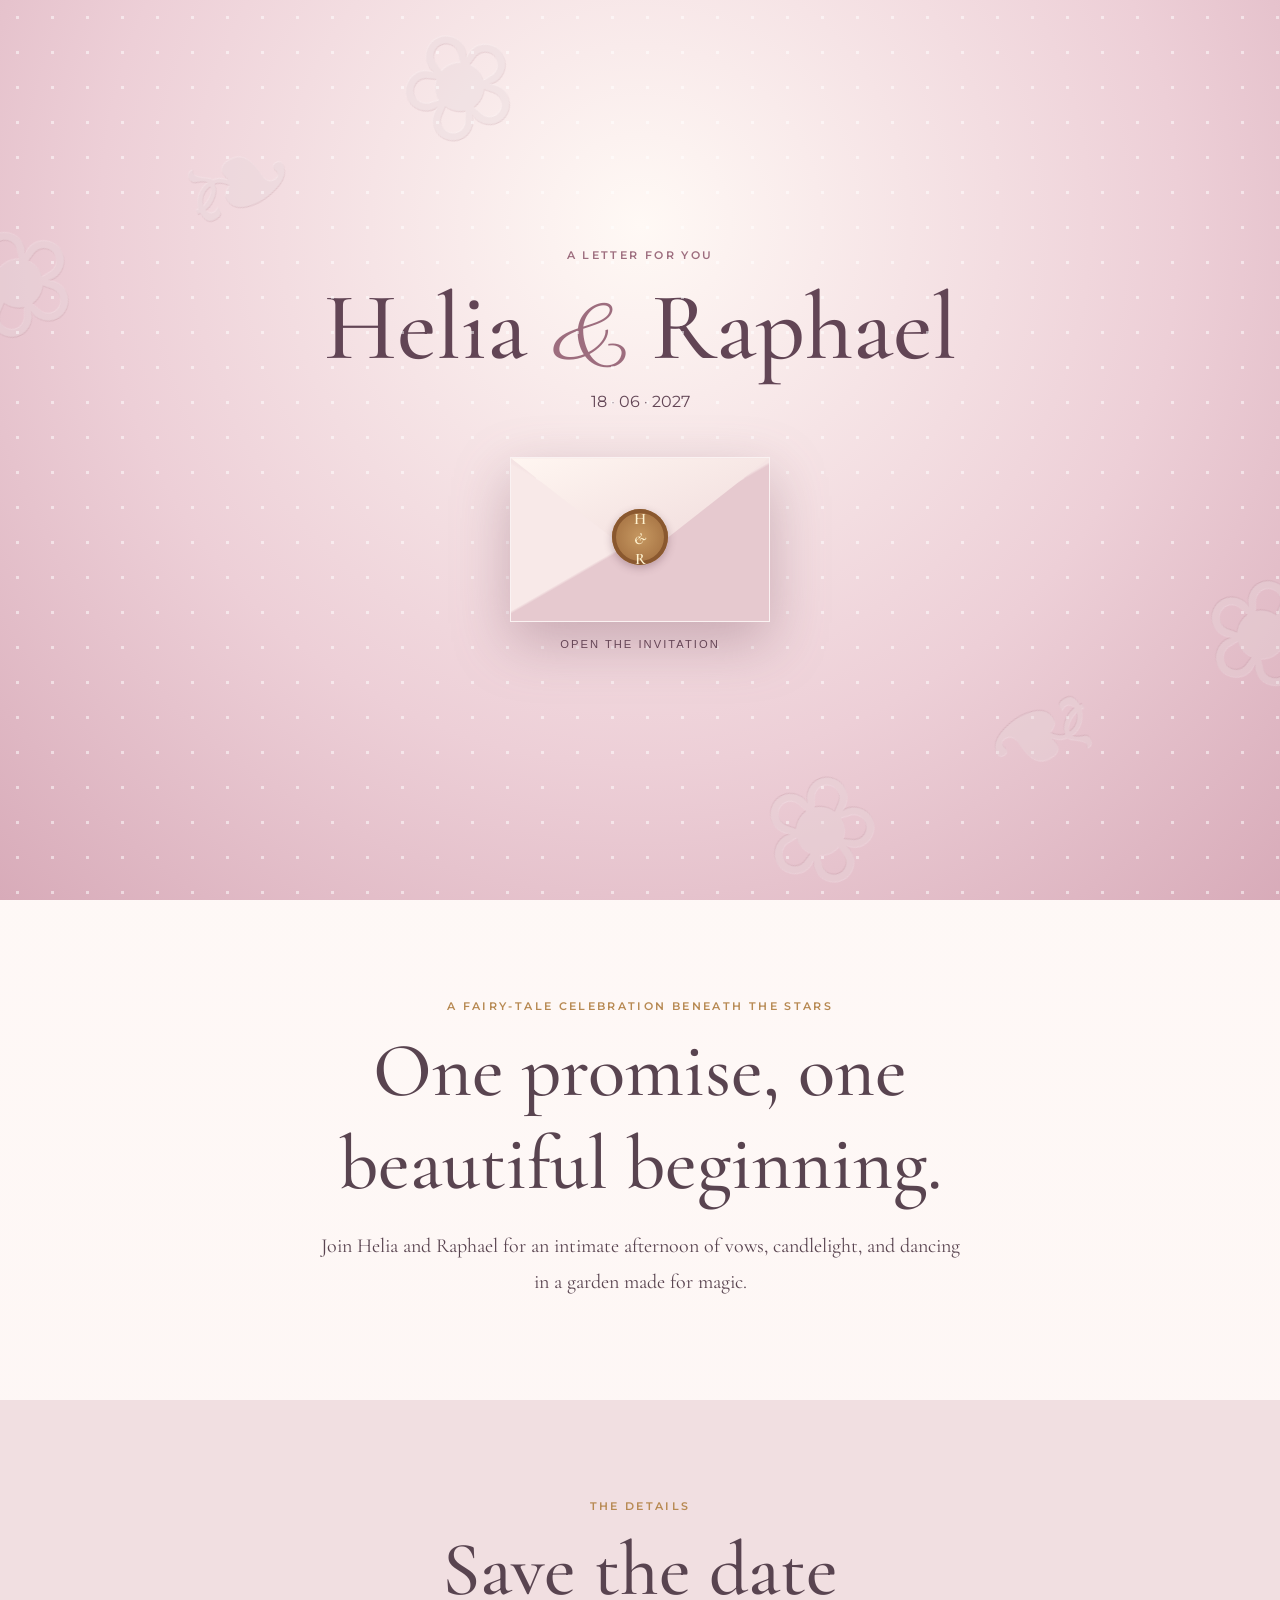
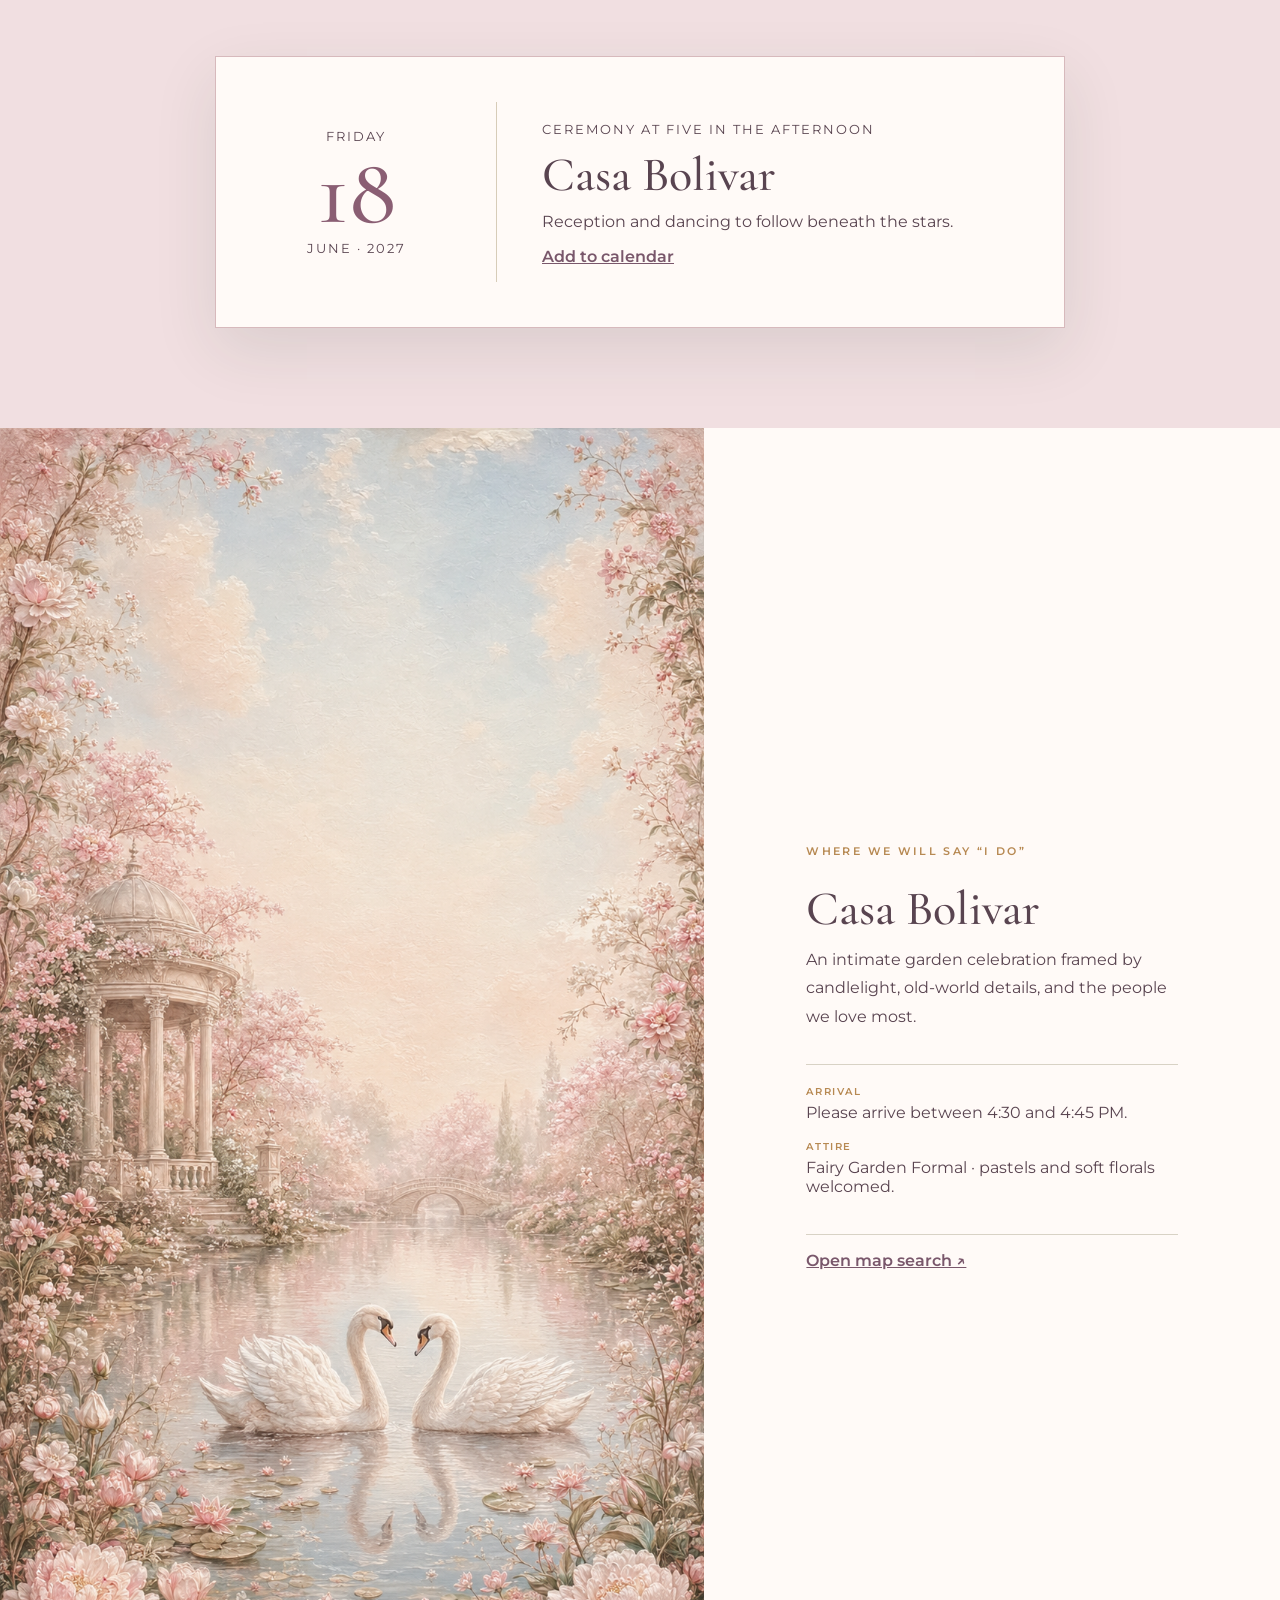
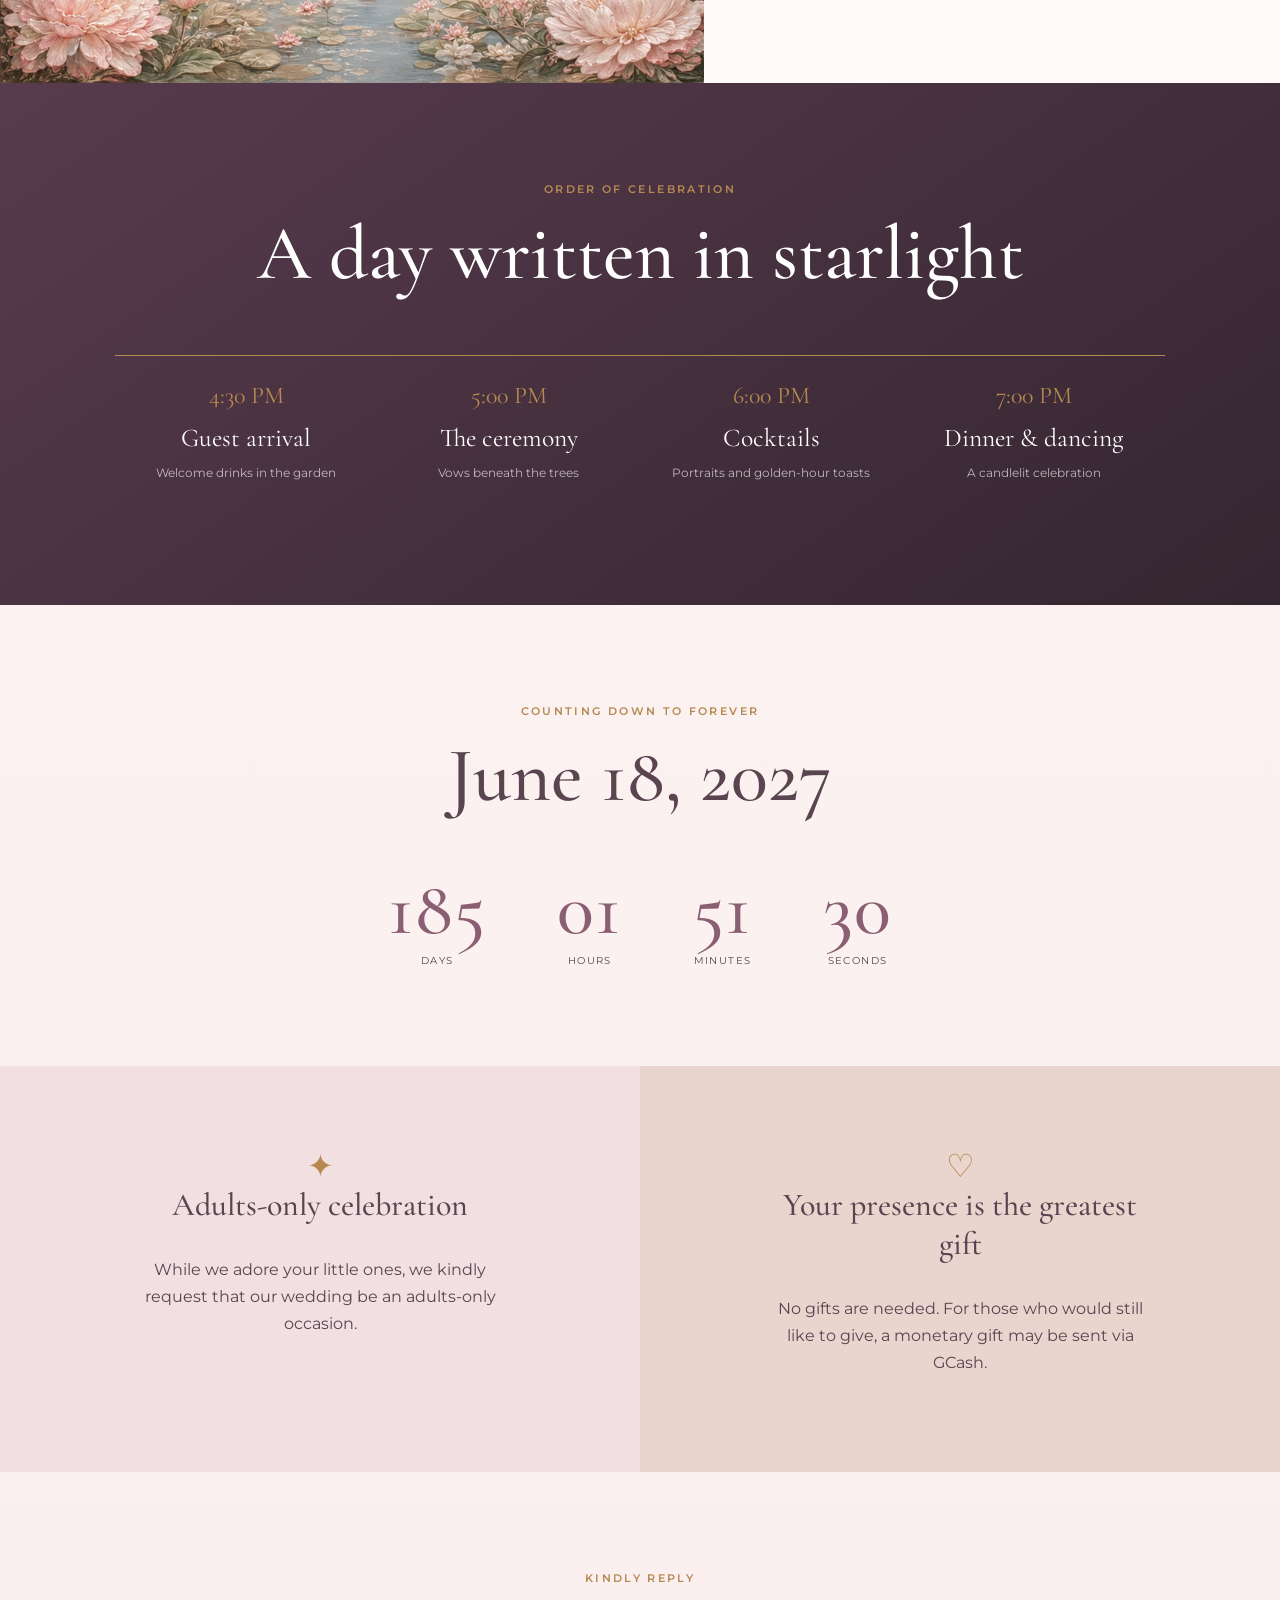
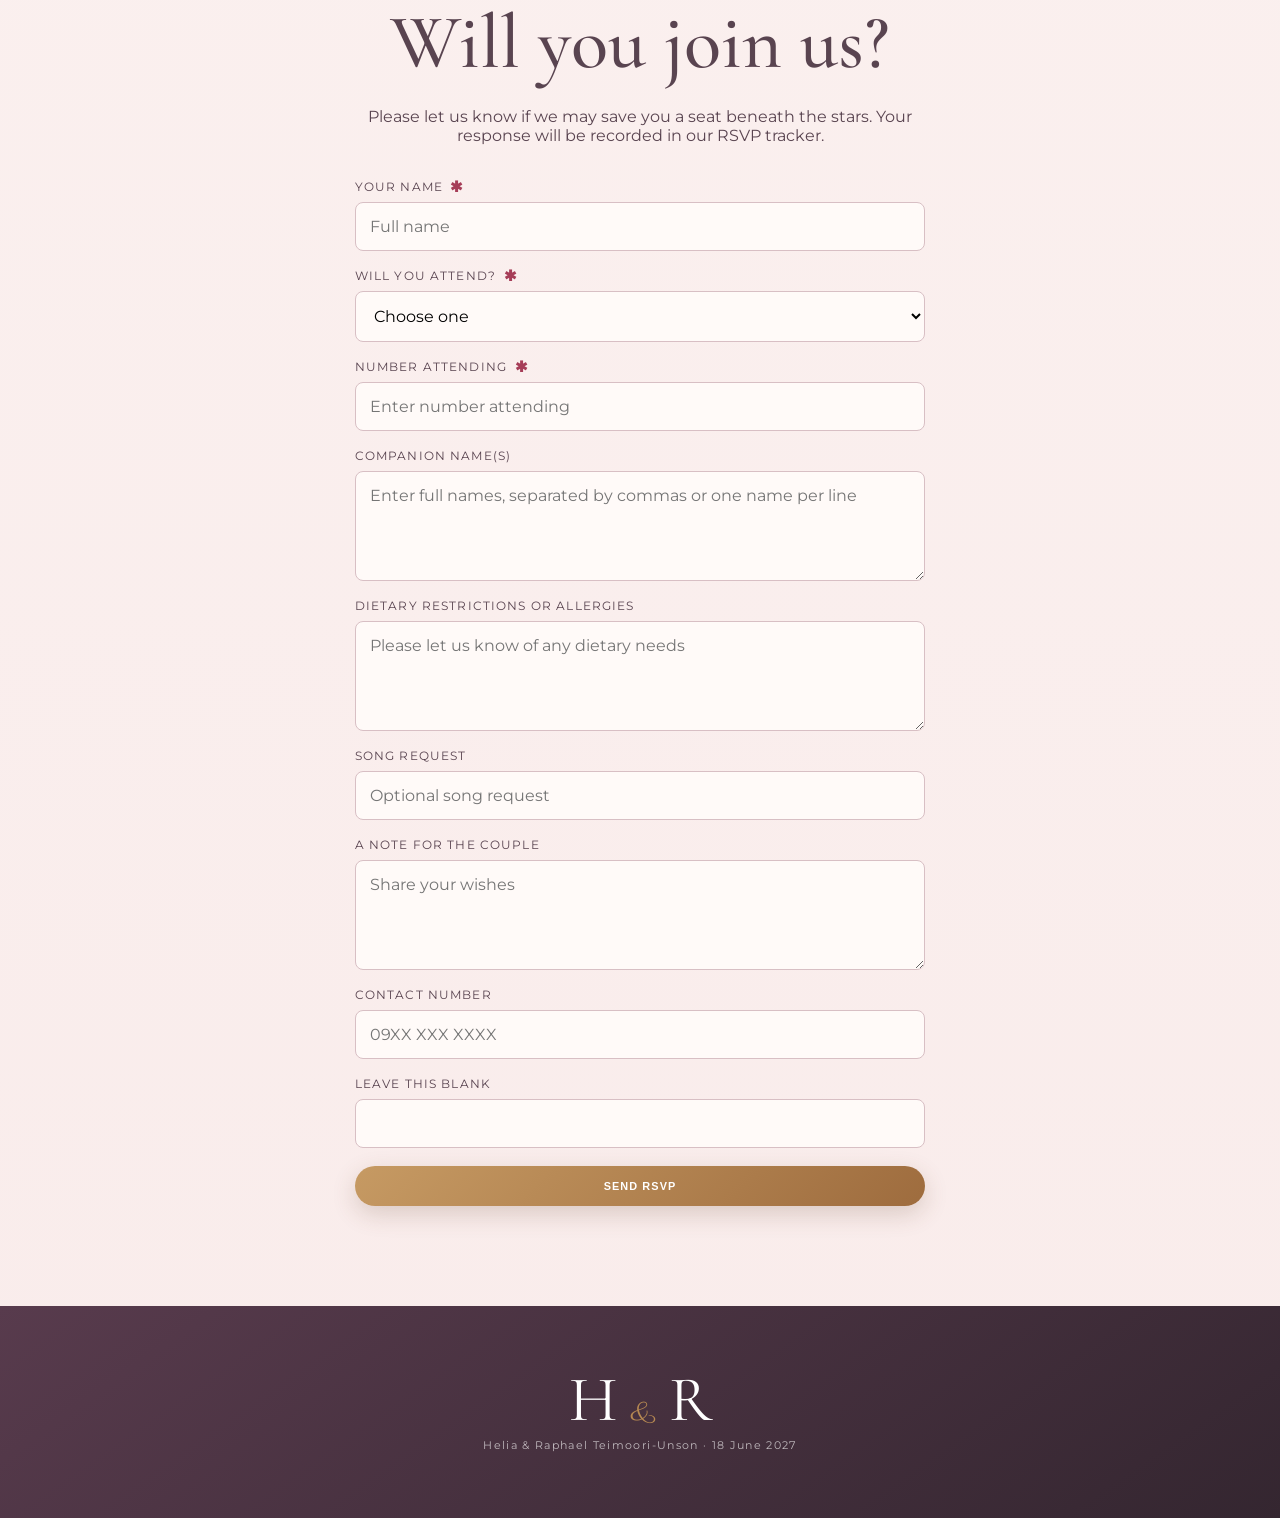
==== index.html @ fc1ddd9c "Update wedding date and name order" ====
<!doctype html>
<html lang="en">
<head>
  <meta charset="utf-8">
  <meta http-equiv="Cache-Control" content="no-cache, no-store, must-revalidate">
  <meta http-equiv="Pragma" content="no-cache">
  <meta http-equiv="Expires" content="0">
  <meta name="viewport" content="width=device-width,initial-scale=1">
  <meta name="theme-color" content="#ead2d8">
  <meta name="description" content="The wedding invitation of Helia and Raphael Teimoori-Unson at Casa Bolivar.">
  <title>Helia & Raphael | Wedding Invitation</title>
  <link rel="preconnect" href="https://fonts.googleapis.com">
  <link rel="preconnect" href="https://fonts.gstatic.com" crossorigin>
  <link href="https://fonts.googleapis.com/css2?family=Cormorant+Garamond:wght@400;500;600&family=Montserrat:wght@400;500;600&family=Parisienne&display=swap" rel="stylesheet">
  <link rel="stylesheet" href="style.css?v=required-marker-4">
  <link rel="stylesheet" href="swan-garden.css">
</head>
<body class="locked">
<audio id="music" loop preload="auto">
  <source src="assets/A%20Thousand%20Years%20-%20Brooklyn%20Duo.mp3?v=20260819" type="audio/mpeg">
</audio>
  <section class="gate" id="gate">
    <div class="stars"></div>
    <p class="eyebrow">A letter for you</p>
    <h1>Helia <i>&amp;</i> Raphael</h1>
    <p>18 · 06 · 2027</p>
    <button class="envelope" id="openInvitation" aria-label="Open the invitation">
      <span class="letter"><small>THE WEDDING OF</small><b>H &amp; R</b></span>
      <span class="flap"></span><span class="front"></span><span class="seal">H<i>&amp;</i>R</span>
    </button>
    <button class="open-copy" id="openCopy">Open the invitation</button>
  </section>

  <button class="music" id="musicButton" aria-label="Play background music">
    <span class="bars"><i></i><i></i><i></i></span>
    <span><small>Wedding song</small>A Thousand Years - Brooklyn Duo</span>
    <b>Play</b>
  </button>

  <main>
    <section class="hero">
      <div class="hero-photo">
        <img src="assets/swan-garden-hero.png" alt="Dreamlike swan garden with pink blossoms, a classical pavilion, and a bridge">
      </div>
      <div class="hero-copy">
        <p class="eyebrow">Together with their families</p>
        <p class="script">You are joyfully invited</p>
        <h2>Helia <i>&amp;</i> Raphael</h2>
        <div class="ornament">— ✦ —</div>
        <p class="date">Friday · June 18, 2027 · 5:00 PM</p>
        <p class="venue">Casa Bolivar · Five in the afternoon</p>
        <a class="button" href="#details">Discover the day ↓</a>
      </div>
    </section>

    <section class="intro" id="details">
      <p class="eyebrow">A fairy-tale celebration beneath the stars</p>
      <h2>One promise, one beautiful beginning.</h2>
      <p>Join Helia and Raphael for an intimate afternoon of vows, candlelight, and dancing in a garden made for magic.</p>
    </section>

    <section class="details">
      <div class="heading"><p class="eyebrow">The details</p><h2>Save the date</h2></div>
      <div class="detail-card">
        <div class="calendar"><small>Friday</small><strong>18</strong><small>June · 2027</small></div>
        <div class="rule"></div>
        <div>
          <small>Ceremony at five in the afternoon</small>
          <h3>Casa Bolivar</h3>
          <p>Reception and dancing to follow beneath the stars.</p>
          <a href="raphael-helia-wedding.ics?v=20270618" download>Add to calendar</a>
        </div>
      </div>
    </section>

    <section class="venue-section">
      <div class="venue-image"><img src="assets/swan-garden-hero.png" alt="Swan garden wedding illustration"></div>
      <div class="venue-text">
        <p class="eyebrow">Where we will say “I do”</p>
        <h2>Casa Bolivar</h2>
        <p>An intimate garden celebration framed by candlelight, old-world details, and the people we love most.</p>
        <dl><dt>Arrival</dt><dd>Please arrive between 4:30 and 4:45 PM.</dd><dt>Attire</dt><dd>Fairy Garden Formal · pastels and soft florals welcomed.</dd></dl>
        <a href="https://www.google.com/maps/search/?api=1&query=Casa+Bolivar" target="_blank" rel="noopener">Open map search ↗</a>
      </div>
    </section>

    <section class="schedule">
      <p class="eyebrow">Order of celebration</p><h2>A day written in starlight</h2>
      <div class="timeline">
        <article><time>4:30 PM</time><b>Guest arrival</b><span>Welcome drinks in the garden</span></article>
        <article><time>5:00 PM</time><b>The ceremony</b><span>Vows beneath the trees</span></article>
        <article><time>6:00 PM</time><b>Cocktails</b><span>Portraits and golden-hour toasts</span></article>
        <article><time>7:00 PM</time><b>Dinner & dancing</b><span>A candlelit celebration</span></article>
      </div>
    </section>

    <section class="countdown">
      <p class="eyebrow">Counting down to forever</p>
      <h2>June 18, 2027</h2>
      <div class="clock"><span><b id="days">000</b>Days</span><span><b id="hours">00</b>Hours</span><span><b id="minutes">00</b>Minutes</span><span><b id="seconds">00</b>Seconds</span></div>
    </section>

    <section class="notes">
      <article><span>✦</span><h3>Adults-only celebration</h3><p>While we adore your little ones, we kindly request that our wedding be an adults-only occasion.</p></article>
      <article><span>♡</span><h3>Your presence is the greatest gift</h3><p>No gifts are needed. For those who would still like to give, a monetary gift may be sent via GCash.</p></article>
    </section>

    <section class="rsvp" id="rsvp">
      <p class="eyebrow">Kindly reply</p><h2>Will you join us?</h2>
      <p>Please let us know if we may save you a seat beneath the stars. Your response will be recorded in our RSVP tracker.</p>
      <form id="rsvpForm" action="https://script.google.com/macros/s/AKfycbwgCZ_zdfrlF9Tqoxrg7HZexZ63CkMWnFwsAxIGjUgrduhOke0PBEX1CRPujUoC7DDNcw/exec" method="post" target="rsvpHiddenFrame">
        <label><span>Your name <b class="required-marker" aria-hidden="true">✱</b></span><input required name="name" placeholder="Full name"></label>
        <label><span>Will you attend? <b class="required-marker" aria-hidden="true">✱</b></span><select required name="attendance"><option value="">Choose one</option><option>Joyfully accepts</option><option>Regretfully declines</option></select></label>
        <label><span>Number attending <b class="required-marker" aria-hidden="true">✱</b></span><input required type="number" name="guestCount" min="0" step="1" inputmode="numeric" placeholder="Enter number attending"></label>
        <label>Companion name(s)<textarea name="companion" rows="3" placeholder="Enter full names, separated by commas or one name per line"></textarea></label>
        <label>Dietary restrictions or allergies<textarea name="dietary" placeholder="Please let us know of any dietary needs"></textarea></label>
        <label>Song request<input name="songRequest" placeholder="Optional song request"></label>
        <label>A note for the couple<textarea name="message" placeholder="Share your wishes"></textarea></label>
        <label>Contact number<input name="contactNumber" placeholder="09XX XXX XXXX"></label>
        <label class="honeypot">Leave this blank<input name="website" tabindex="-1" autocomplete="off"></label>
        <button class="button" type="submit">Send RSVP</button>
      </form>
      <iframe name="rsvpHiddenFrame" hidden title="RSVP submission"></iframe>
      <p class="success" id="success">Thank you—your RSVP has been sent.</p>
      <p class="success" id="rsvpError">RSVP tracker setup note: use the latest deployed Google Apps Script Web App URL ending in /exec.</p>
    </section>
  </main>
  <footer><span>H</span><i>&amp;</i><span>R</span><p>Helia & Raphael Teimoori-Unson · 18 June 2027</p></footer>
<script src="script.js?v=mp3-music-2"></script>
</body>
</html>
---- style.css ----
:root{--night:#14231d;--green:#385647;--sage:#8ba28f;--cream:#f8f3e8;--paper:#fffdf7;--gold:#bd9a62;--ink:#26352d}*{box-sizing:border-box}html{scroll-behavior:smooth}body{margin:0;background:var(--cream);color:var(--ink);font-family:Montserrat,sans-serif}.locked{overflow:hidden}.eyebrow{text-transform:uppercase;letter-spacing:.22em;font-size:.67rem;font-weight:600;color:var(--gold)}h1,h2,h3,p{margin-top:0}h2,h3{font-family:"Cormorant Garamond",serif;font-weight:500}.gate{position:fixed;z-index:20;inset:0;display:grid;place-content:center;text-align:center;padding:25px;background:radial-gradient(circle at 50% 25%,#395345 0,#172820 50%,#0c1612 100%);color:#fff;transition:opacity .9s,visibility .9s}.gate.open{opacity:0;visibility:hidden}.gate h1{font:500 clamp(2.8rem,9vw,6rem)/1 "Cormorant Garamond";margin:8px}.gate h1 i,.hero h2 i{font-family:Parisienne;font-weight:400;color:var(--gold)}.stars{position:absolute;inset:0;background-image:radial-gradient(#fff 1px,transparent 1px);background-size:49px 49px;opacity:.2}.envelope{position:relative;width:260px;height:165px;margin:30px auto 15px;border:0;background:#e7dbc3;cursor:pointer;filter:drop-shadow(0 18px 22px #050a0780)}.front{position:absolute;inset:0;background:linear-gradient(150deg,transparent 49%,#d8c8aa 50%),linear-gradient(210deg,transparent 49%,#eee4d2 50%);z-index:3}.flap{position:absolute;z-index:4;inset:0;clip-path:polygon(0 0,100% 0,50% 62%);background:#f2e8d8;transform-origin:top;transition:transform 1s}.letter{position:absolute;z-index:2;left:25px;right:25px;bottom:10px;height:135px;background:#fffdf7;color:var(--green);padding:25px;display:grid;gap:6px;transition:transform 1s}.letter b{font:500 2rem "Cormorant Garamond"}.seal{position:absolute;z-index:5;left:50%;top:48%;translate:-50% -50%;display:grid;place-items:center;width:56px;height:56px;border-radius:50%;background:#8c3940;color:#f1d7a2;font:600 1rem "Cormorant Garamond";box-shadow:inset 0 0 0 4px #6f2730}.gate.open .flap{transform:rotateX(180deg)}.gate.open .letter{transform:translateY(-75px)}.open-copy{position:relative;border:0;background:transparent;color:#fff;text-transform:uppercase;letter-spacing:.18em;font-size:.7rem;cursor:pointer}.music{position:fixed;z-index:10;right:18px;top:18px;border:1px solid #ffffff66;border-radius:999px;background:#172820df;color:#fff;padding:10px 14px;display:flex;align-items:center;gap:10px;box-shadow:0 8px 24px #0003}.music span:nth-child(2){display:grid;text-align:left;font-size:.75rem}.music small{opacity:.65;font-size:.55rem;text-transform:uppercase}.music b{font-size:.65rem}.bars{display:flex;align-items:end;height:18px;gap:2px}.bars i{display:block;width:2px;height:6px;background:var(--gold)}.music.playing .bars i{animation:pulse .65s infinite alternate}.music.playing .bars i:nth-child(2){animation-delay:.2s}.music.playing .bars i:nth-child(3){animation-delay:.4s}@keyframes pulse{to{height:17px}}.hero{min-height:100vh;display:grid;grid-template-columns:1fr 1fr;background:var(--night);color:#fff}.hero-photo{position:relative;overflow:hidden}.hero-photo img{width:100%;height:100%;object-fit:cover;object-position:center 38%;filter:saturate(.75) sepia(.1)}.hero-photo:after{content:"";position:absolute;inset:0;background:linear-gradient(90deg,transparent 60%,var(--night))}.hero-photo span{position:absolute;bottom:12px;left:16px;font-size:.6rem;letter-spacing:.1em;text-transform:uppercase;opacity:.65}.hero-copy{display:grid;place-content:center;text-align:center;padding:60px}.script{font:2rem Parisienne;color:#d7c19e;margin:15px}.hero h2{font-size:clamp(4rem,8vw,7rem);line-height:.8;margin:20px 0}.date{letter-spacing:.12em;font-size:.75rem}.venue{font:1.8rem "Cormorant Garamond"}.ornament{color:var(--gold);letter-spacing:.5em}.button{display:inline-block;border:0;border-radius:999px;padding:14px 24px;background:var(--gold);color:#fff;text-decoration:none;font-weight:600;text-transform:uppercase;letter-spacing:.1em;font-size:.68rem;cursor:pointer}.intro,.details,.schedule,.countdown,.rsvp{padding:100px max(7vw,24px);text-align:center}.intro{max-width:900px;margin:auto}.intro h2,.heading h2,.schedule h2,.countdown h2,.rsvp h2{font-size:clamp(2.7rem,6vw,5rem);margin:10px 0 18px}.intro>p:last-child{font:1.25rem/1.8 "Cormorant Garamond";max-width:650px;margin:auto}.details{background:#e6eadf}.detail-card{max-width:850px;margin:40px auto 0;padding:45px;display:grid;grid-template-columns:190px 1px 1fr;gap:45px;align-items:center;background:var(--paper);box-shadow:0 22px 60px #273c2e1c;text-align:left}.calendar{text-align:center;display:grid}.calendar strong{font:500 6rem/1 "Cormorant Garamond";color:var(--green)}.calendar small,.detail-card>div:last-child>small{text-transform:uppercase;letter-spacing:.15em}.rule{height:180px;background:#d7ccb8}.detail-card h3,.venue-text h2{font-size:3rem;margin:8px 0}.detail-card a,.venue-text a{color:var(--green);font-weight:600}.venue-section{display:grid;grid-template-columns:1.1fr .9fr;min-height:700px;background:var(--paper)}.venue-image{overflow:hidden}.venue-image img{width:100%;height:100%;object-fit:cover;object-position:center 32%}.venue-text{display:grid;align-content:center;padding:8vw}.venue-text>p{line-height:1.8}.venue-text dl{border-block:1px solid #d8d2c5;padding:20px 0}.venue-text dt{text-transform:uppercase;letter-spacing:.15em;font-size:.65rem;color:var(--gold);font-weight:600}.venue-text dd{margin:5px 0 18px}.schedule{background:var(--night);color:#fff}.timeline{max-width:1050px;margin:55px auto 0;display:grid;grid-template-columns:repeat(4,1fr)}.timeline article{padding:25px;border-top:1px solid var(--gold);display:grid;gap:12px}.timeline time{color:var(--gold);font:1.5rem "Cormorant Garamond"}.timeline b{font:1.6rem "Cormorant Garamond"}.timeline span{font-size:.75rem;opacity:.65}.clock{display:flex;justify-content:center;gap:clamp(18px,6vw,70px);margin-top:40px}.clock span{display:grid;text-transform:uppercase;letter-spacing:.15em;font-size:.6rem}.clock b{font:500 clamp(2.5rem,6vw,5rem) "Cormorant Garamond";color:var(--green)}.notes{display:grid;grid-template-columns:1fr 1fr}.notes article{padding:80px 10vw;text-align:center;background:#e6eadf}.notes article+article{background:#ddd1c1}.notes span{font-size:2rem;color:var(--gold)}.notes h3{font-size:2rem}.notes p{line-height:1.7}.rsvp{max-width:750px;margin:auto}.rsvp form{display:grid;gap:18px;text-align:left;margin-top:35px}.rsvp label{display:grid;gap:8px;font-size:.72rem;text-transform:uppercase;letter-spacing:.1em}.rsvp input,.rsvp select,.rsvp textarea{width:100%;padding:14px;border:1px solid #cfc8ba;background:#fff;border-radius:8px;font:1rem Montserrat}.rsvp textarea{min-height:110px}.success{display:none;margin-top:22px;color:var(--green);font-weight:600}.success.show{display:block}footer{text-align:center;background:var(--night);color:#fff;padding:55px}footer span{font:4rem "Cormorant Garamond"}footer i{font:2rem Parisienne;color:var(--gold);margin:0 12px}footer p{opacity:.65;font-size:.7rem;letter-spacing:.12em}@media(max-width:800px){.hero{grid-template-columns:1fr;min-height:auto}.hero-photo{height:55vh}.hero-photo:after{background:linear-gradient(0deg,var(--night),transparent 50%)}.hero-copy{padding:60px 22px 90px}.detail-card{grid-template-columns:1fr;text-align:center;padding:35px 22px}.rule{width:80%;height:1px;margin:auto}.venue-section{grid-template-columns:1fr}.venue-image{height:60vh}.venue-text{padding:70px 28px}.timeline{grid-template-columns:1fr 1fr}.notes{grid-template-columns:1fr}.clock{gap:14px}.music{top:auto;bottom:15px}.gate h1{font-size:3.3rem}}
.rsvp .required-marker{display:inline-block;margin-left:.22em;color:#a63d58;font-family:"Cormorant Garamond",Georgia,serif;font-size:.95rem;font-weight:600;line-height:0;vertical-align:-.04em}
---- swan-garden.css ----
:root{--night:#4b3444;--green:#79576b;--sage:#c8a7b5;--cream:#fff8f5;--paper:#fffdfb;--gold:#b78952;--ink:#594450}
body{background:linear-gradient(180deg,#fffaf8,#f9eceb);color:var(--ink)}
.gate{overflow:hidden;background:radial-gradient(circle at 50% 25%,#fff9f5 0,#edcfd7 58%,#d8abb9 100%);color:#624555}
.gate:before,.gate:after{content:"❀  ❧  ❀";position:absolute;color:#fff8;font:clamp(4rem,12vw,9rem) "Cormorant Garamond";letter-spacing:.3em;filter:drop-shadow(0 1px #ad7f8a);opacity:.48}
.gate:before{left:-5vw;top:10vh;rotate:-24deg}.gate:after{right:-5vw;bottom:8vh;rotate:156deg}
.stars{background-image:radial-gradient(#fff 1.5px,transparent 1.5px);background-size:35px 35px;opacity:.5}
.gate .eyebrow,.gate h1 i{color:#9d6d7e}.open-copy{color:#664657}
.envelope{background:#f5e4e4;filter:drop-shadow(0 20px 28px #74485955);border:1px solid #fff8}
.front{background:linear-gradient(150deg,transparent 49%,#e6c9cf 50%),linear-gradient(210deg,transparent 49%,#f8e9e8 50%)}
.flap{background:linear-gradient(160deg,#fff6f1,#e9cfd2);filter:drop-shadow(0 1px #cba1aa)}
.letter{background:#fffaf5;color:#785269}.seal{background:radial-gradient(circle,#c69861,#9a6538);color:#fff3d0;box-shadow:inset 0 0 0 4px #8a582f,0 3px 9px #5d394955}
.music{background:#704e62e8;border-color:#fff9}
.hero{position:relative;display:grid;grid-template-columns:1fr;min-height:100svh;background:#9d8292}
.hero-photo,.hero-copy{grid-area:1/1}.hero-photo{height:100svh}
.hero-photo img{filter:saturate(.9) brightness(.82);object-position:center center}
.hero-photo:after{background:linear-gradient(180deg,#5e40533d 0%,transparent 30%,#513645b8 100%)}
.hero-copy{position:relative;z-index:2;place-content:end center;padding:14vh 24px 9vh;text-shadow:0 2px 15px #3e253a80}
.hero h2{font-size:clamp(4rem,13vw,8.5rem);line-height:.75}.hero .script{color:#fff3ea;font-size:clamp(1.8rem,5vw,3.2rem)}
.hero .eyebrow,.hero .ornament{color:#f1d19c}.hero .date{font-size:.82rem}.hero .venue{font-size:clamp(1.5rem,4vw,2.3rem)}
.button{background:linear-gradient(135deg,#c69a63,#9e6c3e);box-shadow:0 8px 24px #65402933}
.details,.notes article{background:#f1dfe1}.notes article+article{background:#e9d4ce}
.detail-card{border:1px solid #d7b9bc;background:#fffaf7}.calendar strong,.clock b{color:#8a5e73}
.venue-section{background:#fffaf7}.venue-image img{object-position:center center}
.schedule,footer{background:linear-gradient(145deg,#583b4d,#342630)}
.rsvp input,.rsvp select,.rsvp textarea{border-color:#d8bfc4;background:#fffaf8}
@media(max-width:800px){.hero{min-height:100svh}.hero-photo{height:100svh}.hero-photo:after{background:linear-gradient(180deg,#56384b40,transparent 35%,#442c3dd9 100%)}.hero-copy{padding:12vh 20px 10vh}.hero h2{font-size:clamp(4rem,18vw,6rem)}.venue-image{height:75vh}.gate h1{font-size:3.3rem}}
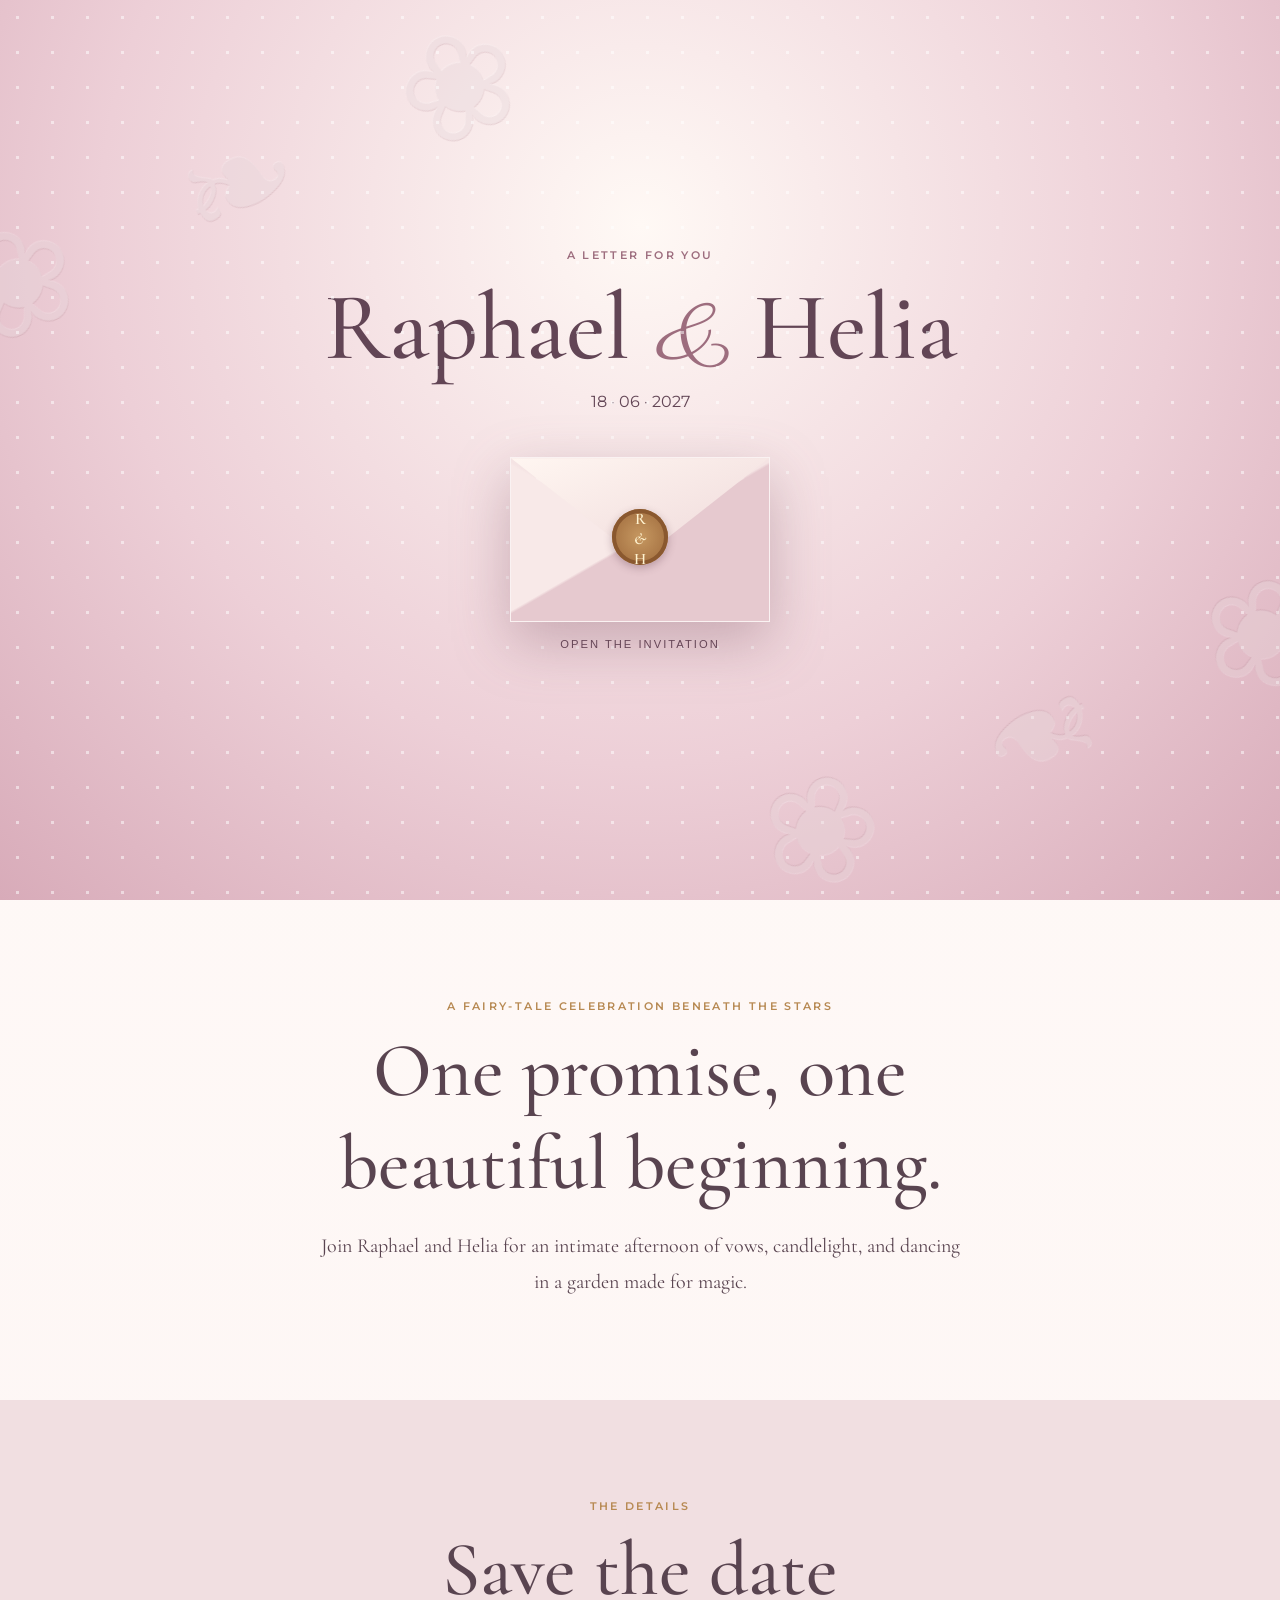
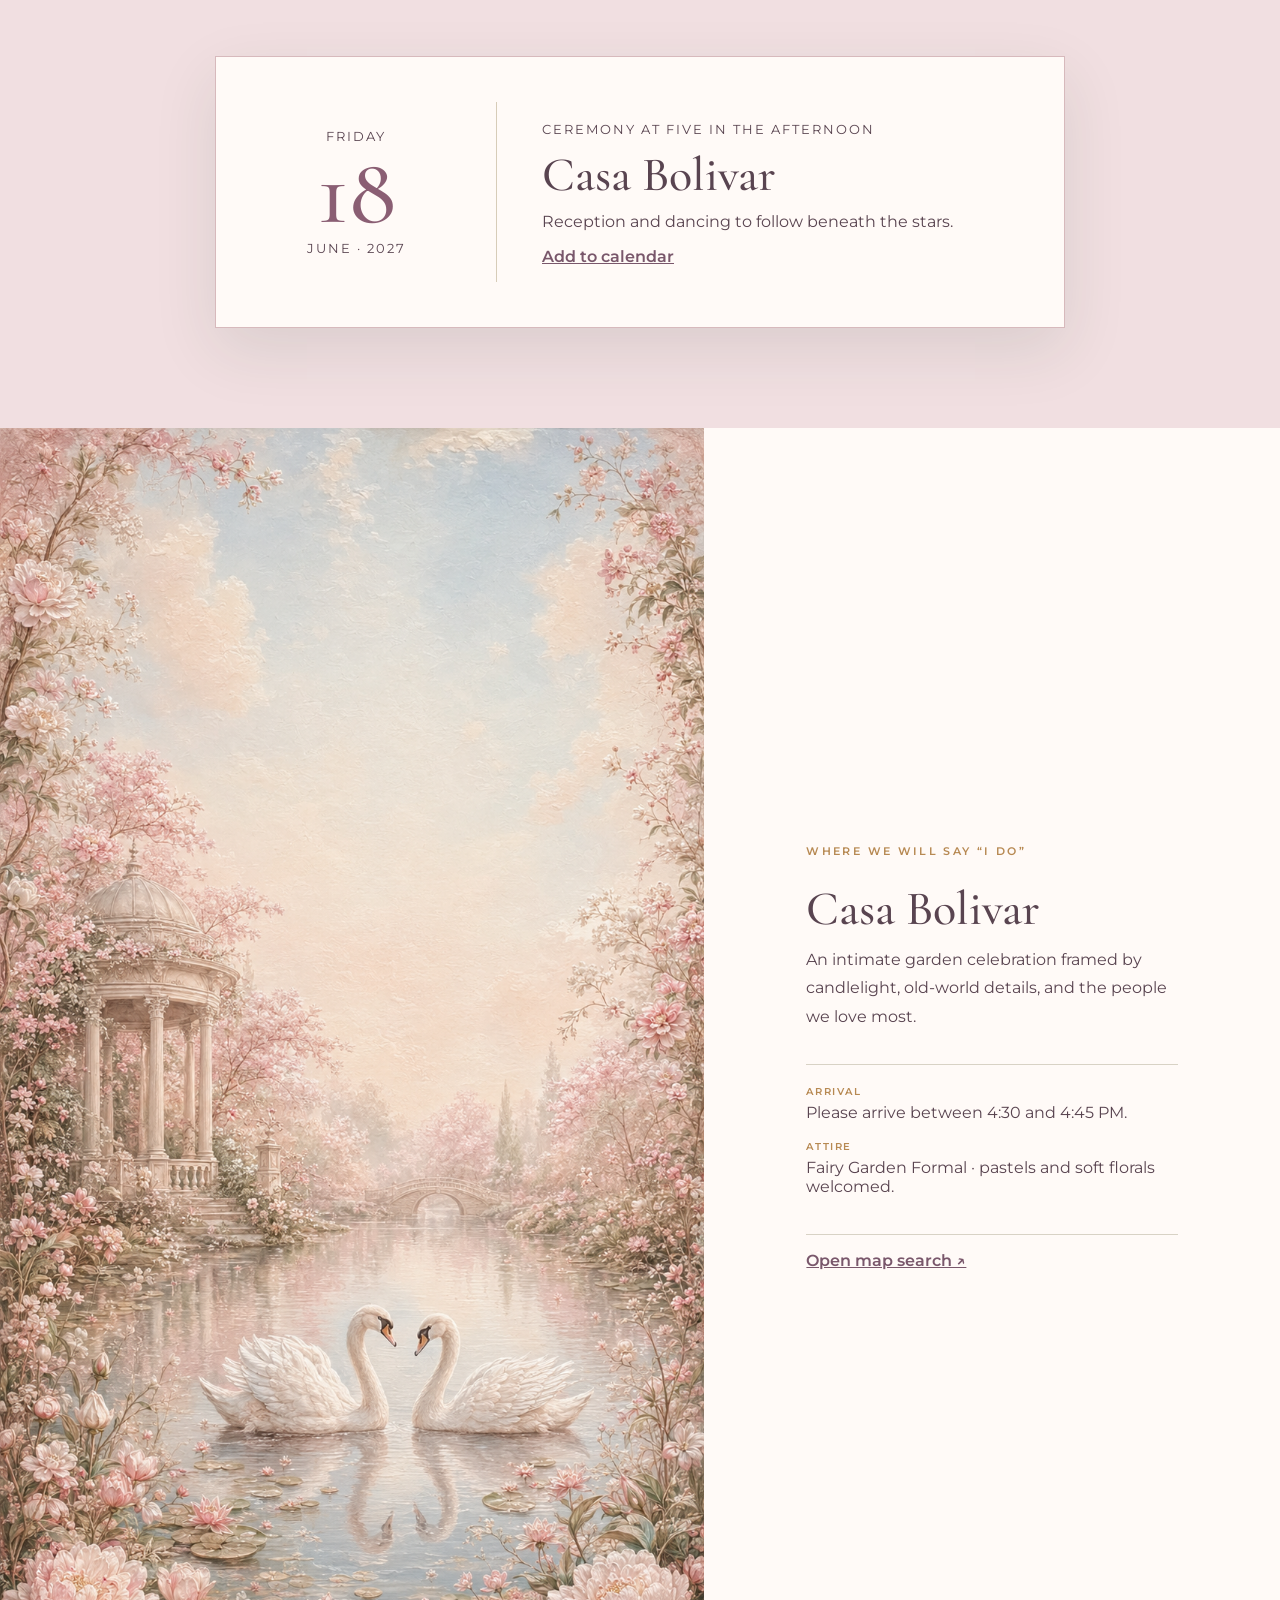
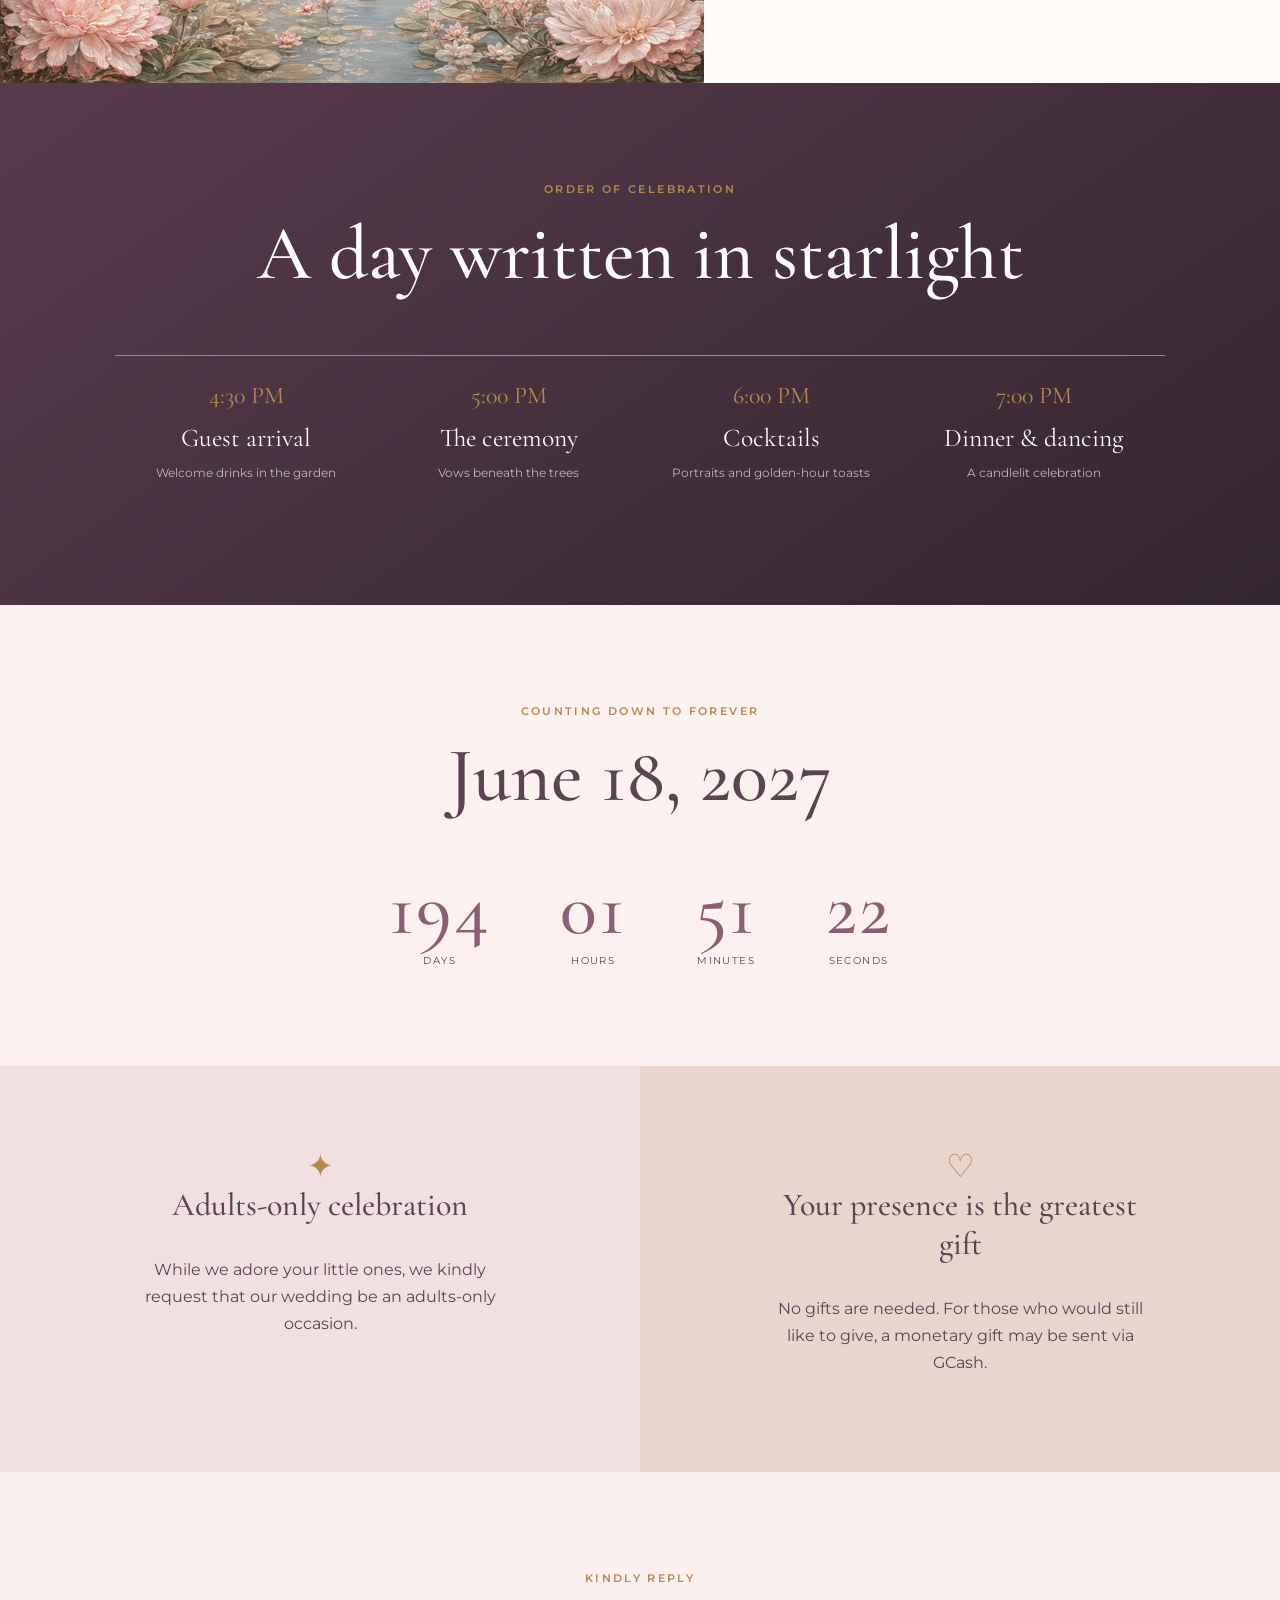
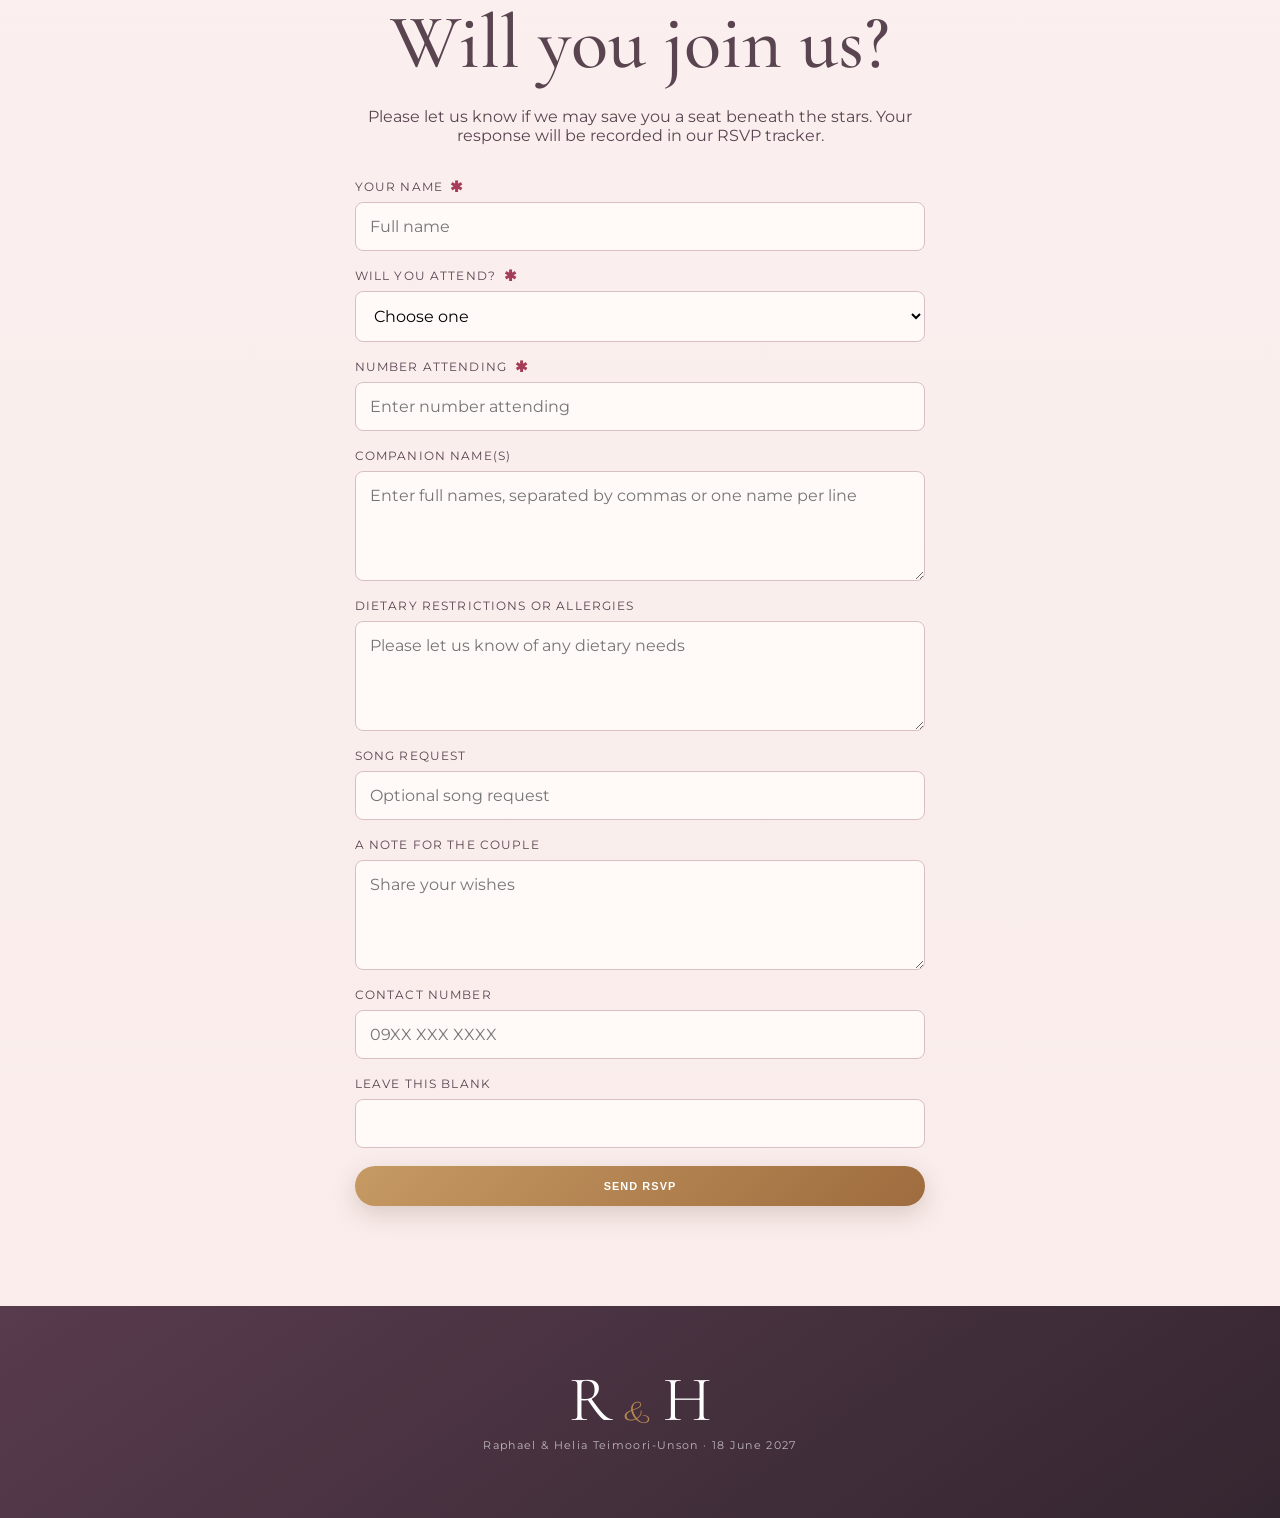
==== commit 65d22d1e: "Change couple name order back to Raphael and Helia" ====
--- a/index.html
+++ b/index.html
@@ -7,8 +7,8 @@
   <meta http-equiv="Expires" content="0">
   <meta name="viewport" content="width=device-width,initial-scale=1">
   <meta name="theme-color" content="#ead2d8">
-  <meta name="description" content="The wedding invitation of Helia and Raphael Teimoori-Unson at Casa Bolivar.">
-  <title>Helia & Raphael | Wedding Invitation</title>
+  <meta name="description" content="The wedding invitation of Raphael and Helia Teimoori-Unson at Casa Bolivar.">
+  <title>Raphael & Helia | Wedding Invitation</title>
   <link rel="preconnect" href="https://fonts.googleapis.com">
   <link rel="preconnect" href="https://fonts.gstatic.com" crossorigin>
   <link href="https://fonts.googleapis.com/css2?family=Cormorant+Garamond:wght@400;500;600&family=Montserrat:wght@400;500;600&family=Parisienne&display=swap" rel="stylesheet">
@@ -22,11 +22,11 @@
   <section class="gate" id="gate">
     <div class="stars"></div>
     <p class="eyebrow">A letter for you</p>
-    <h1>Helia <i>&amp;</i> Raphael</h1>
+    <h1>Raphael <i>&amp;</i> Helia</h1>
     <p>18 · 06 · 2027</p>
     <button class="envelope" id="openInvitation" aria-label="Open the invitation">
-      <span class="letter"><small>THE WEDDING OF</small><b>H &amp; R</b></span>
-      <span class="flap"></span><span class="front"></span><span class="seal">H<i>&amp;</i>R</span>
+      <span class="letter"><small>THE WEDDING OF</small><b>R &amp; H</b></span>
+      <span class="flap"></span><span class="front"></span><span class="seal">R<i>&amp;</i>H</span>
     </button>
     <button class="open-copy" id="openCopy">Open the invitation</button>
   </section>
@@ -45,7 +45,7 @@
       <div class="hero-copy">
         <p class="eyebrow">Together with their families</p>
         <p class="script">You are joyfully invited</p>
-        <h2>Helia <i>&amp;</i> Raphael</h2>
+        <h2>Raphael <i>&amp;</i> Helia</h2>
         <div class="ornament">— ✦ —</div>
         <p class="date">Friday · June 18, 2027 · 5:00 PM</p>
         <p class="venue">Casa Bolivar · Five in the afternoon</p>
@@ -56,7 +56,7 @@
     <section class="intro" id="details">
       <p class="eyebrow">A fairy-tale celebration beneath the stars</p>
       <h2>One promise, one beautiful beginning.</h2>
-      <p>Join Helia and Raphael for an intimate afternoon of vows, candlelight, and dancing in a garden made for magic.</p>
+      <p>Join Raphael and Helia for an intimate afternoon of vows, candlelight, and dancing in a garden made for magic.</p>
     </section>
 
     <section class="details">
@@ -125,7 +125,7 @@
       <p class="success" id="rsvpError">RSVP tracker setup note: use the latest deployed Google Apps Script Web App URL ending in /exec.</p>
     </section>
   </main>
-  <footer><span>H</span><i>&amp;</i><span>R</span><p>Helia & Raphael Teimoori-Unson · 18 June 2027</p></footer>
+  <footer><span>R</span><i>&amp;</i><span>H</span><p>Raphael & Helia Teimoori-Unson · 18 June 2027</p></footer>
 <script src="script.js?v=mp3-music-2"></script>
 </body>
 </html>
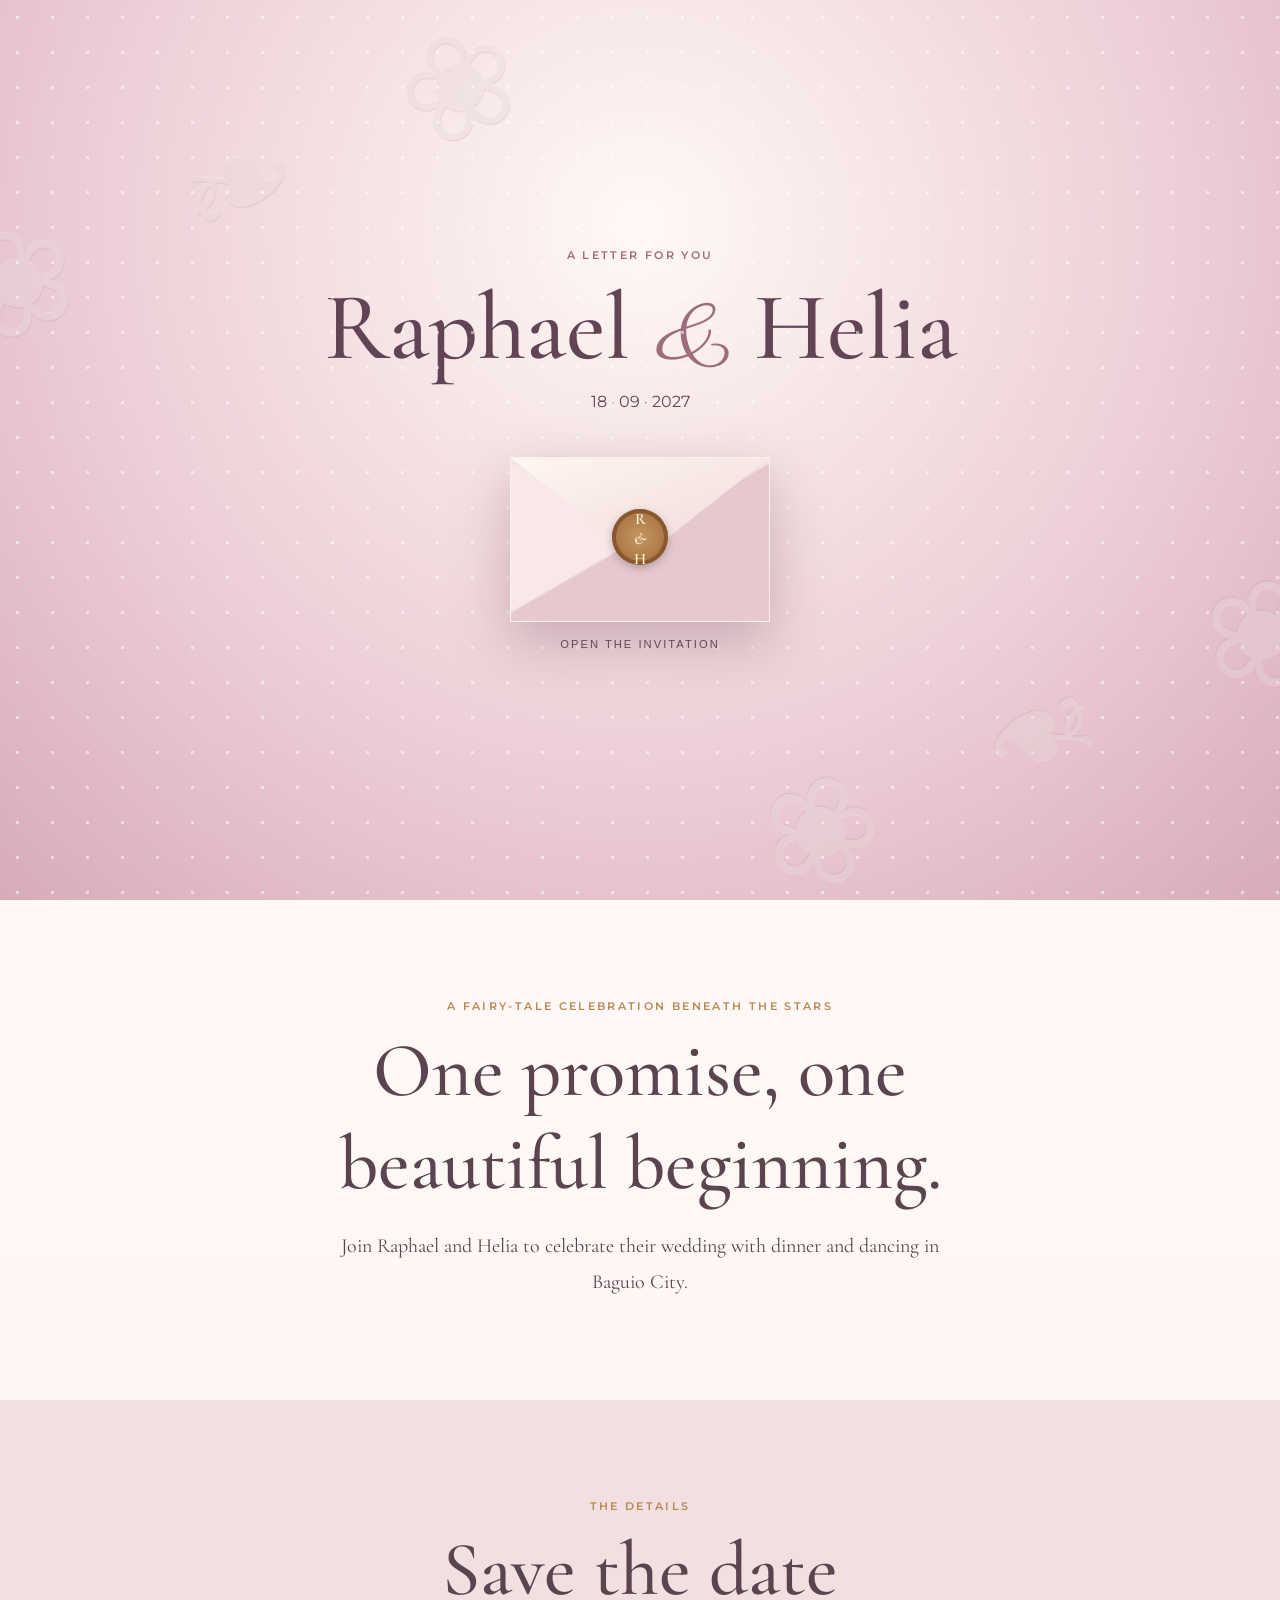
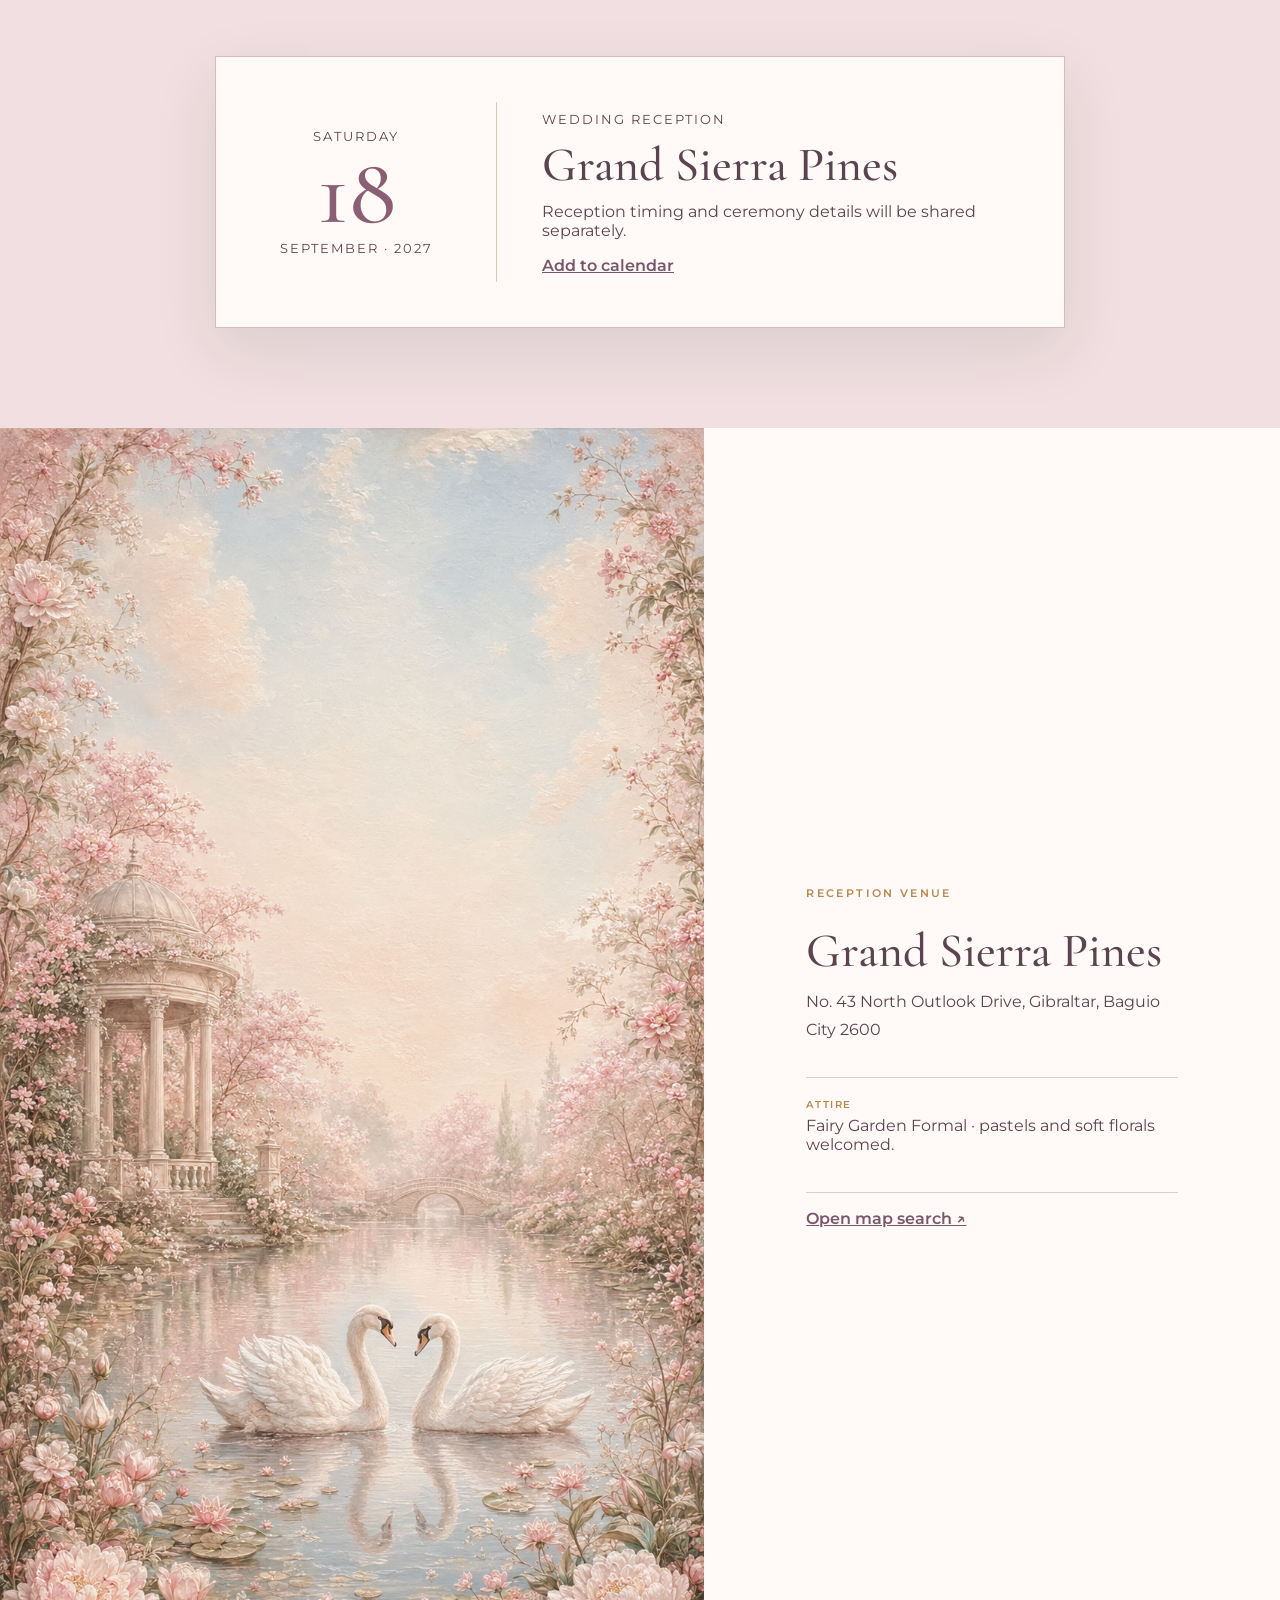
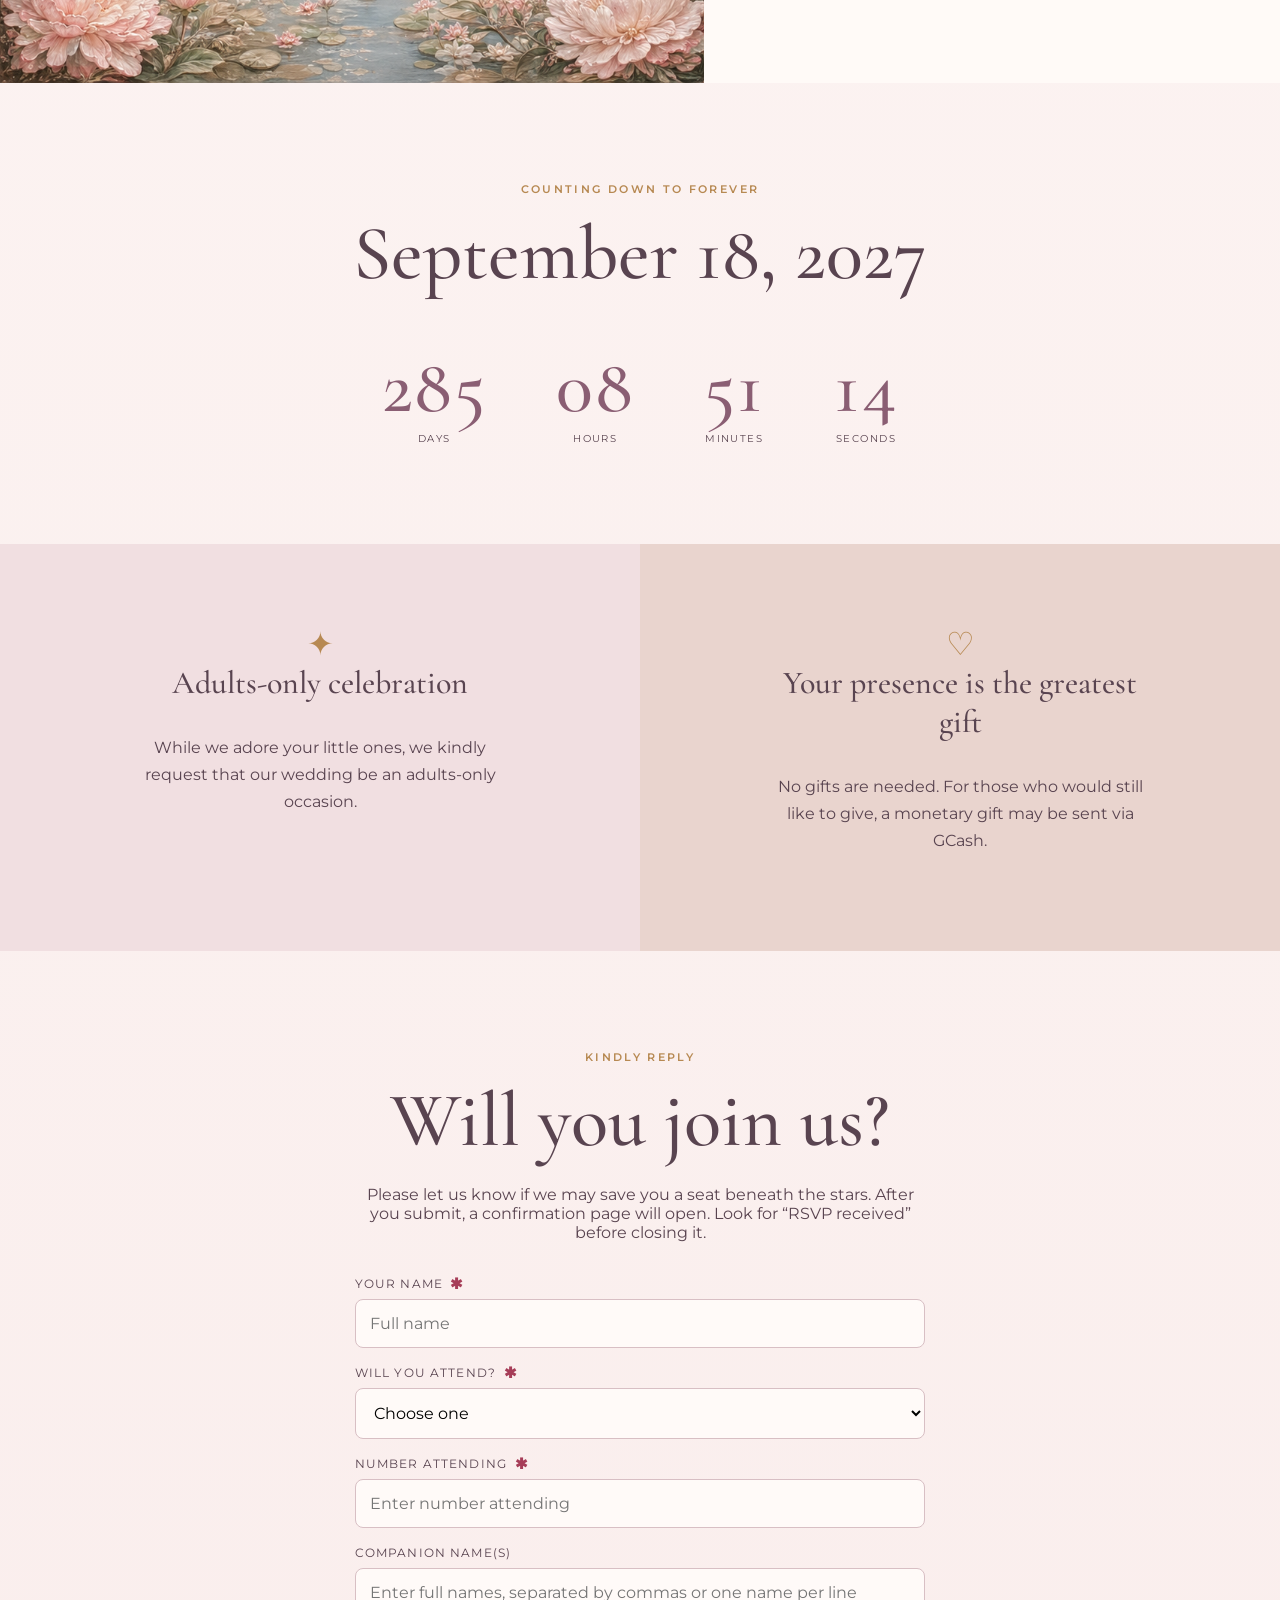
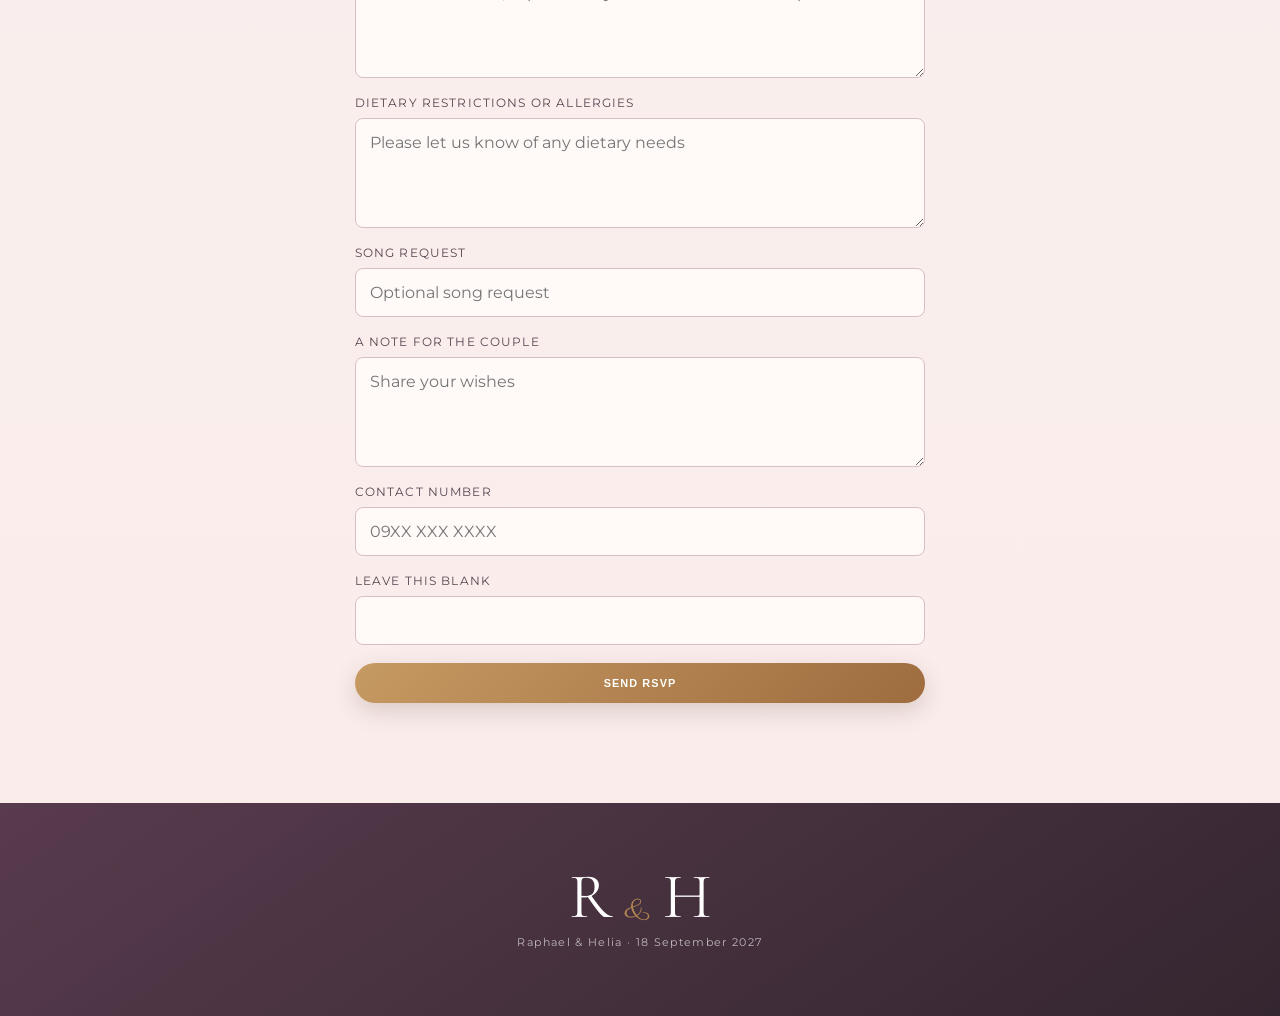
==== commit 28fb6b90: "Update wedding reception details and use server RSVP confirmation" ====
--- a/index.html
+++ b/index.html
@@ -7,7 +7,7 @@
   <meta http-equiv="Expires" content="0">
   <meta name="viewport" content="width=device-width,initial-scale=1">
   <meta name="theme-color" content="#ead2d8">
-  <meta name="description" content="The wedding invitation of Raphael and Helia Teimoori-Unson at Casa Bolivar.">
+  <meta name="description" content="The wedding reception of Raphael and Helia at Grand Sierra Pines in Baguio City on September 18, 2027.">
   <title>Raphael & Helia | Wedding Invitation</title>
   <link rel="preconnect" href="https://fonts.googleapis.com">
   <link rel="preconnect" href="https://fonts.gstatic.com" crossorigin>
@@ -23,7 +23,7 @@
     <div class="stars"></div>
     <p class="eyebrow">A letter for you</p>
     <h1>Raphael <i>&amp;</i> Helia</h1>
-    <p>18 · 06 · 2027</p>
+    <p>18 · 09 · 2027</p>
     <button class="envelope" id="openInvitation" aria-label="Open the invitation">
       <span class="letter"><small>THE WEDDING OF</small><b>R &amp; H</b></span>
       <span class="flap"></span><span class="front"></span><span class="seal">R<i>&amp;</i>H</span>
@@ -47,8 +47,8 @@
         <p class="script">You are joyfully invited</p>
         <h2>Raphael <i>&amp;</i> Helia</h2>
         <div class="ornament">— ✦ —</div>
-        <p class="date">Friday · June 18, 2027 · 5:00 PM</p>
-        <p class="venue">Casa Bolivar · Five in the afternoon</p>
+        <p class="date">Saturday · September 18, 2027</p>
+        <p class="venue">Grand Sierra Pines · Baguio City</p>
         <a class="button" href="#details">Discover the day ↓</a>
       </div>
     </section>
@@ -56,19 +56,19 @@
     <section class="intro" id="details">
       <p class="eyebrow">A fairy-tale celebration beneath the stars</p>
       <h2>One promise, one beautiful beginning.</h2>
-      <p>Join Raphael and Helia for an intimate afternoon of vows, candlelight, and dancing in a garden made for magic.</p>
+      <p>Join Raphael and Helia to celebrate their wedding with dinner and dancing in Baguio City.</p>
     </section>
 
     <section class="details">
       <div class="heading"><p class="eyebrow">The details</p><h2>Save the date</h2></div>
       <div class="detail-card">
-        <div class="calendar"><small>Friday</small><strong>18</strong><small>June · 2027</small></div>
+        <div class="calendar"><small>Saturday</small><strong>18</strong><small>September · 2027</small></div>
         <div class="rule"></div>
         <div>
-          <small>Ceremony at five in the afternoon</small>
-          <h3>Casa Bolivar</h3>
-          <p>Reception and dancing to follow beneath the stars.</p>
-          <a href="raphael-helia-wedding.ics?v=20270618" download>Add to calendar</a>
+          <small>Wedding reception</small>
+          <h3>Grand Sierra Pines</h3>
+          <p>Reception timing and ceremony details will be shared separately.</p>
+          <a href="raphael-helia-wedding.ics?v=20270918" download>Add to calendar</a>
         </div>
       </div>
     </section>
@@ -76,27 +76,17 @@
     <section class="venue-section">
       <div class="venue-image"><img src="assets/swan-garden-hero.png" alt="Swan garden wedding illustration"></div>
       <div class="venue-text">
-        <p class="eyebrow">Where we will say “I do”</p>
-        <h2>Casa Bolivar</h2>
-        <p>An intimate garden celebration framed by candlelight, old-world details, and the people we love most.</p>
-        <dl><dt>Arrival</dt><dd>Please arrive between 4:30 and 4:45 PM.</dd><dt>Attire</dt><dd>Fairy Garden Formal · pastels and soft florals welcomed.</dd></dl>
-        <a href="https://www.google.com/maps/search/?api=1&query=Casa+Bolivar" target="_blank" rel="noopener">Open map search ↗</a>
-      </div>
-    </section>
-
-    <section class="schedule">
-      <p class="eyebrow">Order of celebration</p><h2>A day written in starlight</h2>
-      <div class="timeline">
-        <article><time>4:30 PM</time><b>Guest arrival</b><span>Welcome drinks in the garden</span></article>
-        <article><time>5:00 PM</time><b>The ceremony</b><span>Vows beneath the trees</span></article>
-        <article><time>6:00 PM</time><b>Cocktails</b><span>Portraits and golden-hour toasts</span></article>
-        <article><time>7:00 PM</time><b>Dinner & dancing</b><span>A candlelit celebration</span></article>
+        <p class="eyebrow">Reception venue</p>
+        <h2>Grand Sierra Pines</h2>
+        <p>No. 43 North Outlook Drive, Gibraltar, Baguio City 2600</p>
+        <dl><dt>Attire</dt><dd>Fairy Garden Formal · pastels and soft florals welcomed.</dd></dl>
+        <a href="https://www.google.com/maps/search/?api=1&query=Grand+Sierra+Pines%2C+Baguio+City" target="_blank" rel="noopener">Open map search ↗</a>
       </div>
     </section>
 
     <section class="countdown">
       <p class="eyebrow">Counting down to forever</p>
-      <h2>June 18, 2027</h2>
+      <h2>September 18, 2027</h2>
       <div class="clock"><span><b id="days">000</b>Days</span><span><b id="hours">00</b>Hours</span><span><b id="minutes">00</b>Minutes</span><span><b id="seconds">00</b>Seconds</span></div>
     </section>
 
@@ -107,8 +97,8 @@
 
     <section class="rsvp" id="rsvp">
       <p class="eyebrow">Kindly reply</p><h2>Will you join us?</h2>
-      <p>Please let us know if we may save you a seat beneath the stars. Your response will be recorded in our RSVP tracker.</p>
-      <form id="rsvpForm" action="https://script.google.com/macros/s/AKfycbwgCZ_zdfrlF9Tqoxrg7HZexZ63CkMWnFwsAxIGjUgrduhOke0PBEX1CRPujUoC7DDNcw/exec" method="post" target="rsvpHiddenFrame">
+      <p>Please let us know if we may save you a seat beneath the stars. After you submit, a confirmation page will open. Look for “RSVP received” before closing it.</p>
+      <form id="rsvpForm" action="https://script.google.com/macros/s/AKfycbwgCZ_zdfrlF9Tqoxrg7HZexZ63CkMWnFwsAxIGjUgrduhOke0PBEX1CRPujUoC7DDNcw/exec" method="post">
         <label><span>Your name <b class="required-marker" aria-hidden="true">✱</b></span><input required name="name" placeholder="Full name"></label>
         <label><span>Will you attend? <b class="required-marker" aria-hidden="true">✱</b></span><select required name="attendance"><option value="">Choose one</option><option>Joyfully accepts</option><option>Regretfully declines</option></select></label>
         <label><span>Number attending <b class="required-marker" aria-hidden="true">✱</b></span><input required type="number" name="guestCount" min="0" step="1" inputmode="numeric" placeholder="Enter number attending"></label>
@@ -120,12 +110,9 @@
         <label class="honeypot">Leave this blank<input name="website" tabindex="-1" autocomplete="off"></label>
         <button class="button" type="submit">Send RSVP</button>
       </form>
-      <iframe name="rsvpHiddenFrame" hidden title="RSVP submission"></iframe>
-      <p class="success" id="success">Thank you—your RSVP has been sent.</p>
-      <p class="success" id="rsvpError">RSVP tracker setup note: use the latest deployed Google Apps Script Web App URL ending in /exec.</p>
     </section>
   </main>
-  <footer><span>R</span><i>&amp;</i><span>H</span><p>Raphael & Helia Teimoori-Unson · 18 June 2027</p></footer>
-<script src="script.js?v=mp3-music-2"></script>
+  <footer><span>R</span><i>&amp;</i><span>H</span><p>Raphael &amp; Helia · 18 September 2027</p></footer>
+<script src="script.js?v=20270918"></script>
 </body>
 </html>
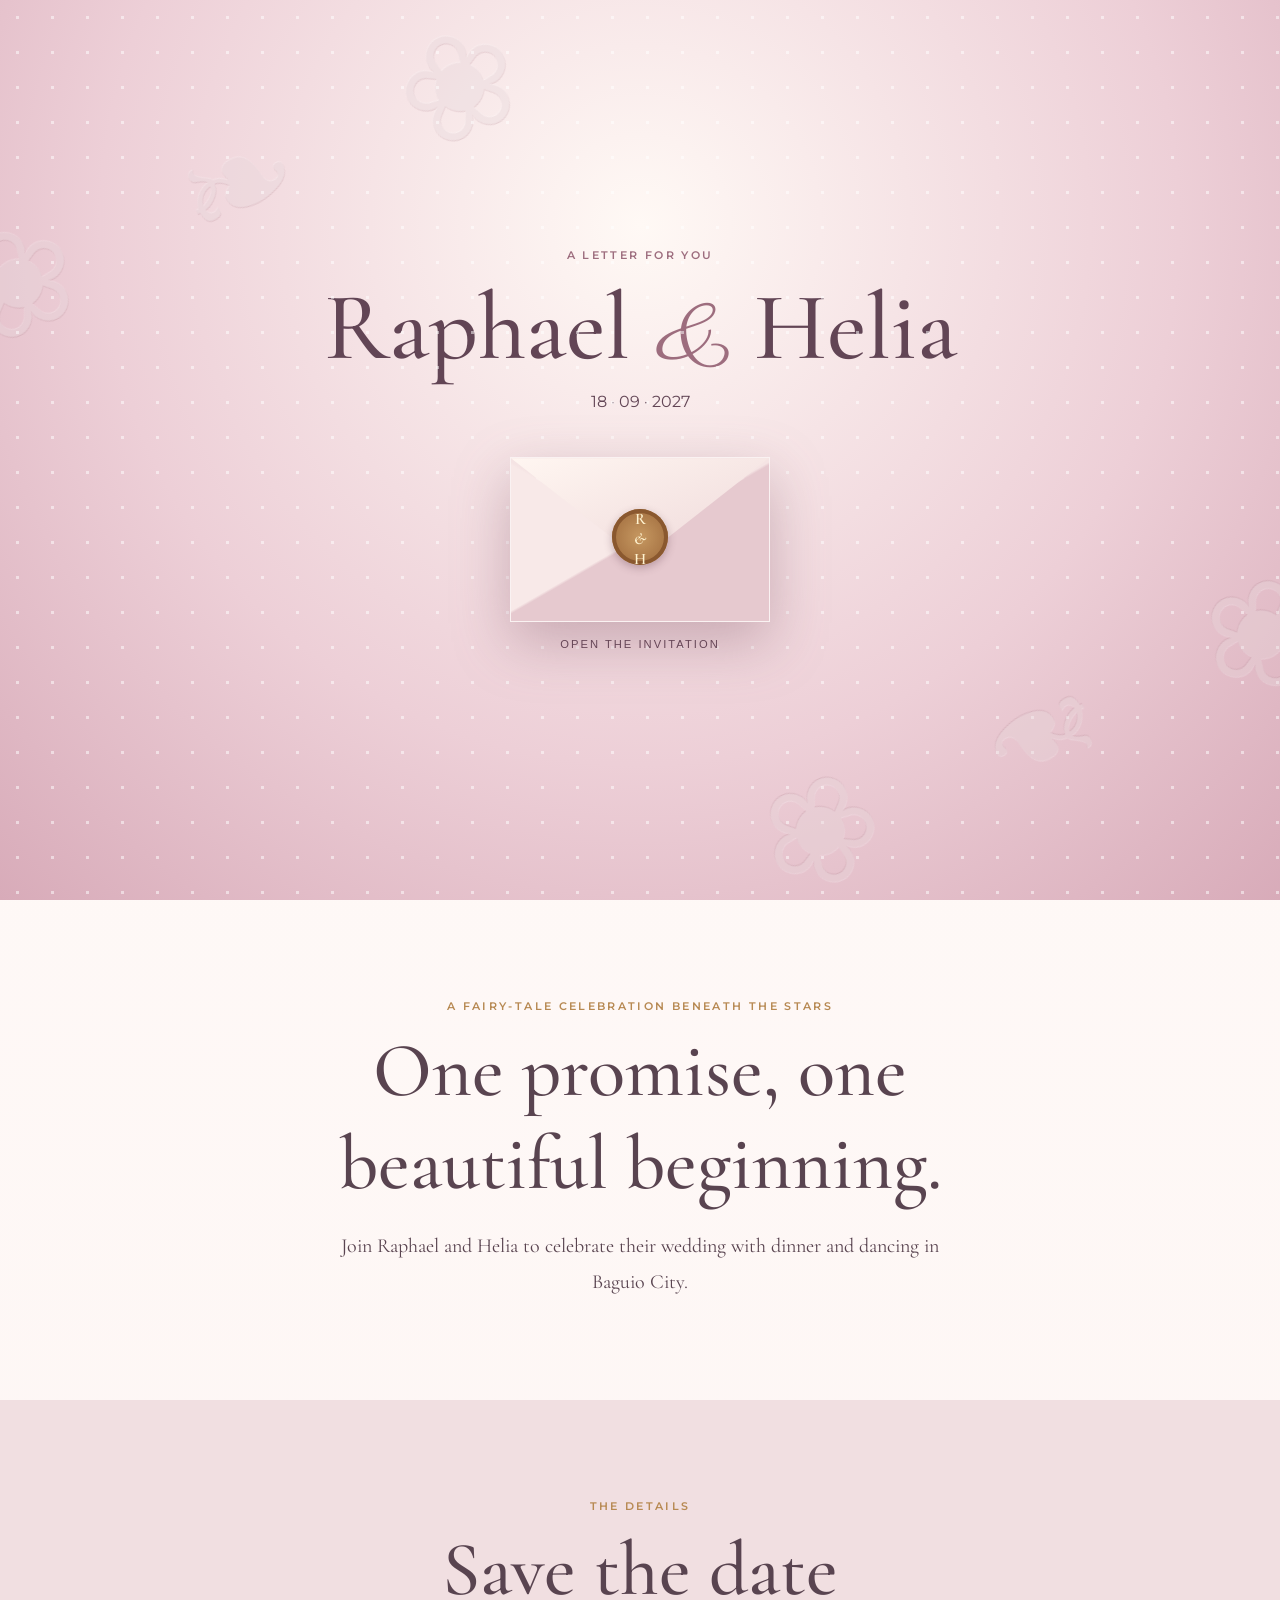
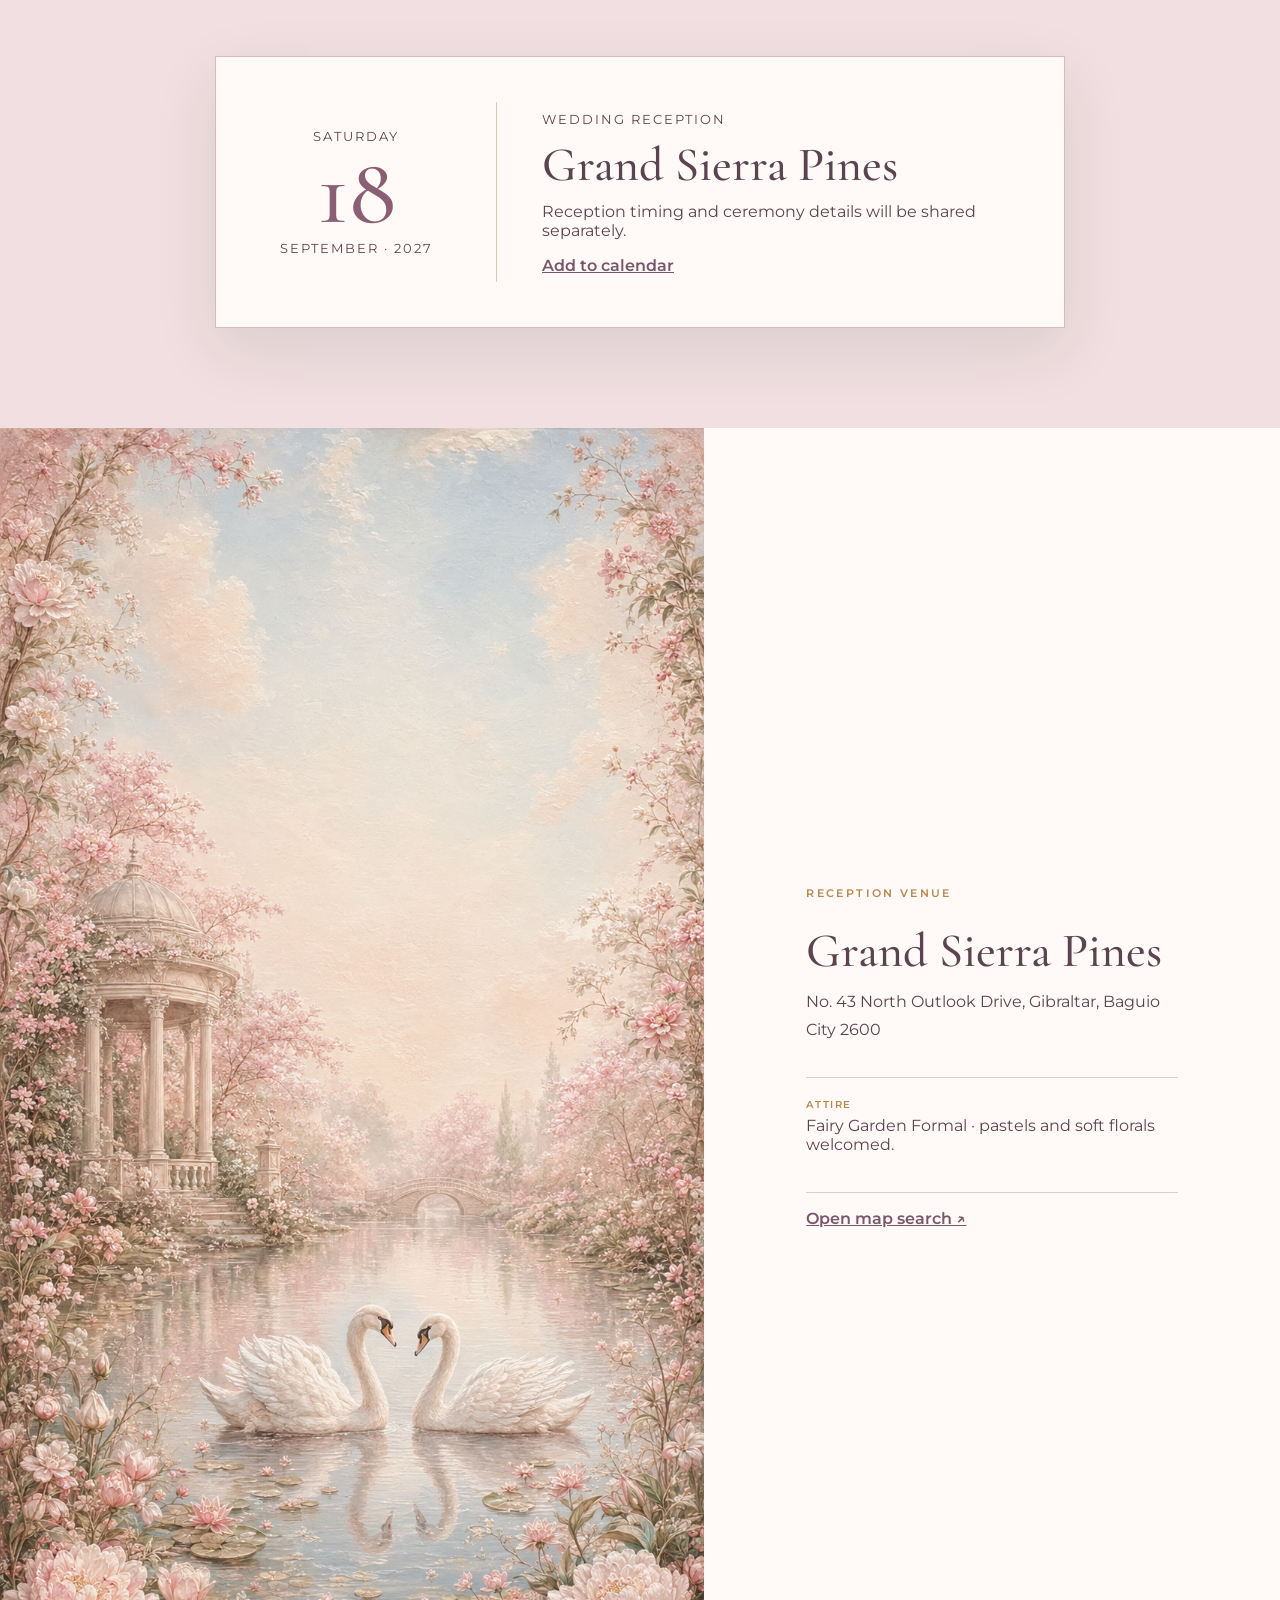
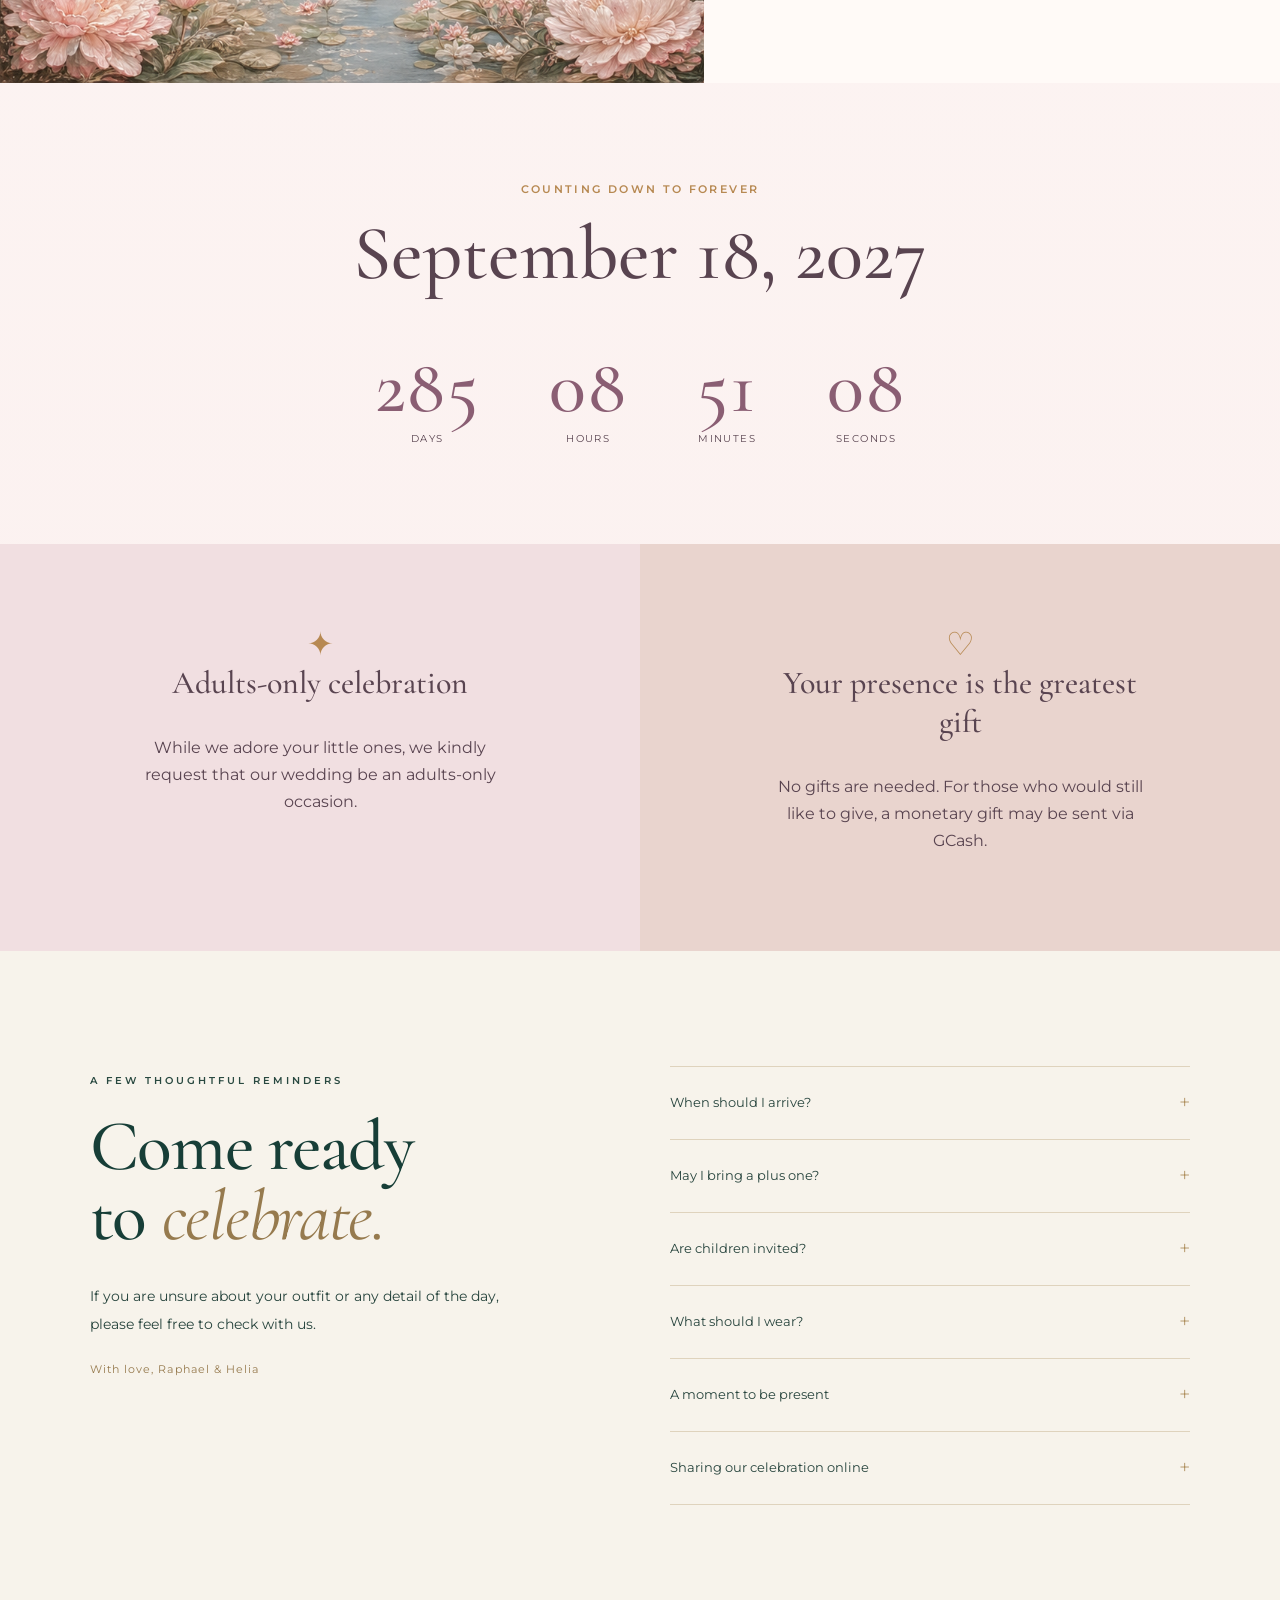
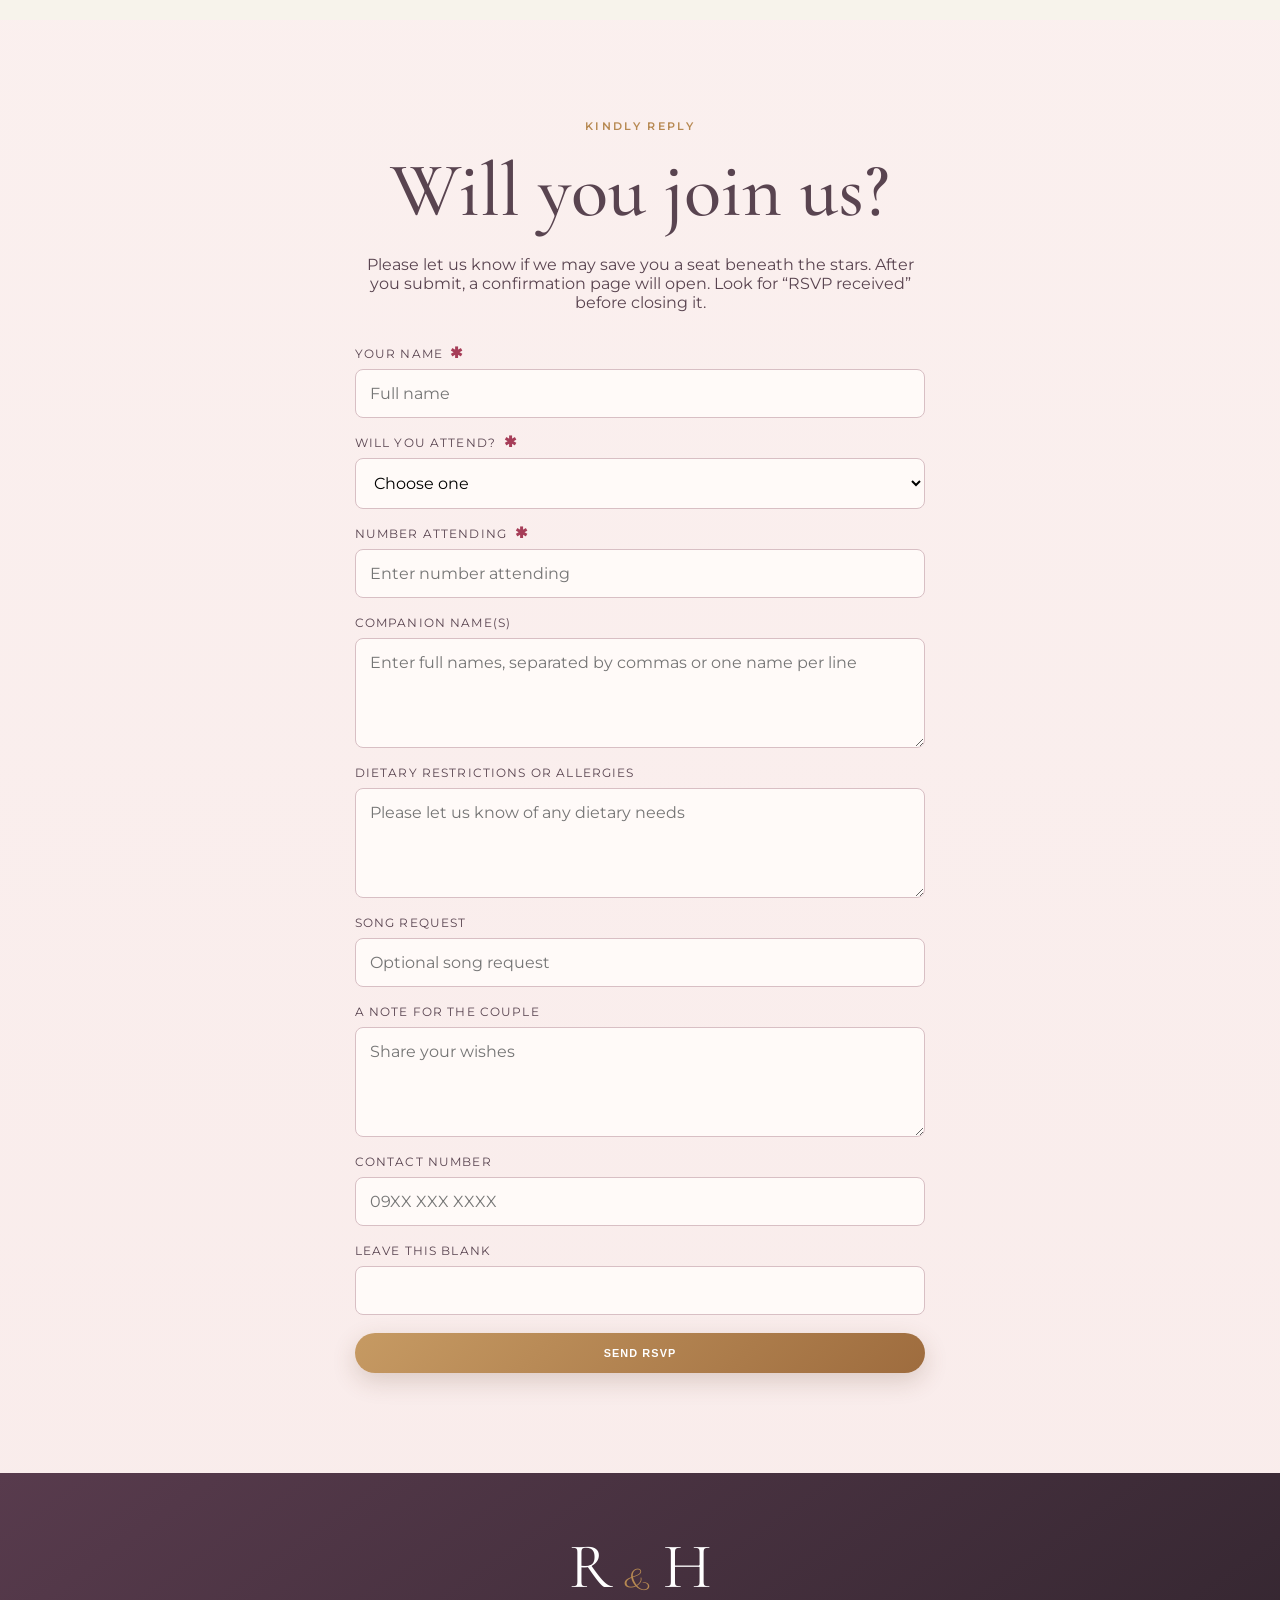
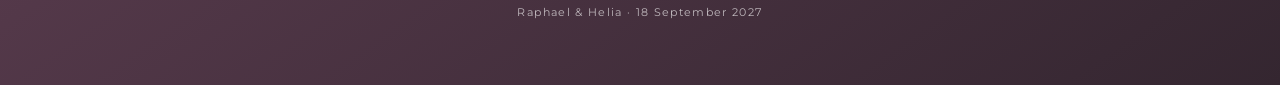
==== commit 0e2dc946: "Add thoughtful reminders FAQ before wedding RSVP" ====
--- a/index.html
+++ b/index.html
@@ -12,7 +12,7 @@
   <link rel="preconnect" href="https://fonts.googleapis.com">
   <link rel="preconnect" href="https://fonts.gstatic.com" crossorigin>
   <link href="https://fonts.googleapis.com/css2?family=Cormorant+Garamond:wght@400;500;600&family=Montserrat:wght@400;500;600&family=Parisienne&display=swap" rel="stylesheet">
-  <link rel="stylesheet" href="style.css?v=required-marker-4">
+  <link rel="stylesheet" href="style.css?v=thoughtful-reminders-1">
   <link rel="stylesheet" href="swan-garden.css">
 </head>
 <body class="locked">
@@ -95,6 +95,44 @@
       <article><span>♡</span><h3>Your presence is the greatest gift</h3><p>No gifts are needed. For those who would still like to give, a monetary gift may be sent via GCash.</p></article>
     </section>
 
+
+    <section class="thoughtful-reminders" id="thoughtful-reminders" aria-labelledby="reminders-heading">
+      <div class="reminders-inner">
+        <div class="reminders-intro">
+          <p class="reminders-kicker">A few thoughtful reminders</p>
+          <h2 id="reminders-heading">Come ready<br>to <em>celebrate.</em></h2>
+          <p>If you are unsure about your outfit or any detail of the day, please feel free to check with us.</p>
+          <p class="reminders-signoff">With love, Raphael &amp; Helia</p>
+        </div>
+        <div class="reminders-faq" aria-label="Wedding reminders and frequently asked questions">
+          <details>
+            <summary>When should I arrive?</summary>
+            <p>Reception timing and any ceremony details will be shared separately. Please follow the confirmed schedule on your invitation and plan to arrive a little early.</p>
+          </details>
+          <details>
+            <summary>May I bring a plus one?</summary>
+            <p>We kindly ask that you RSVP only for guests included in your invitation. If you are unsure about your guest allocation, please check with us before confirming.</p>
+          </details>
+          <details>
+            <summary>Are children invited?</summary>
+            <p>While we adore your little ones, we kindly request that our wedding celebration be an adults-only occasion.</p>
+          </details>
+          <details>
+            <summary>What should I wear?</summary>
+            <p>Our dress code is Fairy Garden Formal. Pastels, soft florals and elegant garden-inspired attire are warmly welcomed. If you are unsure, please feel free to ask us.</p>
+          </details>
+          <details>
+            <summary>A moment to be present</summary>
+            <p>We encourage everyone to keep phones tucked away during the ceremony so we can all be fully present for this special moment.</p>
+          </details>
+          <details>
+            <summary>Sharing our celebration online</summary>
+            <p>We kindly ask that you allow us to share our first wedding posts before uploading photos or videos on social media. Thank you for celebrating with us.</p>
+          </details>
+        </div>
+      </div>
+    </section>
+
     <section class="rsvp" id="rsvp">
       <p class="eyebrow">Kindly reply</p><h2>Will you join us?</h2>
       <p>Please let us know if we may save you a seat beneath the stars. After you submit, a confirmation page will open. Look for “RSVP received” before closing it.</p>
--- a/style.css
+++ b/style.css
@@ -1,2 +1,20 @@
 :root{--night:#14231d;--green:#385647;--sage:#8ba28f;--cream:#f8f3e8;--paper:#fffdf7;--gold:#bd9a62;--ink:#26352d}*{box-sizing:border-box}html{scroll-behavior:smooth}body{margin:0;background:var(--cream);color:var(--ink);font-family:Montserrat,sans-serif}.locked{overflow:hidden}.eyebrow{text-transform:uppercase;letter-spacing:.22em;font-size:.67rem;font-weight:600;color:var(--gold)}h1,h2,h3,p{margin-top:0}h2,h3{font-family:"Cormorant Garamond",serif;font-weight:500}.gate{position:fixed;z-index:20;inset:0;display:grid;place-content:center;text-align:center;padding:25px;background:radial-gradient(circle at 50% 25%,#395345 0,#172820 50%,#0c1612 100%);color:#fff;transition:opacity .9s,visibility .9s}.gate.open{opacity:0;visibility:hidden}.gate h1{font:500 clamp(2.8rem,9vw,6rem)/1 "Cormorant Garamond";margin:8px}.gate h1 i,.hero h2 i{font-family:Parisienne;font-weight:400;color:var(--gold)}.stars{position:absolute;inset:0;background-image:radial-gradient(#fff 1px,transparent 1px);background-size:49px 49px;opacity:.2}.envelope{position:relative;width:260px;height:165px;margin:30px auto 15px;border:0;background:#e7dbc3;cursor:pointer;filter:drop-shadow(0 18px 22px #050a0780)}.front{position:absolute;inset:0;background:linear-gradient(150deg,transparent 49%,#d8c8aa 50%),linear-gradient(210deg,transparent 49%,#eee4d2 50%);z-index:3}.flap{position:absolute;z-index:4;inset:0;clip-path:polygon(0 0,100% 0,50% 62%);background:#f2e8d8;transform-origin:top;transition:transform 1s}.letter{position:absolute;z-index:2;left:25px;right:25px;bottom:10px;height:135px;background:#fffdf7;color:var(--green);padding:25px;display:grid;gap:6px;transition:transform 1s}.letter b{font:500 2rem "Cormorant Garamond"}.seal{position:absolute;z-index:5;left:50%;top:48%;translate:-50% -50%;display:grid;place-items:center;width:56px;height:56px;border-radius:50%;background:#8c3940;color:#f1d7a2;font:600 1rem "Cormorant Garamond";box-shadow:inset 0 0 0 4px #6f2730}.gate.open .flap{transform:rotateX(180deg)}.gate.open .letter{transform:translateY(-75px)}.open-copy{position:relative;border:0;background:transparent;color:#fff;text-transform:uppercase;letter-spacing:.18em;font-size:.7rem;cursor:pointer}.music{position:fixed;z-index:10;right:18px;top:18px;border:1px solid #ffffff66;border-radius:999px;background:#172820df;color:#fff;padding:10px 14px;display:flex;align-items:center;gap:10px;box-shadow:0 8px 24px #0003}.music span:nth-child(2){display:grid;text-align:left;font-size:.75rem}.music small{opacity:.65;font-size:.55rem;text-transform:uppercase}.music b{font-size:.65rem}.bars{display:flex;align-items:end;height:18px;gap:2px}.bars i{display:block;width:2px;height:6px;background:var(--gold)}.music.playing .bars i{animation:pulse .65s infinite alternate}.music.playing .bars i:nth-child(2){animation-delay:.2s}.music.playing .bars i:nth-child(3){animation-delay:.4s}@keyframes pulse{to{height:17px}}.hero{min-height:100vh;display:grid;grid-template-columns:1fr 1fr;background:var(--night);color:#fff}.hero-photo{position:relative;overflow:hidden}.hero-photo img{width:100%;height:100%;object-fit:cover;object-position:center 38%;filter:saturate(.75) sepia(.1)}.hero-photo:after{content:"";position:absolute;inset:0;background:linear-gradient(90deg,transparent 60%,var(--night))}.hero-photo span{position:absolute;bottom:12px;left:16px;font-size:.6rem;letter-spacing:.1em;text-transform:uppercase;opacity:.65}.hero-copy{display:grid;place-content:center;text-align:center;padding:60px}.script{font:2rem Parisienne;color:#d7c19e;margin:15px}.hero h2{font-size:clamp(4rem,8vw,7rem);line-height:.8;margin:20px 0}.date{letter-spacing:.12em;font-size:.75rem}.venue{font:1.8rem "Cormorant Garamond"}.ornament{color:var(--gold);letter-spacing:.5em}.button{display:inline-block;border:0;border-radius:999px;padding:14px 24px;background:var(--gold);color:#fff;text-decoration:none;font-weight:600;text-transform:uppercase;letter-spacing:.1em;font-size:.68rem;cursor:pointer}.intro,.details,.schedule,.countdown,.rsvp{padding:100px max(7vw,24px);text-align:center}.intro{max-width:900px;margin:auto}.intro h2,.heading h2,.schedule h2,.countdown h2,.rsvp h2{font-size:clamp(2.7rem,6vw,5rem);margin:10px 0 18px}.intro>p:last-child{font:1.25rem/1.8 "Cormorant Garamond";max-width:650px;margin:auto}.details{background:#e6eadf}.detail-card{max-width:850px;margin:40px auto 0;padding:45px;display:grid;grid-template-columns:190px 1px 1fr;gap:45px;align-items:center;background:var(--paper);box-shadow:0 22px 60px #273c2e1c;text-align:left}.calendar{text-align:center;display:grid}.calendar strong{font:500 6rem/1 "Cormorant Garamond";color:var(--green)}.calendar small,.detail-card>div:last-child>small{text-transform:uppercase;letter-spacing:.15em}.rule{height:180px;background:#d7ccb8}.detail-card h3,.venue-text h2{font-size:3rem;margin:8px 0}.detail-card a,.venue-text a{color:var(--green);font-weight:600}.venue-section{display:grid;grid-template-columns:1.1fr .9fr;min-height:700px;background:var(--paper)}.venue-image{overflow:hidden}.venue-image img{width:100%;height:100%;object-fit:cover;object-position:center 32%}.venue-text{display:grid;align-content:center;padding:8vw}.venue-text>p{line-height:1.8}.venue-text dl{border-block:1px solid #d8d2c5;padding:20px 0}.venue-text dt{text-transform:uppercase;letter-spacing:.15em;font-size:.65rem;color:var(--gold);font-weight:600}.venue-text dd{margin:5px 0 18px}.schedule{background:var(--night);color:#fff}.timeline{max-width:1050px;margin:55px auto 0;display:grid;grid-template-columns:repeat(4,1fr)}.timeline article{padding:25px;border-top:1px solid var(--gold);display:grid;gap:12px}.timeline time{color:var(--gold);font:1.5rem "Cormorant Garamond"}.timeline b{font:1.6rem "Cormorant Garamond"}.timeline span{font-size:.75rem;opacity:.65}.clock{display:flex;justify-content:center;gap:clamp(18px,6vw,70px);margin-top:40px}.clock span{display:grid;text-transform:uppercase;letter-spacing:.15em;font-size:.6rem}.clock b{font:500 clamp(2.5rem,6vw,5rem) "Cormorant Garamond";color:var(--green)}.notes{display:grid;grid-template-columns:1fr 1fr}.notes article{padding:80px 10vw;text-align:center;background:#e6eadf}.notes article+article{background:#ddd1c1}.notes span{font-size:2rem;color:var(--gold)}.notes h3{font-size:2rem}.notes p{line-height:1.7}.rsvp{max-width:750px;margin:auto}.rsvp form{display:grid;gap:18px;text-align:left;margin-top:35px}.rsvp label{display:grid;gap:8px;font-size:.72rem;text-transform:uppercase;letter-spacing:.1em}.rsvp input,.rsvp select,.rsvp textarea{width:100%;padding:14px;border:1px solid #cfc8ba;background:#fff;border-radius:8px;font:1rem Montserrat}.rsvp textarea{min-height:110px}.success{display:none;margin-top:22px;color:var(--green);font-weight:600}.success.show{display:block}footer{text-align:center;background:var(--night);color:#fff;padding:55px}footer span{font:4rem "Cormorant Garamond"}footer i{font:2rem Parisienne;color:var(--gold);margin:0 12px}footer p{opacity:.65;font-size:.7rem;letter-spacing:.12em}@media(max-width:800px){.hero{grid-template-columns:1fr;min-height:auto}.hero-photo{height:55vh}.hero-photo:after{background:linear-gradient(0deg,var(--night),transparent 50%)}.hero-copy{padding:60px 22px 90px}.detail-card{grid-template-columns:1fr;text-align:center;padding:35px 22px}.rule{width:80%;height:1px;margin:auto}.venue-section{grid-template-columns:1fr}.venue-image{height:60vh}.venue-text{padding:70px 28px}.timeline{grid-template-columns:1fr 1fr}.notes{grid-template-columns:1fr}.clock{gap:14px}.music{top:auto;bottom:15px}.gate h1{font-size:3.3rem}}
-.rsvp .required-marker{display:inline-block;margin-left:.22em;color:#a63d58;font-family:"Cormorant Garamond",Georgia,serif;font-size:.95rem;font-weight:600;line-height:0;vertical-align:-.04em}+.rsvp .required-marker{display:inline-block;margin-left:.22em;color:#a63d58;font-family:"Cormorant Garamond",Georgia,serif;font-size:.95rem;font-weight:600;line-height:0;vertical-align:-.04em}
+
+/* Thoughtful reminders: editorial two-column FAQ */
+.thoughtful-reminders{background:#f7f3eb;color:#27443d;padding:clamp(70px,9vw,125px) max(7vw,24px)}
+.reminders-inner{max-width:1190px;margin:0 auto;display:grid;grid-template-columns:minmax(0,1fr) minmax(0,1.12fr);gap:clamp(45px,9vw,145px);align-items:start}
+.reminders-kicker{font-size:.63rem;font-weight:600;letter-spacing:.3em;text-transform:uppercase;color:#294940;margin:8px 0 25px}
+.reminders-intro h2{font:500 clamp(3.3rem,5.6vw,5.8rem)/.98 "Cormorant Garamond",serif;letter-spacing:-.018em;color:#173e37;margin:0 0 30px}
+.reminders-intro h2 em{font-weight:400;color:#967a4e}
+.reminders-intro>p:not(.reminders-kicker){max-width:410px;font-size:.9rem;font-weight:400;line-height:1.95}
+.reminders-intro .reminders-signoff{font-size:.67rem!important;letter-spacing:.1em;color:#967a4e;margin-top:22px}
+.reminders-faq{border-bottom:1px solid #dfd3bd}
+.reminders-faq details{border-top:1px solid #dfd3bd}
+.reminders-faq summary{list-style:none;display:flex;align-items:center;justify-content:space-between;gap:25px;min-height:72px;padding:20px 0;cursor:pointer;font-size:.83rem;font-weight:400;line-height:1.55}
+.reminders-faq summary::-webkit-details-marker{display:none}
+.reminders-faq summary::after{content:"+";flex-shrink:0;color:#ae8e5c;font-size:1.23rem;font-weight:300;line-height:1}
+.reminders-faq details[open]>summary::after{content:"×";font-size:1.17rem}
+.reminders-faq summary:focus-visible{outline:2px solid #967a4e;outline-offset:5px}
+.reminders-faq details>p{margin:0;padding:1px 33px 28px 0;color:#5e756a;font-size:.85rem;line-height:1.9}
+@media(max-width:800px){.reminders-inner{grid-template-columns:1fr;gap:38px}.reminders-intro h2{font-size:clamp(3.4rem,12vw,5rem)}.thoughtful-reminders{padding:75px 27px}.reminders-faq summary{min-height:68px}}
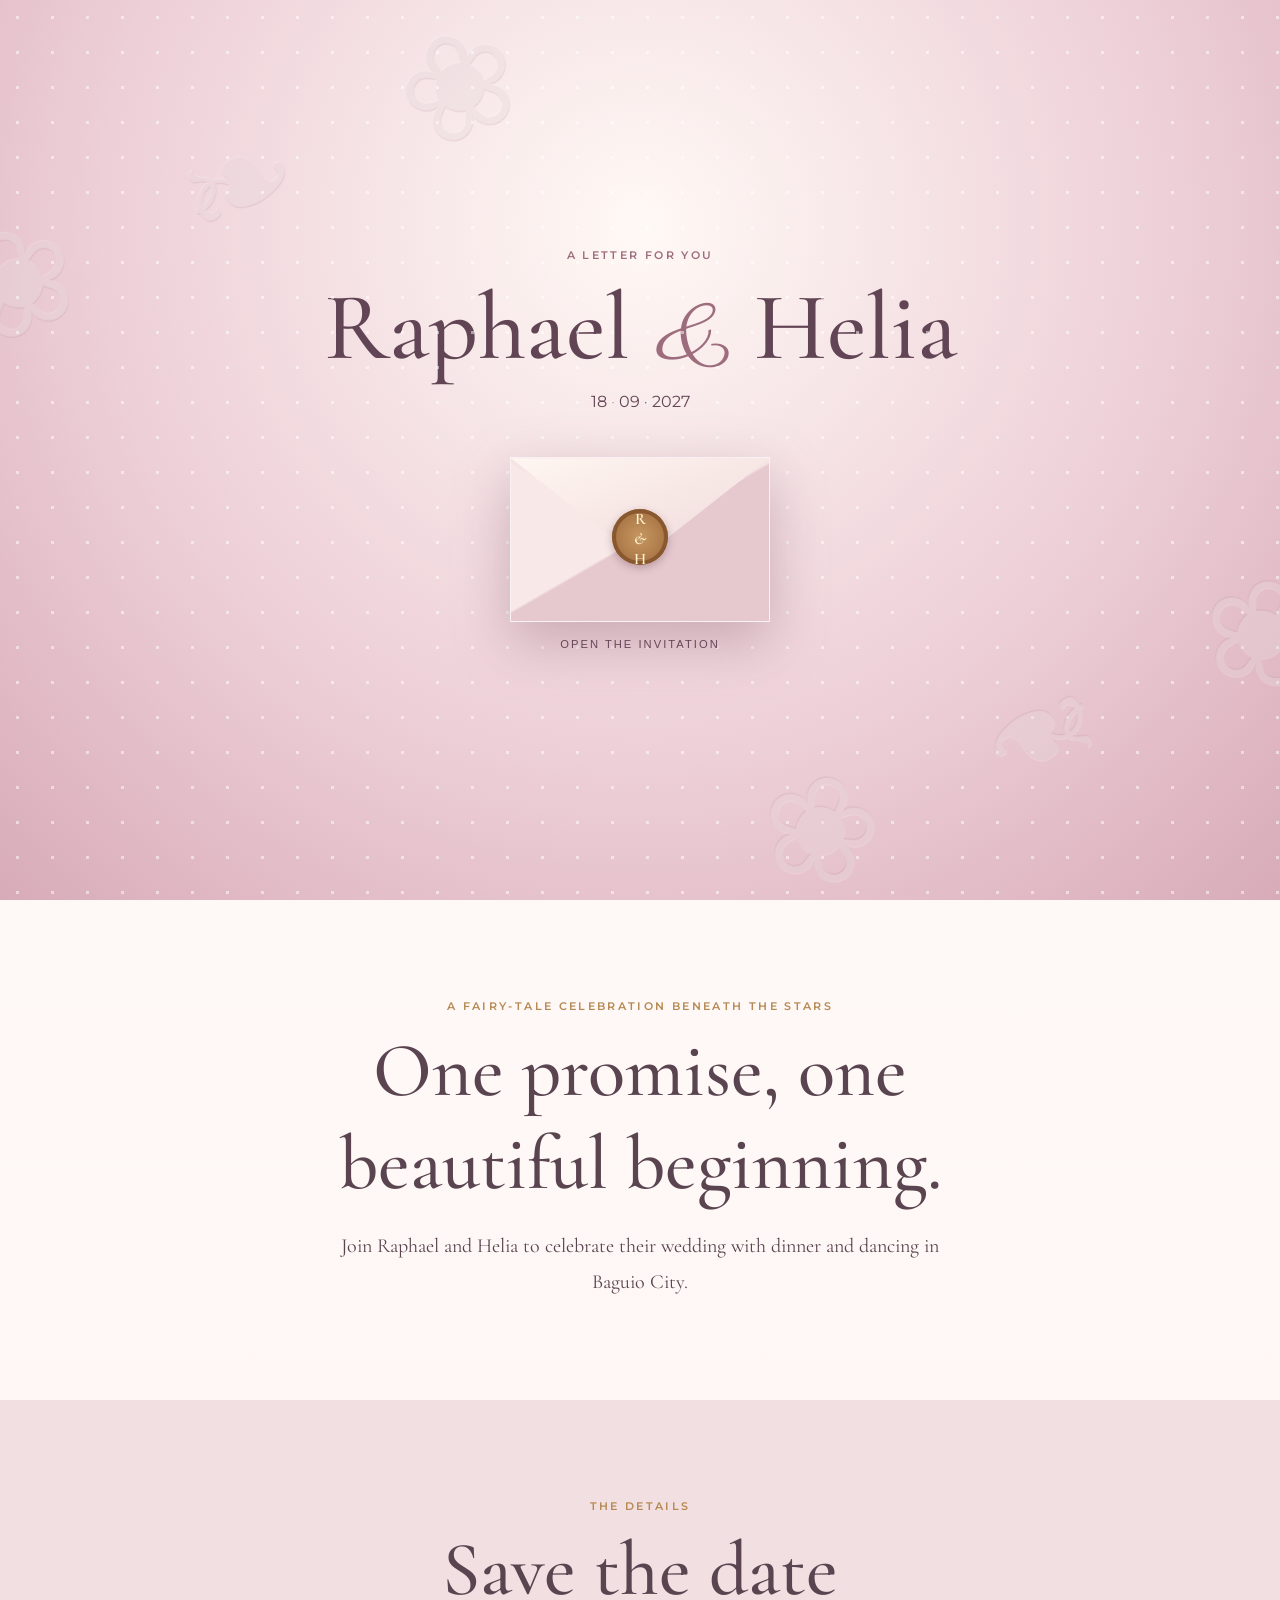
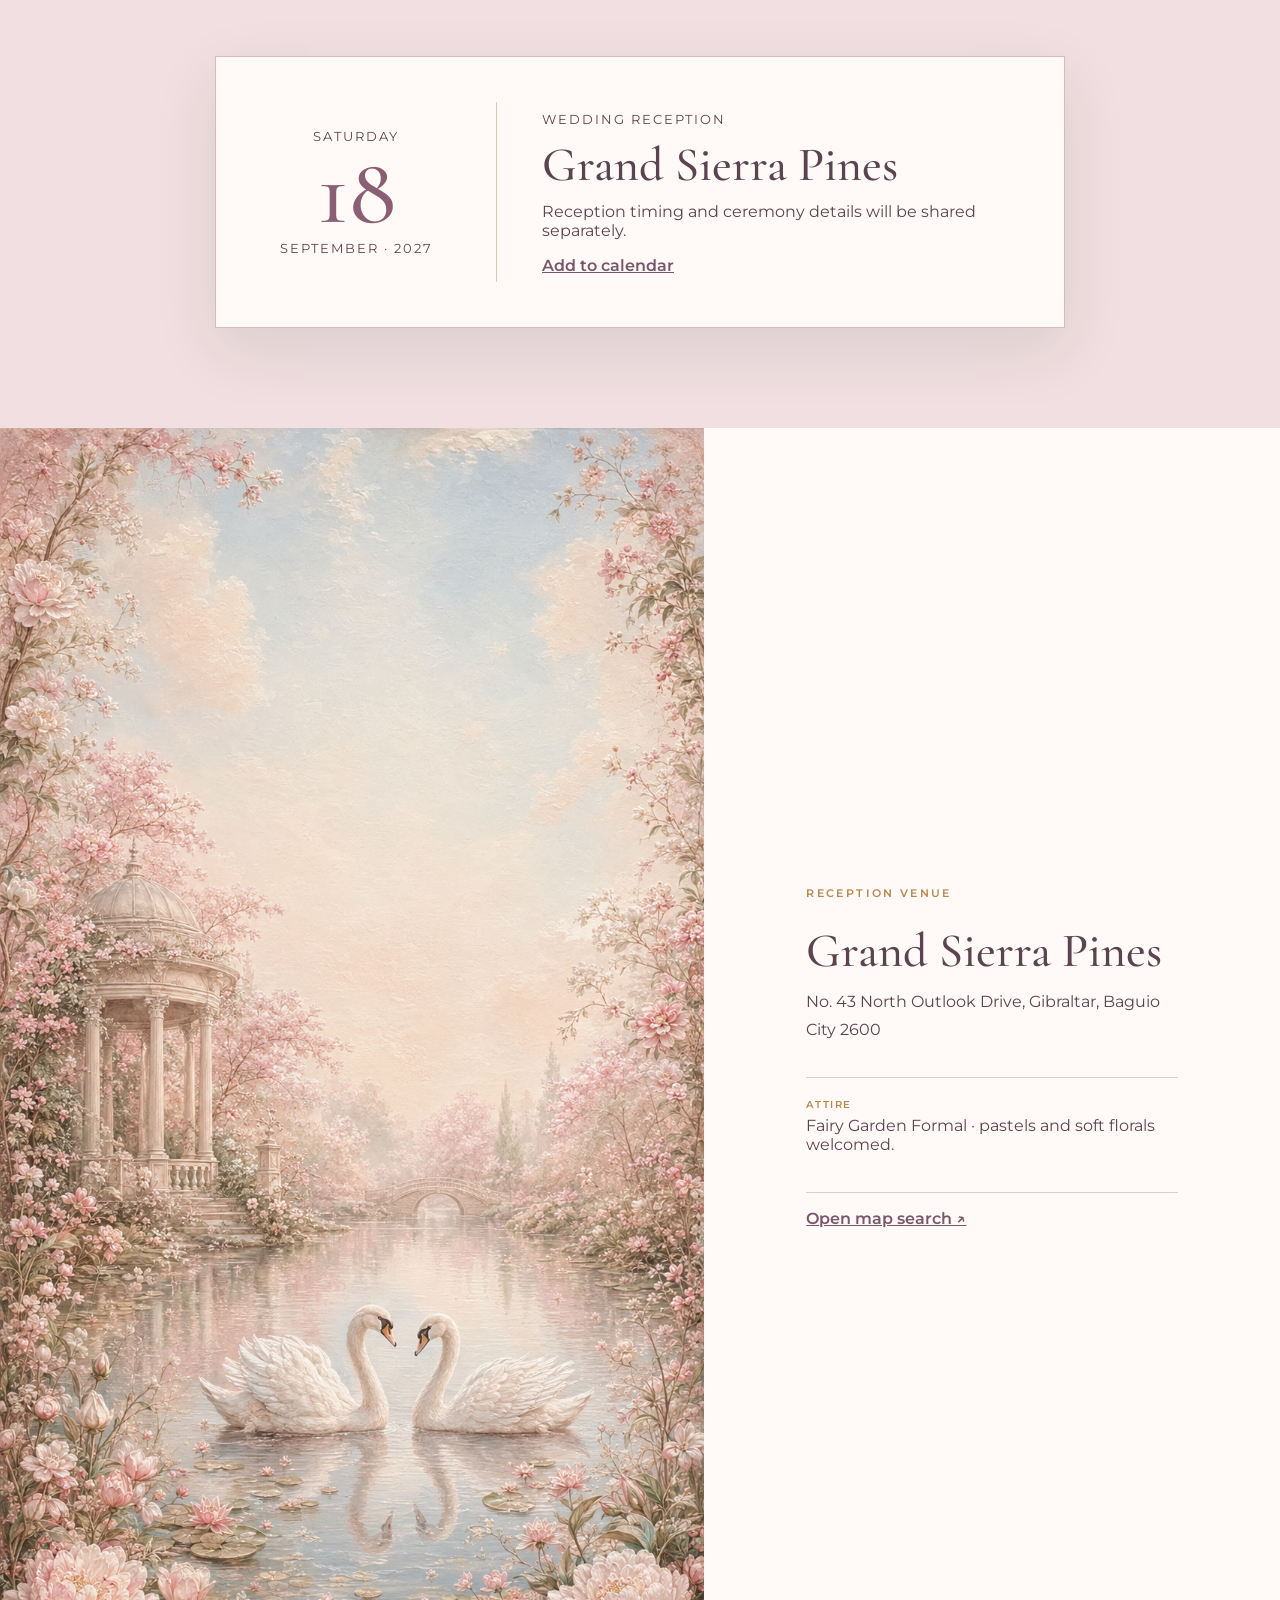
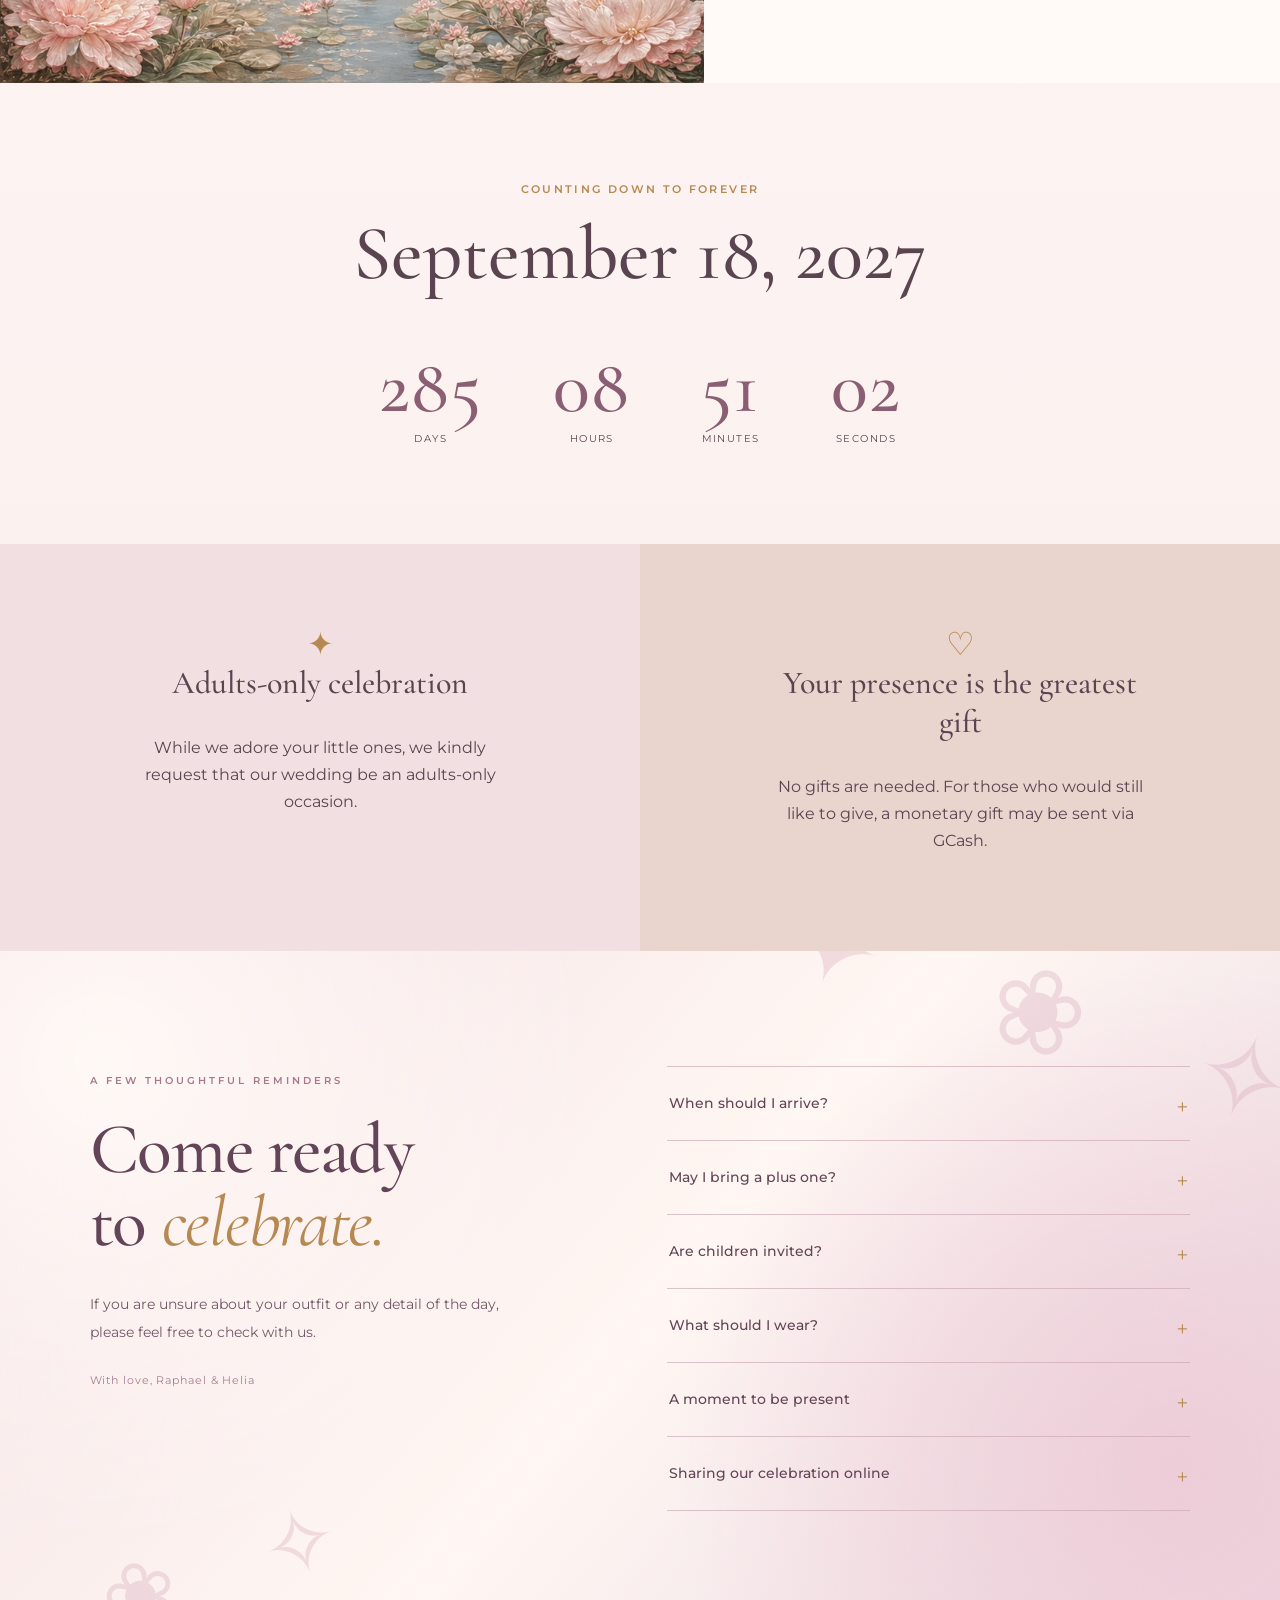
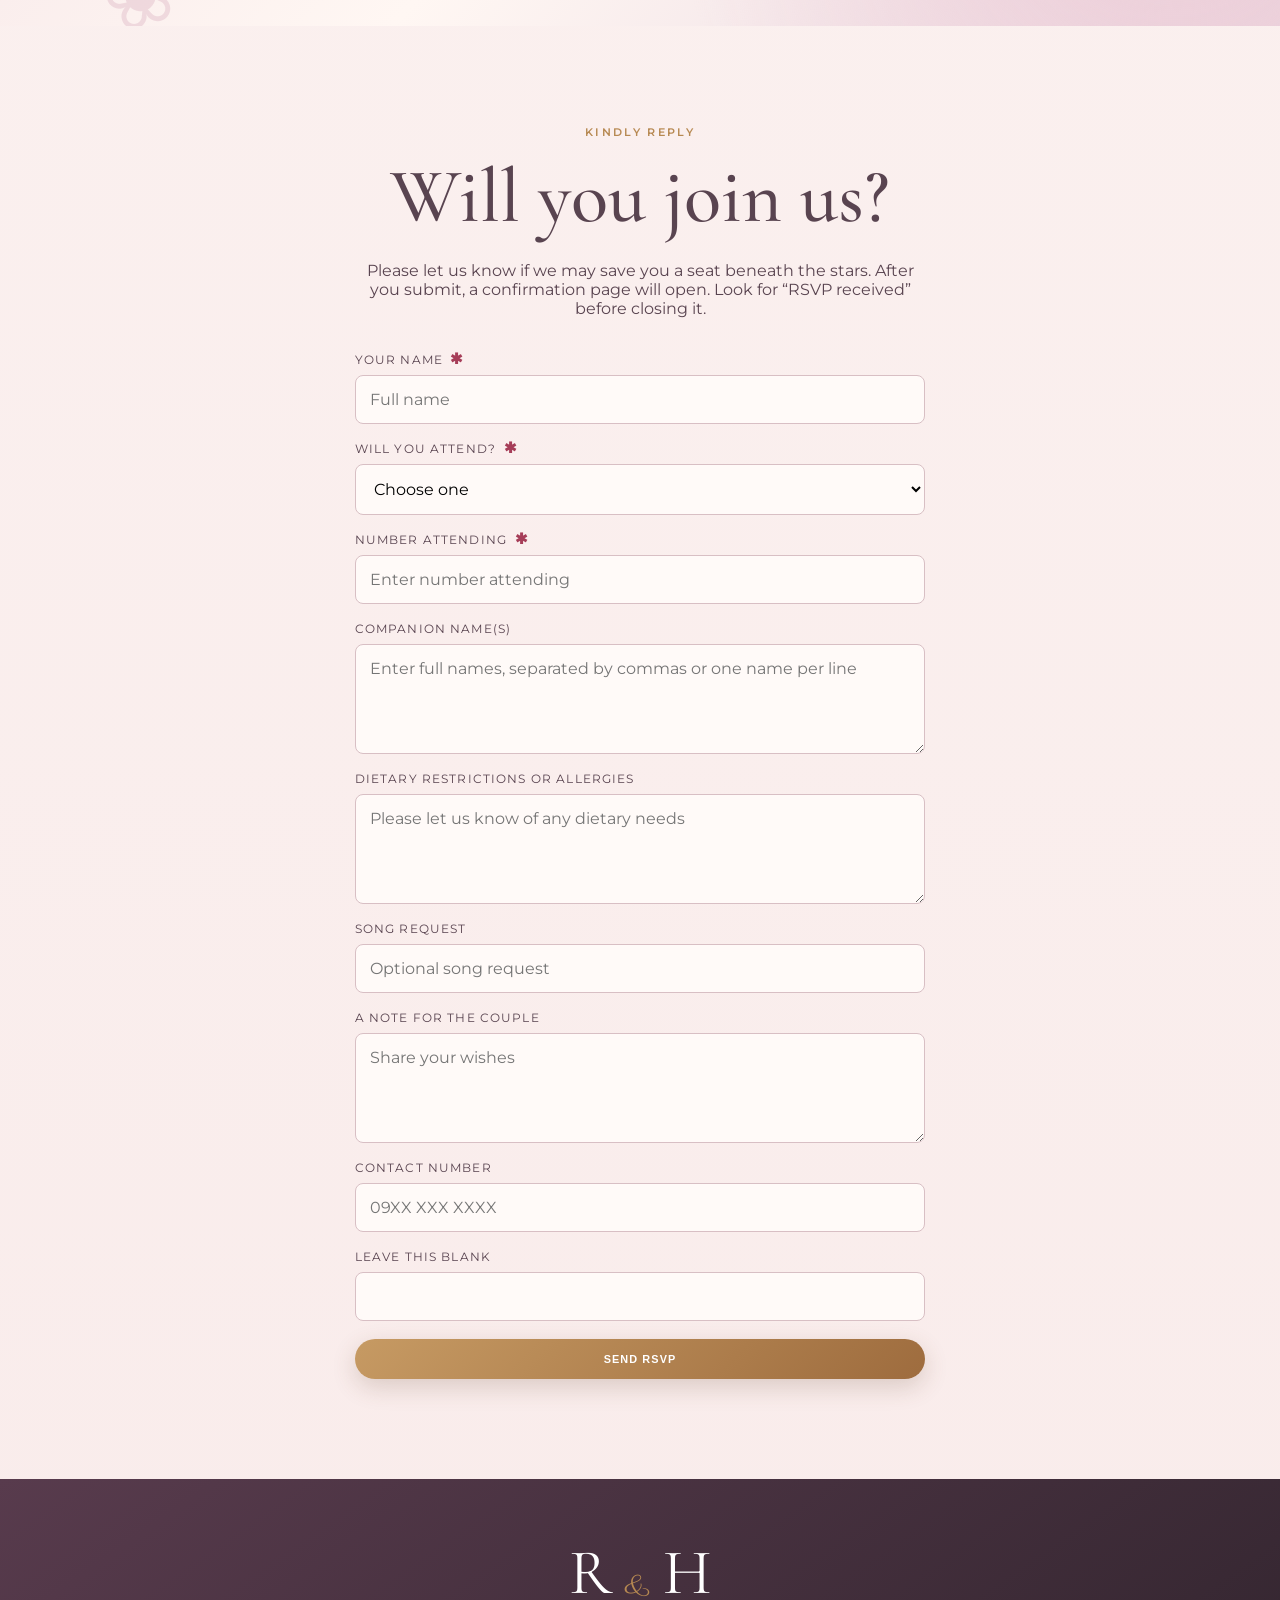
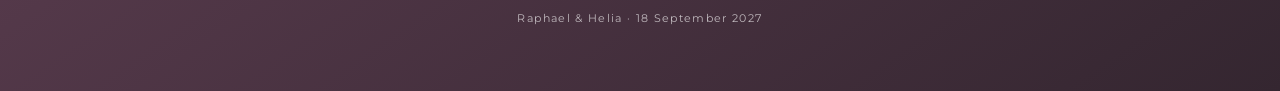
==== commit dfb6d153: "Refresh themed thoughtful reminders stylesheet" ====
--- a/index.html
+++ b/index.html
@@ -12,7 +12,7 @@
   <link rel="preconnect" href="https://fonts.googleapis.com">
   <link rel="preconnect" href="https://fonts.gstatic.com" crossorigin>
   <link href="https://fonts.googleapis.com/css2?family=Cormorant+Garamond:wght@400;500;600&family=Montserrat:wght@400;500;600&family=Parisienne&display=swap" rel="stylesheet">
-  <link rel="stylesheet" href="style.css?v=thoughtful-reminders-1">
+  <link rel="stylesheet" href="style.css?v=fairy-reminders-2">
   <link rel="stylesheet" href="swan-garden.css">
 </head>
 <body class="locked">
--- a/style.css
+++ b/style.css
@@ -1,20 +1,70 @@
 :root{--night:#14231d;--green:#385647;--sage:#8ba28f;--cream:#f8f3e8;--paper:#fffdf7;--gold:#bd9a62;--ink:#26352d}*{box-sizing:border-box}html{scroll-behavior:smooth}body{margin:0;background:var(--cream);color:var(--ink);font-family:Montserrat,sans-serif}.locked{overflow:hidden}.eyebrow{text-transform:uppercase;letter-spacing:.22em;font-size:.67rem;font-weight:600;color:var(--gold)}h1,h2,h3,p{margin-top:0}h2,h3{font-family:"Cormorant Garamond",serif;font-weight:500}.gate{position:fixed;z-index:20;inset:0;display:grid;place-content:center;text-align:center;padding:25px;background:radial-gradient(circle at 50% 25%,#395345 0,#172820 50%,#0c1612 100%);color:#fff;transition:opacity .9s,visibility .9s}.gate.open{opacity:0;visibility:hidden}.gate h1{font:500 clamp(2.8rem,9vw,6rem)/1 "Cormorant Garamond";margin:8px}.gate h1 i,.hero h2 i{font-family:Parisienne;font-weight:400;color:var(--gold)}.stars{position:absolute;inset:0;background-image:radial-gradient(#fff 1px,transparent 1px);background-size:49px 49px;opacity:.2}.envelope{position:relative;width:260px;height:165px;margin:30px auto 15px;border:0;background:#e7dbc3;cursor:pointer;filter:drop-shadow(0 18px 22px #050a0780)}.front{position:absolute;inset:0;background:linear-gradient(150deg,transparent 49%,#d8c8aa 50%),linear-gradient(210deg,transparent 49%,#eee4d2 50%);z-index:3}.flap{position:absolute;z-index:4;inset:0;clip-path:polygon(0 0,100% 0,50% 62%);background:#f2e8d8;transform-origin:top;transition:transform 1s}.letter{position:absolute;z-index:2;left:25px;right:25px;bottom:10px;height:135px;background:#fffdf7;color:var(--green);padding:25px;display:grid;gap:6px;transition:transform 1s}.letter b{font:500 2rem "Cormorant Garamond"}.seal{position:absolute;z-index:5;left:50%;top:48%;translate:-50% -50%;display:grid;place-items:center;width:56px;height:56px;border-radius:50%;background:#8c3940;color:#f1d7a2;font:600 1rem "Cormorant Garamond";box-shadow:inset 0 0 0 4px #6f2730}.gate.open .flap{transform:rotateX(180deg)}.gate.open .letter{transform:translateY(-75px)}.open-copy{position:relative;border:0;background:transparent;color:#fff;text-transform:uppercase;letter-spacing:.18em;font-size:.7rem;cursor:pointer}.music{position:fixed;z-index:10;right:18px;top:18px;border:1px solid #ffffff66;border-radius:999px;background:#172820df;color:#fff;padding:10px 14px;display:flex;align-items:center;gap:10px;box-shadow:0 8px 24px #0003}.music span:nth-child(2){display:grid;text-align:left;font-size:.75rem}.music small{opacity:.65;font-size:.55rem;text-transform:uppercase}.music b{font-size:.65rem}.bars{display:flex;align-items:end;height:18px;gap:2px}.bars i{display:block;width:2px;height:6px;background:var(--gold)}.music.playing .bars i{animation:pulse .65s infinite alternate}.music.playing .bars i:nth-child(2){animation-delay:.2s}.music.playing .bars i:nth-child(3){animation-delay:.4s}@keyframes pulse{to{height:17px}}.hero{min-height:100vh;display:grid;grid-template-columns:1fr 1fr;background:var(--night);color:#fff}.hero-photo{position:relative;overflow:hidden}.hero-photo img{width:100%;height:100%;object-fit:cover;object-position:center 38%;filter:saturate(.75) sepia(.1)}.hero-photo:after{content:"";position:absolute;inset:0;background:linear-gradient(90deg,transparent 60%,var(--night))}.hero-photo span{position:absolute;bottom:12px;left:16px;font-size:.6rem;letter-spacing:.1em;text-transform:uppercase;opacity:.65}.hero-copy{display:grid;place-content:center;text-align:center;padding:60px}.script{font:2rem Parisienne;color:#d7c19e;margin:15px}.hero h2{font-size:clamp(4rem,8vw,7rem);line-height:.8;margin:20px 0}.date{letter-spacing:.12em;font-size:.75rem}.venue{font:1.8rem "Cormorant Garamond"}.ornament{color:var(--gold);letter-spacing:.5em}.button{display:inline-block;border:0;border-radius:999px;padding:14px 24px;background:var(--gold);color:#fff;text-decoration:none;font-weight:600;text-transform:uppercase;letter-spacing:.1em;font-size:.68rem;cursor:pointer}.intro,.details,.schedule,.countdown,.rsvp{padding:100px max(7vw,24px);text-align:center}.intro{max-width:900px;margin:auto}.intro h2,.heading h2,.schedule h2,.countdown h2,.rsvp h2{font-size:clamp(2.7rem,6vw,5rem);margin:10px 0 18px}.intro>p:last-child{font:1.25rem/1.8 "Cormorant Garamond";max-width:650px;margin:auto}.details{background:#e6eadf}.detail-card{max-width:850px;margin:40px auto 0;padding:45px;display:grid;grid-template-columns:190px 1px 1fr;gap:45px;align-items:center;background:var(--paper);box-shadow:0 22px 60px #273c2e1c;text-align:left}.calendar{text-align:center;display:grid}.calendar strong{font:500 6rem/1 "Cormorant Garamond";color:var(--green)}.calendar small,.detail-card>div:last-child>small{text-transform:uppercase;letter-spacing:.15em}.rule{height:180px;background:#d7ccb8}.detail-card h3,.venue-text h2{font-size:3rem;margin:8px 0}.detail-card a,.venue-text a{color:var(--green);font-weight:600}.venue-section{display:grid;grid-template-columns:1.1fr .9fr;min-height:700px;background:var(--paper)}.venue-image{overflow:hidden}.venue-image img{width:100%;height:100%;object-fit:cover;object-position:center 32%}.venue-text{display:grid;align-content:center;padding:8vw}.venue-text>p{line-height:1.8}.venue-text dl{border-block:1px solid #d8d2c5;padding:20px 0}.venue-text dt{text-transform:uppercase;letter-spacing:.15em;font-size:.65rem;color:var(--gold);font-weight:600}.venue-text dd{margin:5px 0 18px}.schedule{background:var(--night);color:#fff}.timeline{max-width:1050px;margin:55px auto 0;display:grid;grid-template-columns:repeat(4,1fr)}.timeline article{padding:25px;border-top:1px solid var(--gold);display:grid;gap:12px}.timeline time{color:var(--gold);font:1.5rem "Cormorant Garamond"}.timeline b{font:1.6rem "Cormorant Garamond"}.timeline span{font-size:.75rem;opacity:.65}.clock{display:flex;justify-content:center;gap:clamp(18px,6vw,70px);margin-top:40px}.clock span{display:grid;text-transform:uppercase;letter-spacing:.15em;font-size:.6rem}.clock b{font:500 clamp(2.5rem,6vw,5rem) "Cormorant Garamond";color:var(--green)}.notes{display:grid;grid-template-columns:1fr 1fr}.notes article{padding:80px 10vw;text-align:center;background:#e6eadf}.notes article+article{background:#ddd1c1}.notes span{font-size:2rem;color:var(--gold)}.notes h3{font-size:2rem}.notes p{line-height:1.7}.rsvp{max-width:750px;margin:auto}.rsvp form{display:grid;gap:18px;text-align:left;margin-top:35px}.rsvp label{display:grid;gap:8px;font-size:.72rem;text-transform:uppercase;letter-spacing:.1em}.rsvp input,.rsvp select,.rsvp textarea{width:100%;padding:14px;border:1px solid #cfc8ba;background:#fff;border-radius:8px;font:1rem Montserrat}.rsvp textarea{min-height:110px}.success{display:none;margin-top:22px;color:var(--green);font-weight:600}.success.show{display:block}footer{text-align:center;background:var(--night);color:#fff;padding:55px}footer span{font:4rem "Cormorant Garamond"}footer i{font:2rem Parisienne;color:var(--gold);margin:0 12px}footer p{opacity:.65;font-size:.7rem;letter-spacing:.12em}@media(max-width:800px){.hero{grid-template-columns:1fr;min-height:auto}.hero-photo{height:55vh}.hero-photo:after{background:linear-gradient(0deg,var(--night),transparent 50%)}.hero-copy{padding:60px 22px 90px}.detail-card{grid-template-columns:1fr;text-align:center;padding:35px 22px}.rule{width:80%;height:1px;margin:auto}.venue-section{grid-template-columns:1fr}.venue-image{height:60vh}.venue-text{padding:70px 28px}.timeline{grid-template-columns:1fr 1fr}.notes{grid-template-columns:1fr}.clock{gap:14px}.music{top:auto;bottom:15px}.gate h1{font-size:3.3rem}}
 .rsvp .required-marker{display:inline-block;margin-left:.22em;color:#a63d58;font-family:"Cormorant Garamond",Georgia,serif;font-size:.95rem;font-weight:600;line-height:0;vertical-align:-.04em}
 
-/* Thoughtful reminders: editorial two-column FAQ */
-.thoughtful-reminders{background:#f7f3eb;color:#27443d;padding:clamp(70px,9vw,125px) max(7vw,24px)}
-.reminders-inner{max-width:1190px;margin:0 auto;display:grid;grid-template-columns:minmax(0,1fr) minmax(0,1.12fr);gap:clamp(45px,9vw,145px);align-items:start}
-.reminders-kicker{font-size:.63rem;font-weight:600;letter-spacing:.3em;text-transform:uppercase;color:#294940;margin:8px 0 25px}
-.reminders-intro h2{font:500 clamp(3.3rem,5.6vw,5.8rem)/.98 "Cormorant Garamond",serif;letter-spacing:-.018em;color:#173e37;margin:0 0 30px}
-.reminders-intro h2 em{font-weight:400;color:#967a4e}
-.reminders-intro>p:not(.reminders-kicker){max-width:410px;font-size:.9rem;font-weight:400;line-height:1.95}
-.reminders-intro .reminders-signoff{font-size:.67rem!important;letter-spacing:.1em;color:#967a4e;margin-top:22px}
-.reminders-faq{border-bottom:1px solid #dfd3bd}
-.reminders-faq details{border-top:1px solid #dfd3bd}
-.reminders-faq summary{list-style:none;display:flex;align-items:center;justify-content:space-between;gap:25px;min-height:72px;padding:20px 0;cursor:pointer;font-size:.83rem;font-weight:400;line-height:1.55}
+/* Thoughtful reminders — Raphael & Helia fairy-garden palette */
+.thoughtful-reminders{
+  position:relative;isolation:isolate;overflow:hidden;
+  padding:clamp(76px,9vw,124px) max(7vw,24px);
+  color:#624b5b;
+  background:
+    radial-gradient(circle at 8% 16%,#fff9f6 0,transparent 37%),
+    radial-gradient(circle at 92% 77%,#edcdd8 0,transparent 39%),
+    linear-gradient(130deg,#f4e2e5 0%,#fff7f3 52%,#ead7e0 100%);
+}
+.thoughtful-reminders::before,.thoughtful-reminders::after{
+  position:absolute;z-index:-1;pointer-events:none;
+  content:"✦  ❀  ✧";font-family:"Cormorant Garamond",serif;
+  color:#d5a6b9;opacity:.32;letter-spacing:.4em;white-space:nowrap
+}
+.thoughtful-reminders::before{font-size:clamp(4rem,9vw,8rem);top:0;right:-65px;transform:rotate(18deg)}
+.thoughtful-reminders::after{font-size:clamp(3.4rem,7vw,6rem);bottom:-20px;left:-65px;transform:rotate(-18deg)}
+.reminders-inner{
+  position:relative;max-width:1190px;margin:0 auto;
+  display:grid;grid-template-columns:minmax(0,1fr) minmax(0,1.1fr);
+  gap:clamp(48px,8vw,125px);align-items:start
+}
+.reminders-kicker{
+  color:#a8788e;text-transform:uppercase;letter-spacing:.29em;
+  font-size:.65rem;font-weight:600;margin:8px 0 26px
+}
+.reminders-intro h2{
+  font:500 clamp(3.2rem,5.6vw,5.8rem)/1.02 "Cormorant Garamond",serif;
+  letter-spacing:-.018em;color:#634458;margin:0 0 31px
+}
+.reminders-intro h2 em{font-weight:400;color:#b78952}
+.reminders-intro>p:not(.reminders-kicker){
+  max-width:415px;font-size:.9rem;font-weight:400;
+  line-height:1.95;color:#725968
+}
+.reminders-intro .reminders-signoff{
+  color:#a67d94!important;font-size:.7rem!important;
+  letter-spacing:.08em;margin-top:24px
+}
+.reminders-faq{border-bottom:1px solid #caa7b5a8}
+.reminders-faq details{border-top:1px solid #caa7b5a8;transition:background-color .2s}
+.reminders-faq details[open]{background:#fff9f655}
+.reminders-faq summary{
+  list-style:none;display:flex;align-items:center;
+  justify-content:space-between;gap:25px;min-height:73px;
+  padding:20px 2px;cursor:pointer;color:#634458;
+  font-size:.85rem;font-weight:500;line-height:1.55
+}
 .reminders-faq summary::-webkit-details-marker{display:none}
-.reminders-faq summary::after{content:"+";flex-shrink:0;color:#ae8e5c;font-size:1.23rem;font-weight:300;line-height:1}
-.reminders-faq details[open]>summary::after{content:"×";font-size:1.17rem}
-.reminders-faq summary:focus-visible{outline:2px solid #967a4e;outline-offset:5px}
-.reminders-faq details>p{margin:0;padding:1px 33px 28px 0;color:#5e756a;font-size:.85rem;line-height:1.9}
-@media(max-width:800px){.reminders-inner{grid-template-columns:1fr;gap:38px}.reminders-intro h2{font-size:clamp(3.4rem,12vw,5rem)}.thoughtful-reminders{padding:75px 27px}.reminders-faq summary{min-height:68px}}
+.reminders-faq summary::after{
+  content:"+";flex-shrink:0;color:#b78952;
+  font-family:"Cormorant Garamond",serif;
+  font-size:1.7rem;font-weight:400;line-height:1
+}
+.reminders-faq details[open]>summary::after{content:"×"}
+.reminders-faq summary:focus-visible{outline:2px solid #b78952;outline-offset:4px}
+.reminders-faq details>p{
+  margin:0;padding:0 33px 28px 2px;
+  color:#816776;font-size:.85rem;line-height:1.9
+}
+@media(max-width:800px){
+  .reminders-inner{grid-template-columns:1fr;gap:38px}
+  .reminders-intro h2{font-size:clamp(3.4rem,12vw,5rem)}
+  .thoughtful-reminders{padding:72px 27px}
+  .reminders-faq summary{min-height:69px}
+  .thoughtful-reminders::before{right:-85px}
+}
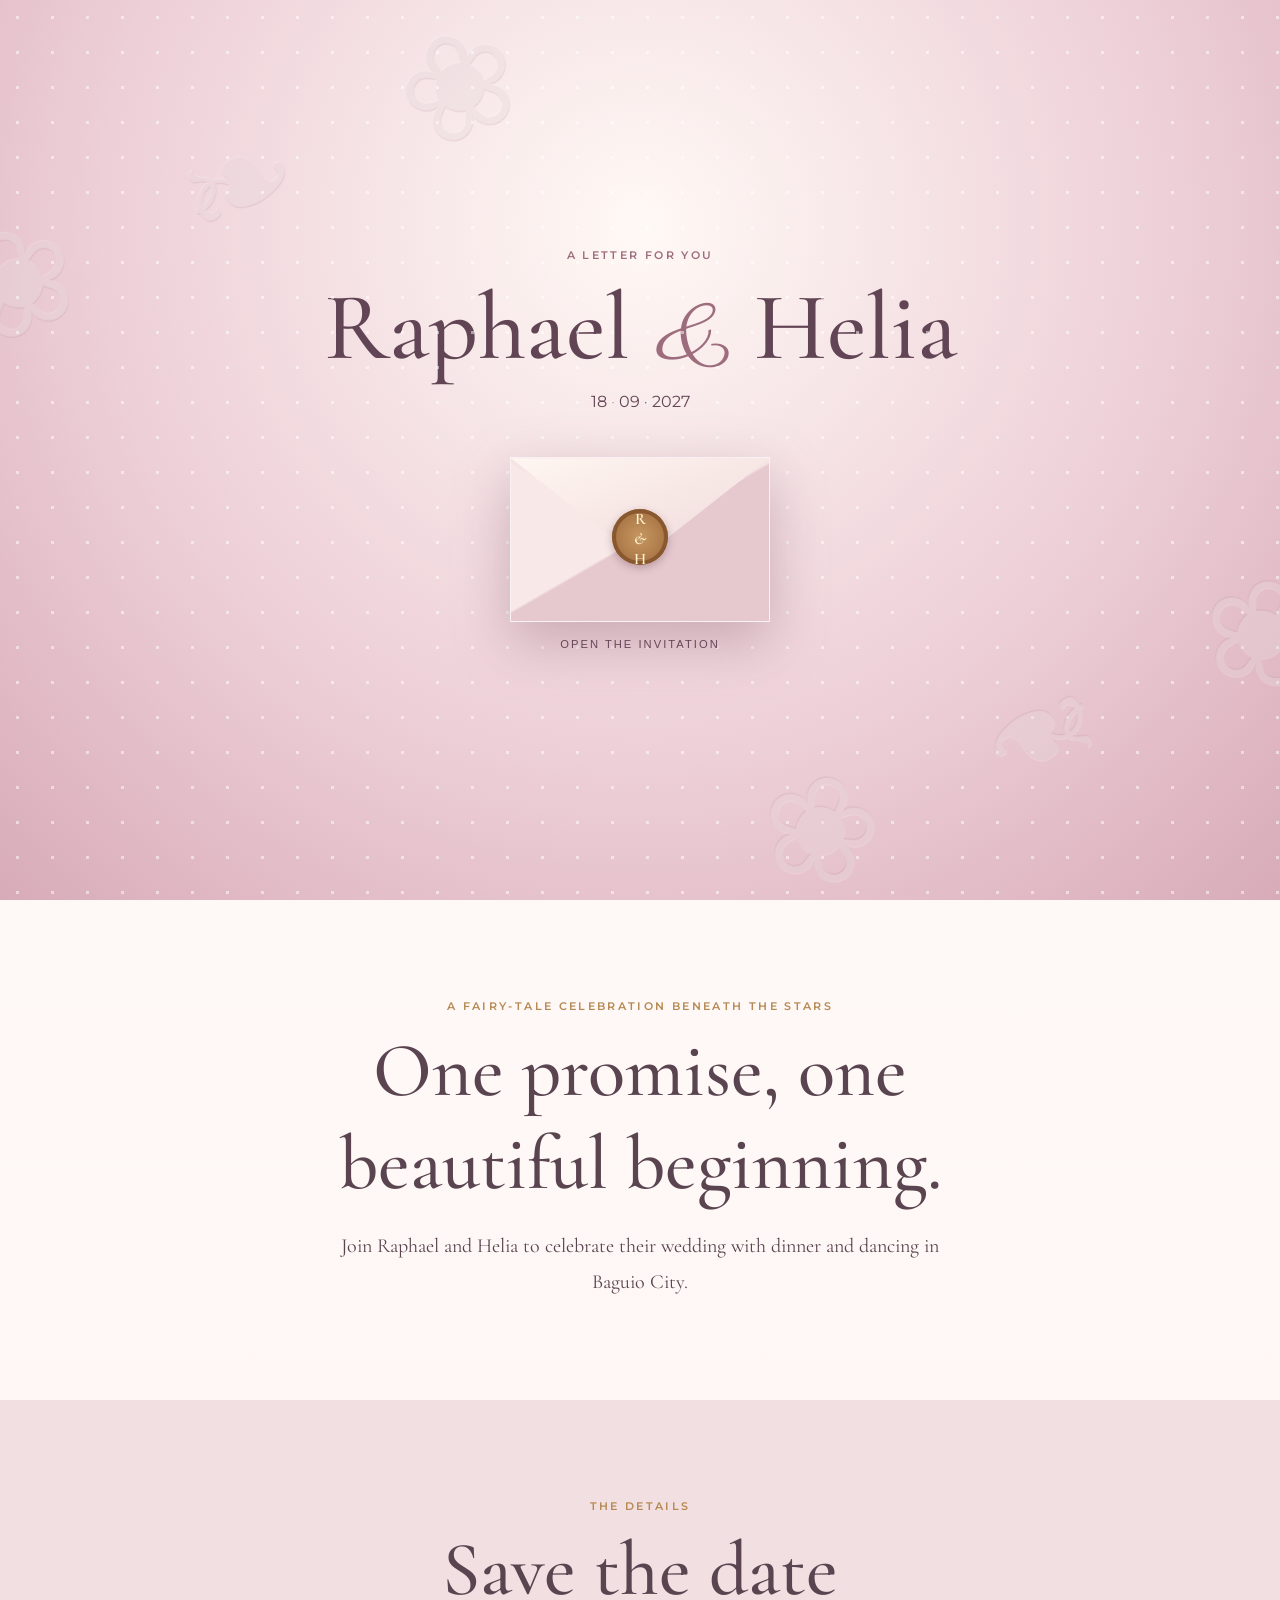
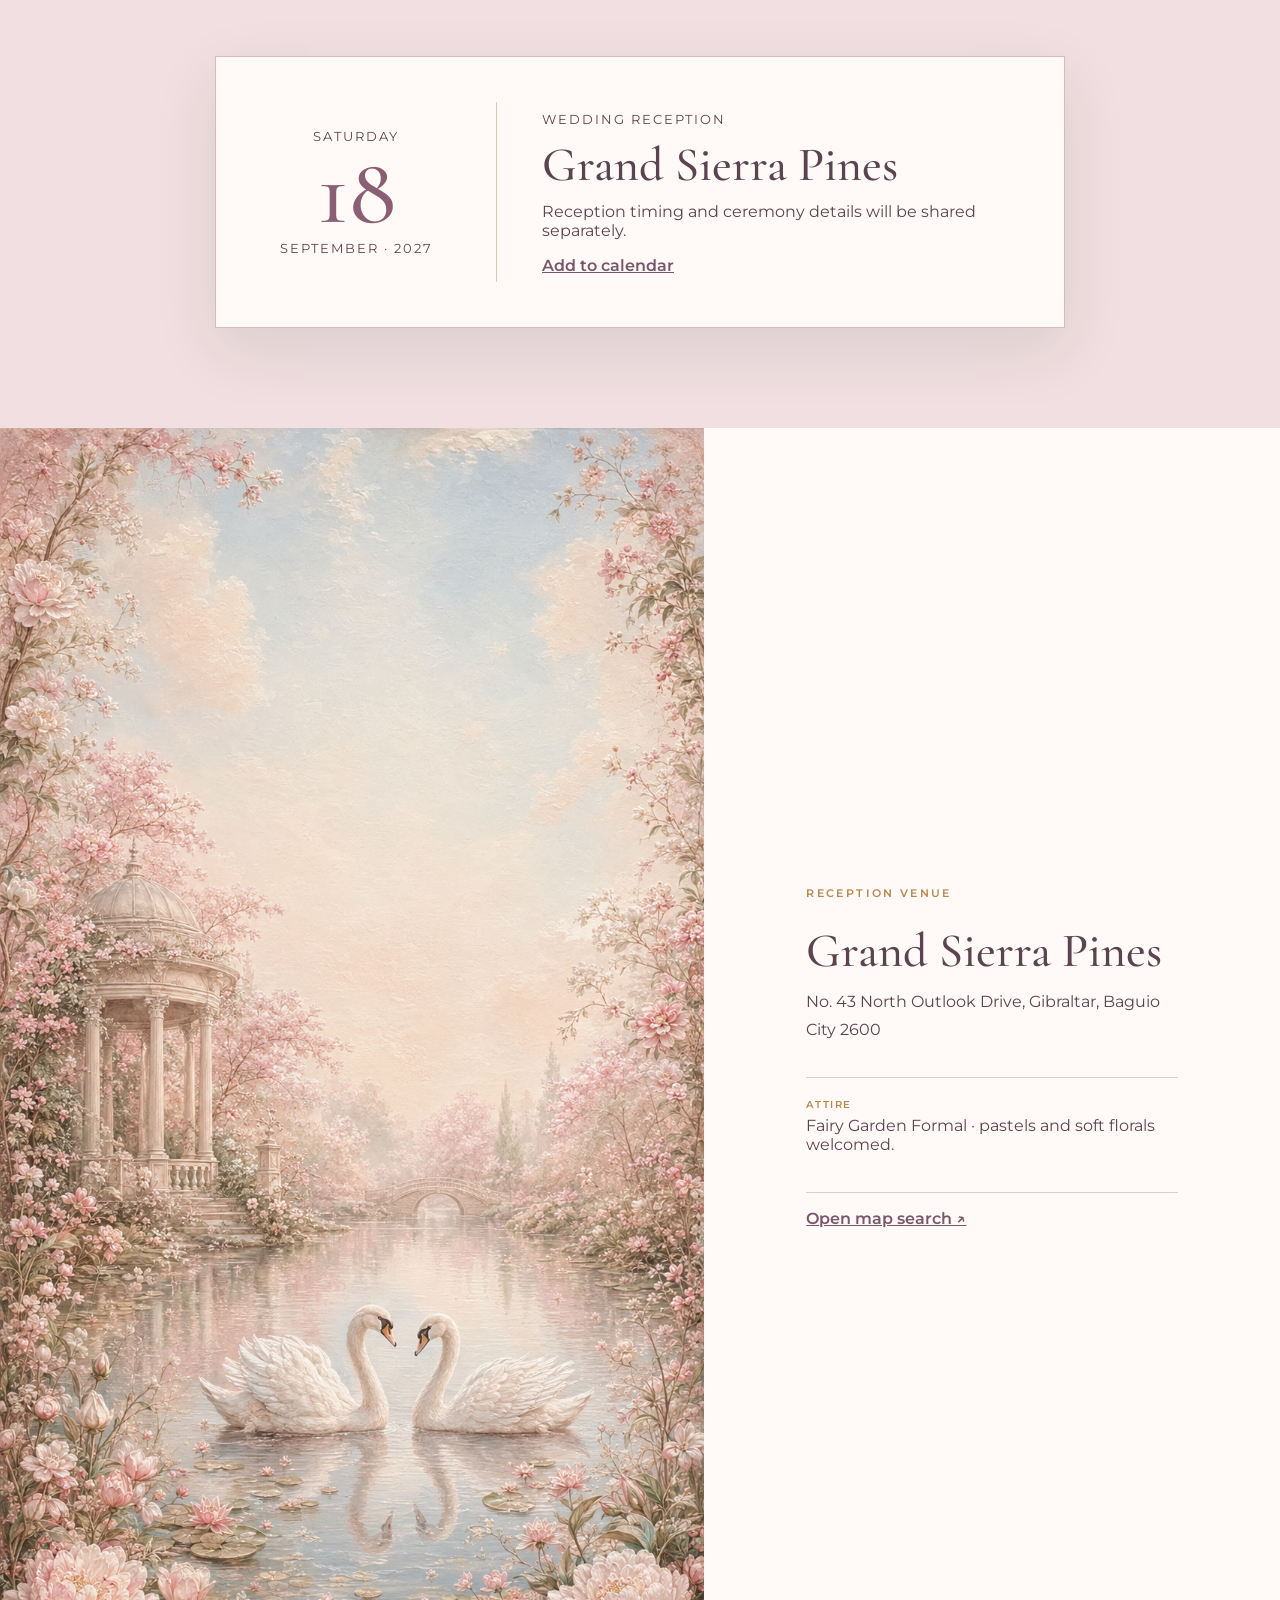
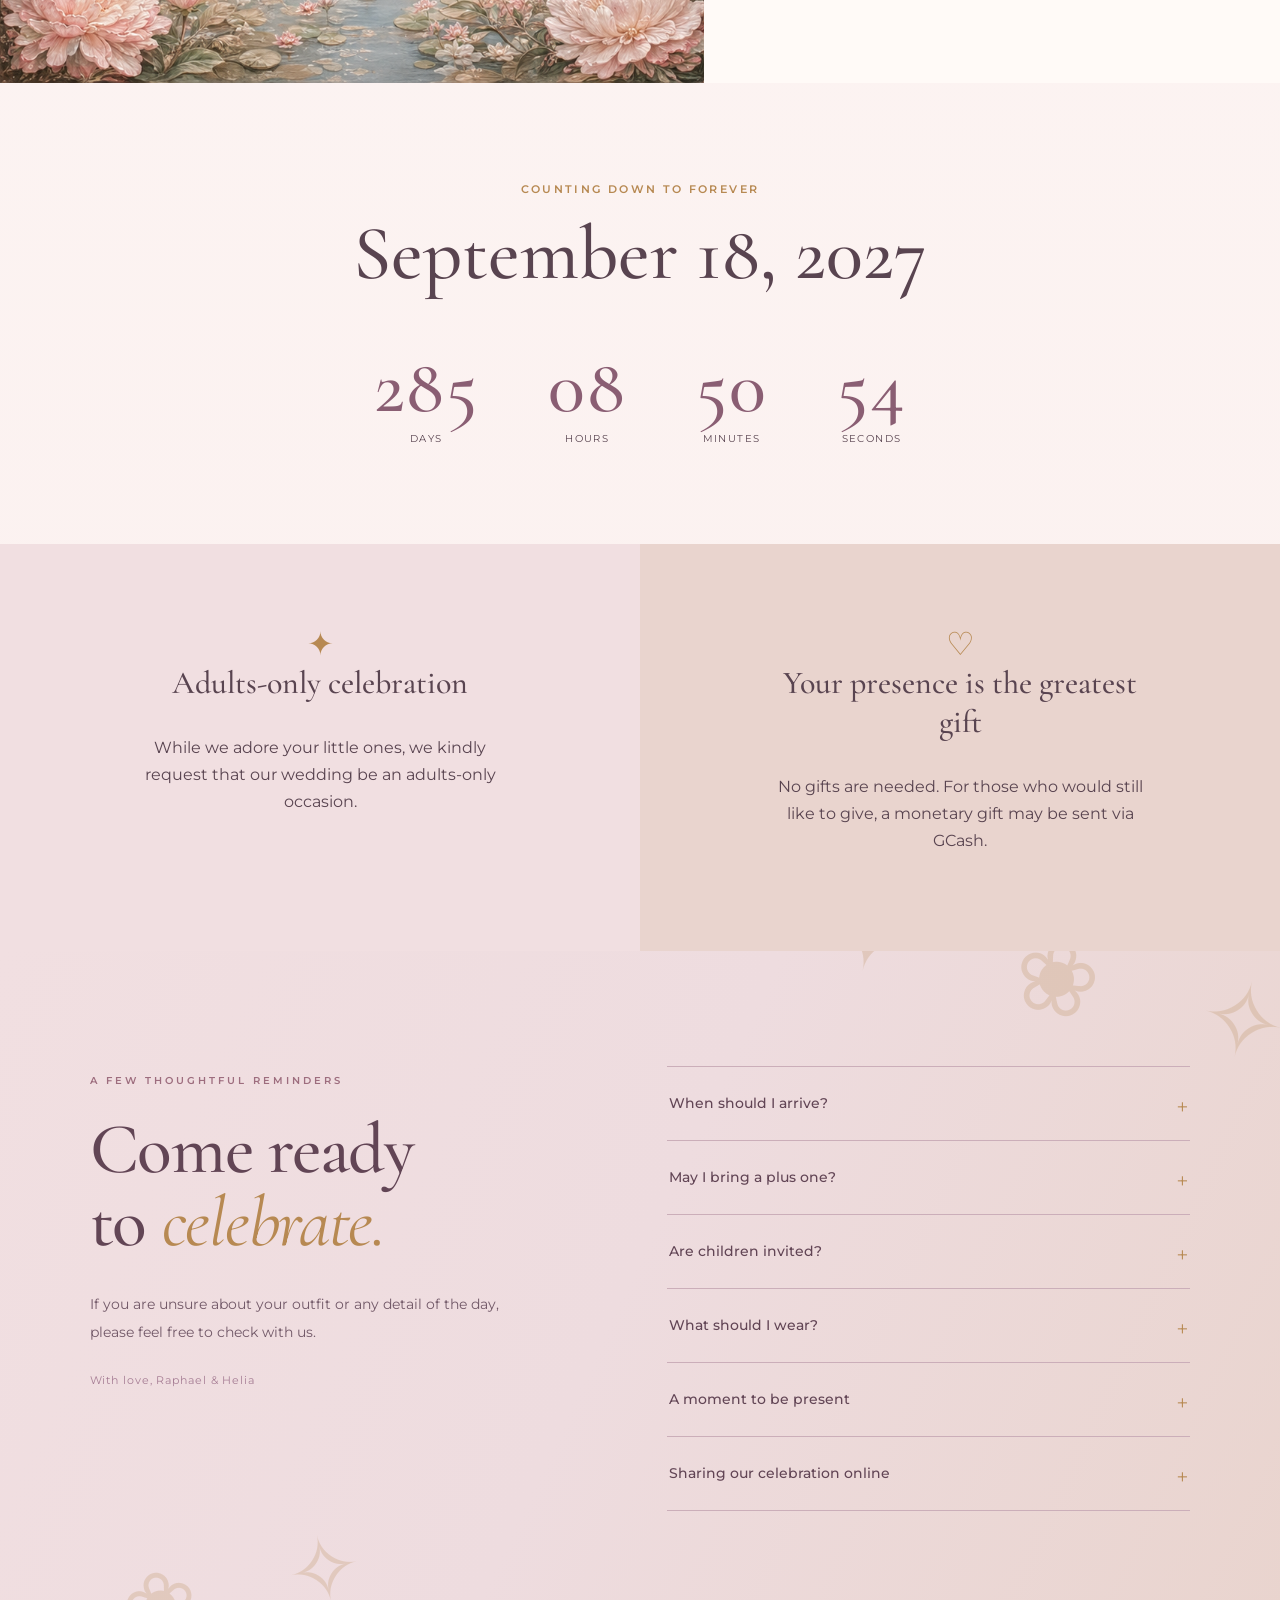
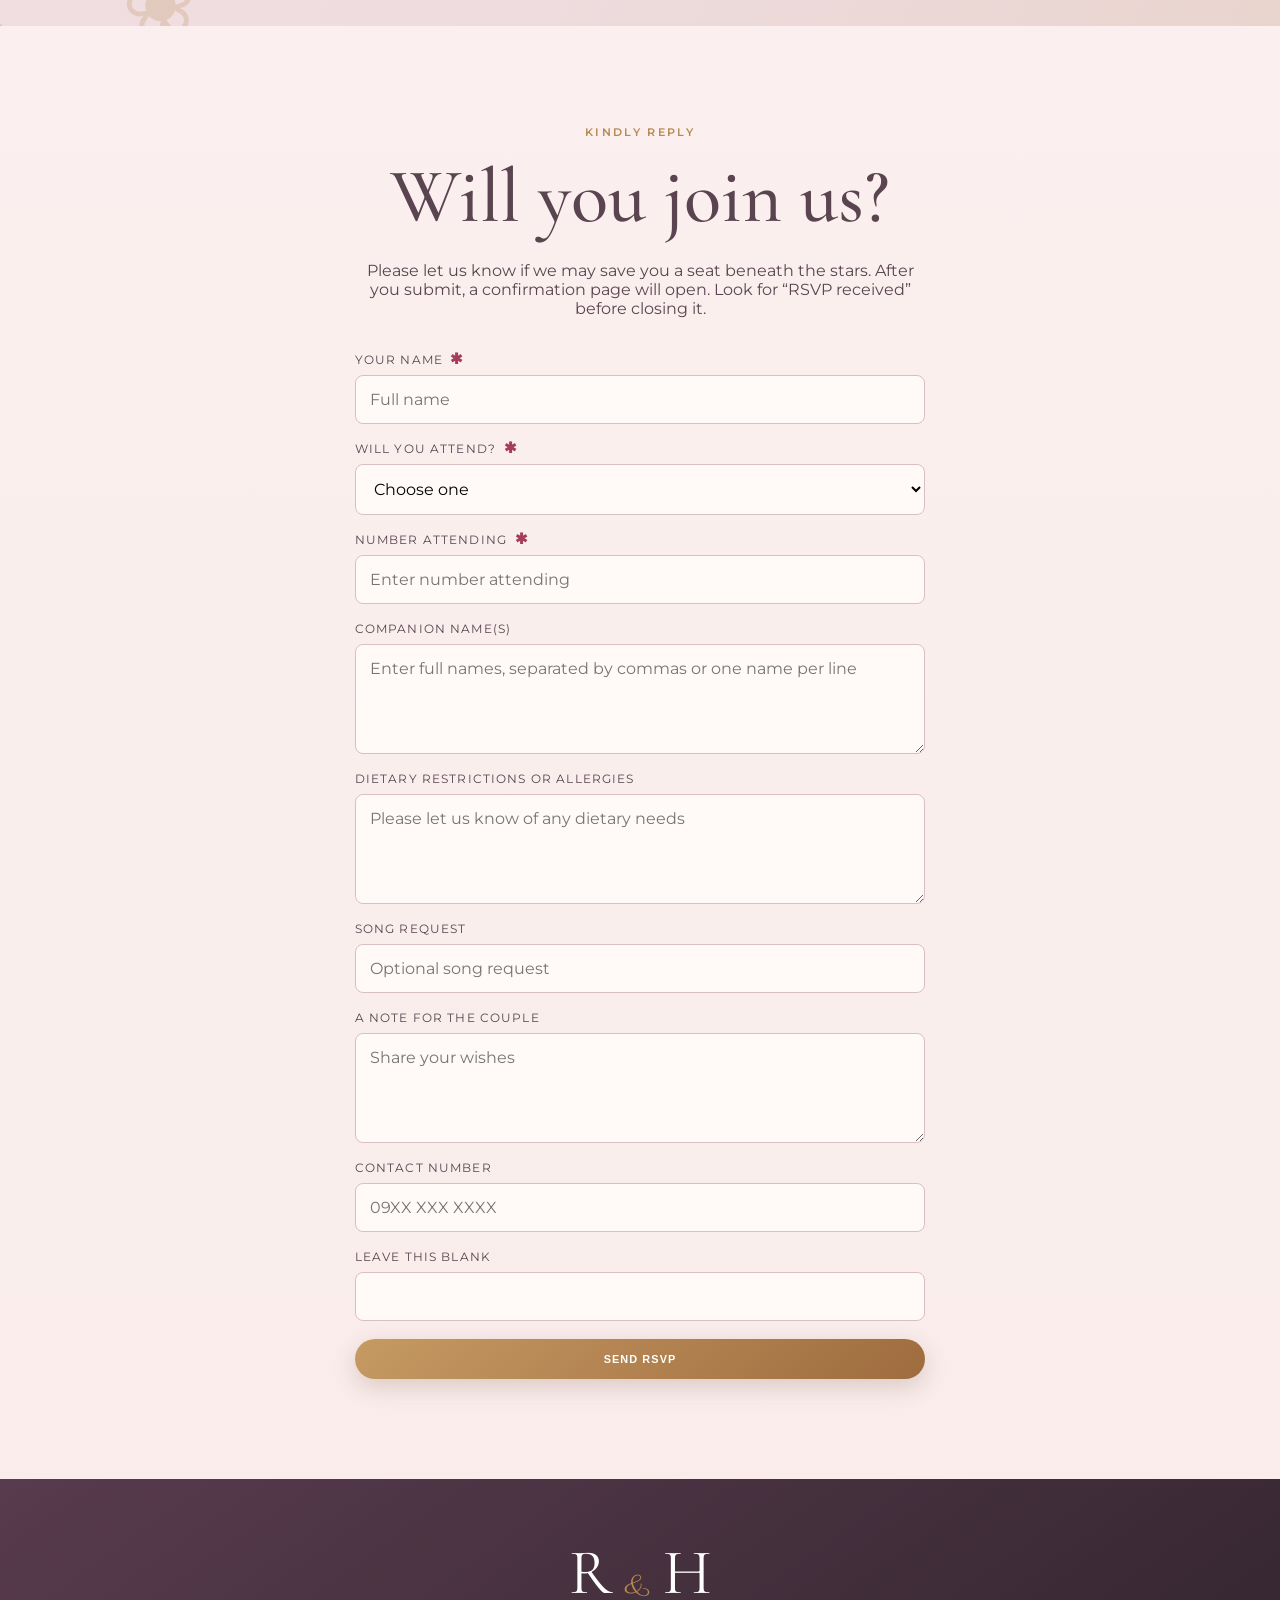
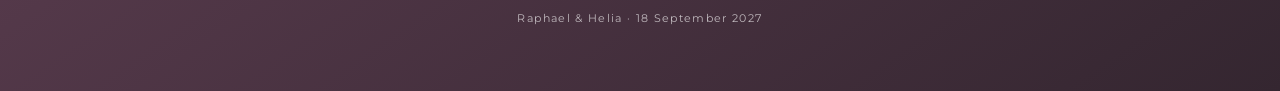
==== commit 16837db9: "Load rose reminder palette after all site styles" ====
--- a/index.html
+++ b/index.html
@@ -14,6 +14,7 @@
   <link href="https://fonts.googleapis.com/css2?family=Cormorant+Garamond:wght@400;500;600&family=Montserrat:wght@400;500;600&family=Parisienne&display=swap" rel="stylesheet">
   <link rel="stylesheet" href="style.css?v=fairy-reminders-2">
   <link rel="stylesheet" href="swan-garden.css">
+  <link rel="stylesheet" href="reminders-theme.css?v=rose-20261120">
 </head>
 <body class="locked">
 <audio id="music" loop preload="auto">
--- a/reminders-theme.css
+++ b/reminders-theme.css
@@ -0,0 +1,108 @@
+/* Fairy-garden Thoughtful Reminders — matches the existing blush/mauve site
+   Palette sampled from swan-garden.css and the two cards immediately above. */
+.thoughtful-reminders {
+  position: relative;
+  isolation: isolate;
+  overflow: hidden;
+  background: linear-gradient(115deg, #f1dfe1 0%, #eedcdf 49%, #e9d4ce 100%);
+  color: #594450;
+  padding: clamp(76px, 9vw, 124px) max(7vw, 24px);
+}
+.thoughtful-reminders::before,
+.thoughtful-reminders::after {
+  position: absolute;
+  pointer-events: none;
+  z-index: -1;
+  font-family: "Cormorant Garamond", Georgia, serif;
+  color: #b78952;
+  opacity: 0.23;
+  letter-spacing: .4em;
+  white-space: nowrap;
+  content: "✦   ❀   ✧";
+}
+.thoughtful-reminders::before { top: -28px; right: -50px; font-size: clamp(3.5rem, 8vw, 7rem); transform: rotate(13deg); }
+.thoughtful-reminders::after { bottom: -32px; left: -45px; font-size: clamp(3rem, 7vw, 6rem); transform: rotate(-12deg); }
+.thoughtful-reminders .reminders-inner {
+  position: relative;
+  max-width: 1190px;
+  margin: auto;
+  display: grid;
+  grid-template-columns: minmax(0, 1fr) minmax(0, 1.1fr);
+  gap: clamp(48px, 8vw, 125px);
+  align-items: start;
+}
+.thoughtful-reminders .reminders-kicker {
+  color: #9d6d7e;
+  font-size: .65rem;
+  font-weight: 600;
+  letter-spacing: .29em;
+  text-transform: uppercase;
+  margin: 8px 0 26px;
+}
+.thoughtful-reminders .reminders-intro h2 {
+  font: 500 clamp(3.2rem, 5.6vw, 5.8rem)/1.02 "Cormorant Garamond", Georgia, serif;
+  letter-spacing: -.018em;
+  color: #624555;
+  margin: 0 0 31px;
+}
+.thoughtful-reminders .reminders-intro h2 em {
+  font-weight: 400;
+  color: #b78952;
+}
+.thoughtful-reminders .reminders-intro > p:not(.reminders-kicker) {
+  max-width: 415px;
+  font-size: .9rem;
+  line-height: 1.95;
+  color: #725968;
+}
+.thoughtful-reminders .reminders-intro .reminders-signoff {
+  color: #9d6d7e;
+  font-size: .7rem;
+  letter-spacing: .08em;
+  margin-top: 24px;
+}
+.thoughtful-reminders .reminders-faq {
+  border-bottom: 1px solid #cbaeb9;
+}
+.thoughtful-reminders .reminders-faq details {
+  border-top: 1px solid #cbaeb9;
+}
+.thoughtful-reminders .reminders-faq details[open] {
+  background: rgba(255, 253, 251, 0.24);
+}
+.thoughtful-reminders .reminders-faq summary {
+  list-style: none;
+  display: flex;
+  align-items: center;
+  justify-content: space-between;
+  gap: 25px;
+  min-height: 73px;
+  padding: 20px 2px;
+  cursor: pointer;
+  color: #624555;
+  font-size: .85rem;
+  font-weight: 500;
+  line-height: 1.55;
+}
+.thoughtful-reminders .reminders-faq summary::-webkit-details-marker { display: none; }
+.thoughtful-reminders .reminders-faq summary::after {
+  content: "+";
+  flex-shrink: 0;
+  color: #b78952;
+  font: 400 1.7rem/1 "Cormorant Garamond", Georgia, serif;
+}
+.thoughtful-reminders .reminders-faq details[open] > summary::after { content: "×"; }
+.thoughtful-reminders .reminders-faq summary:focus-visible { outline: 2px solid #b78952; outline-offset: 4px; }
+.thoughtful-reminders .reminders-faq details > p {
+  margin: 0;
+  padding: 0 33px 28px 2px;
+  color: #725968;
+  font-size: .85rem;
+  line-height: 1.9;
+}
+@media (max-width: 800px) {
+  .thoughtful-reminders { padding: 72px 27px; }
+  .thoughtful-reminders .reminders-inner { grid-template-columns: 1fr; gap: 38px; }
+  .thoughtful-reminders .reminders-intro h2 { font-size: clamp(3.4rem, 12vw, 5rem); }
+  .thoughtful-reminders .reminders-faq summary { min-height: 69px; }
+}
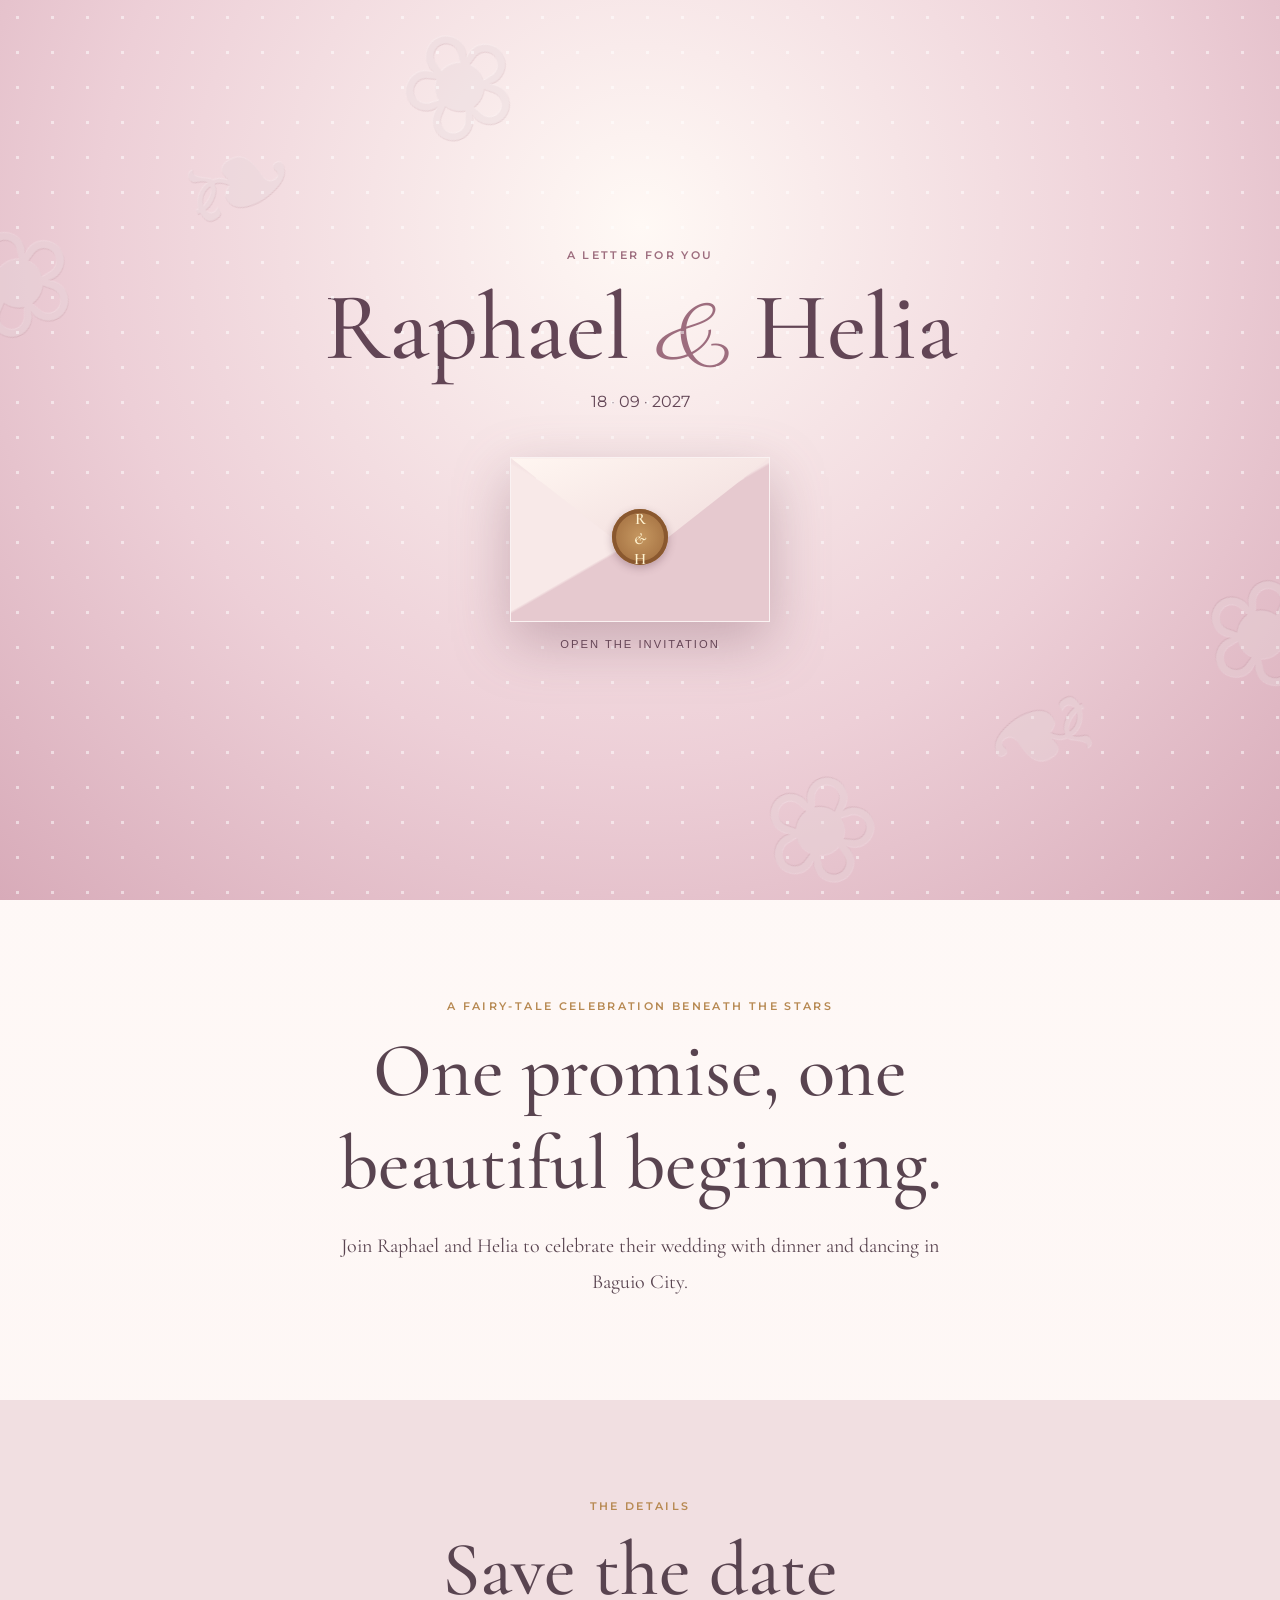
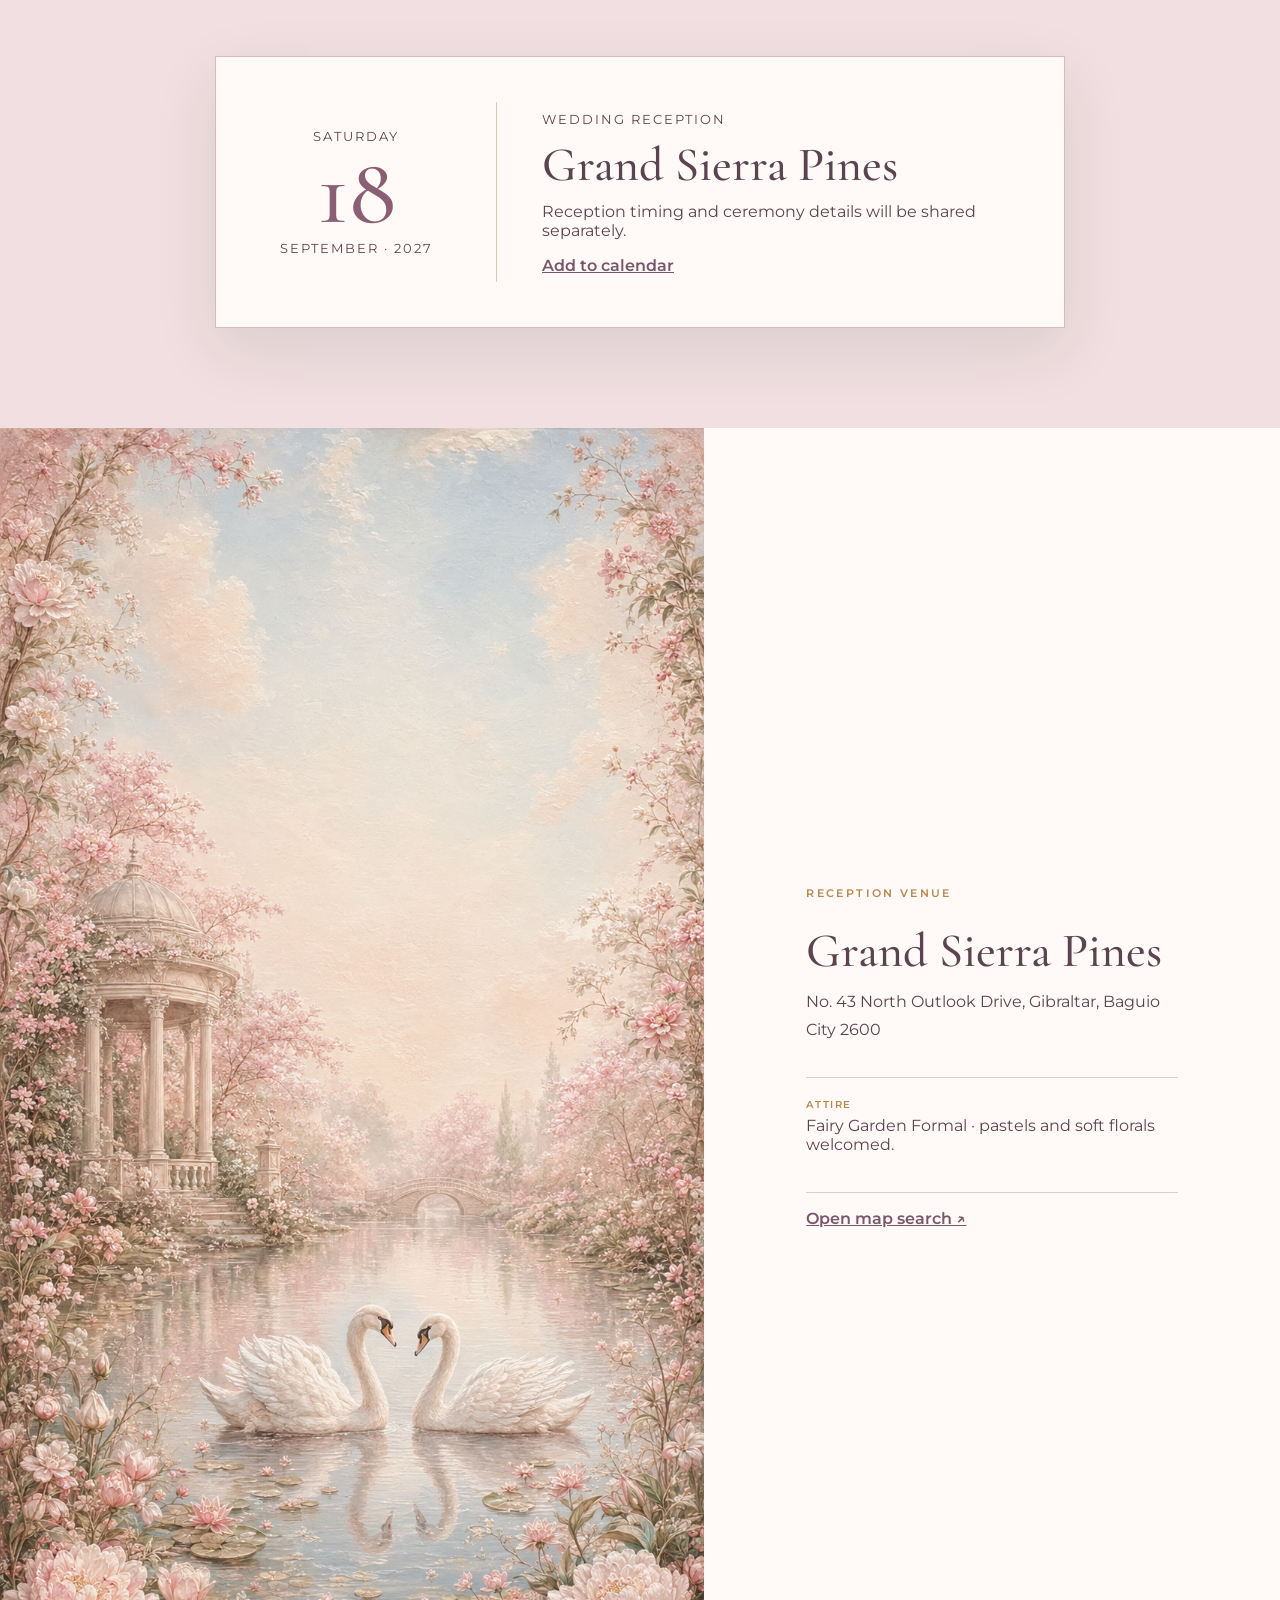
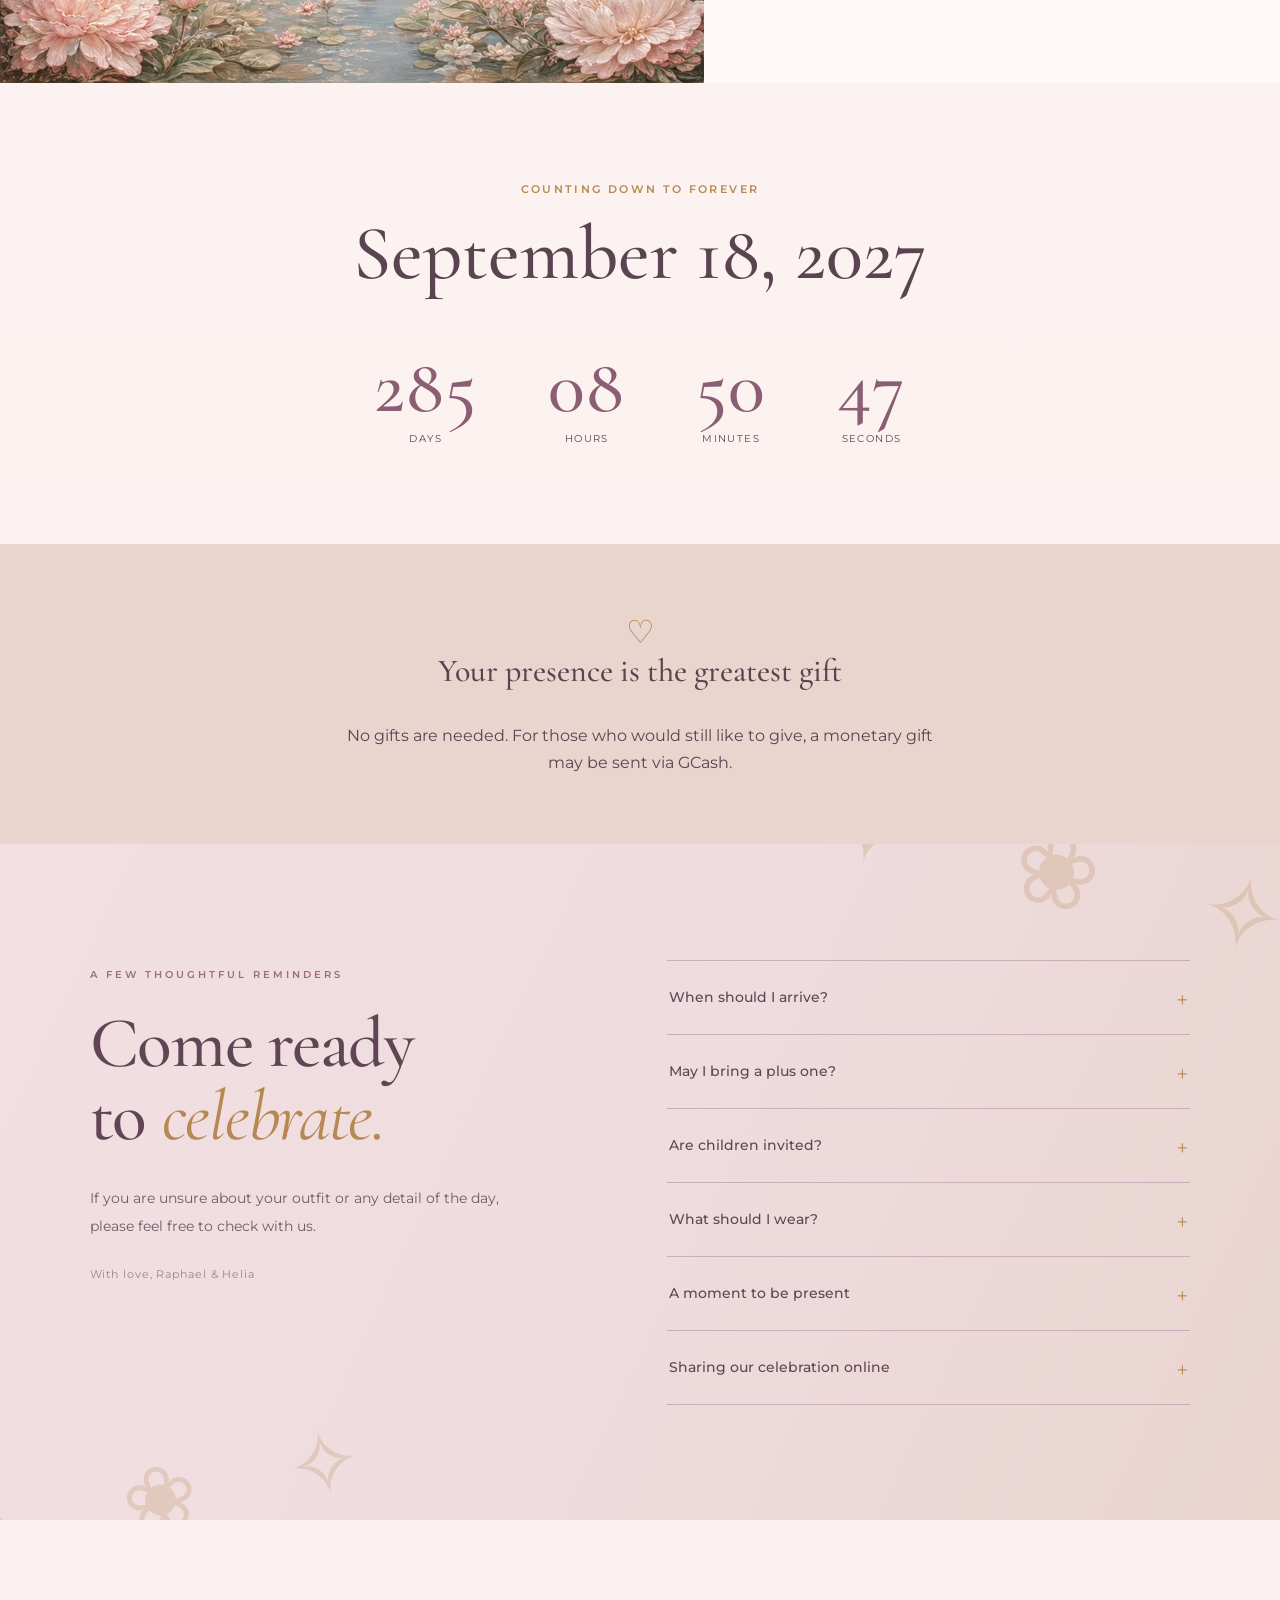
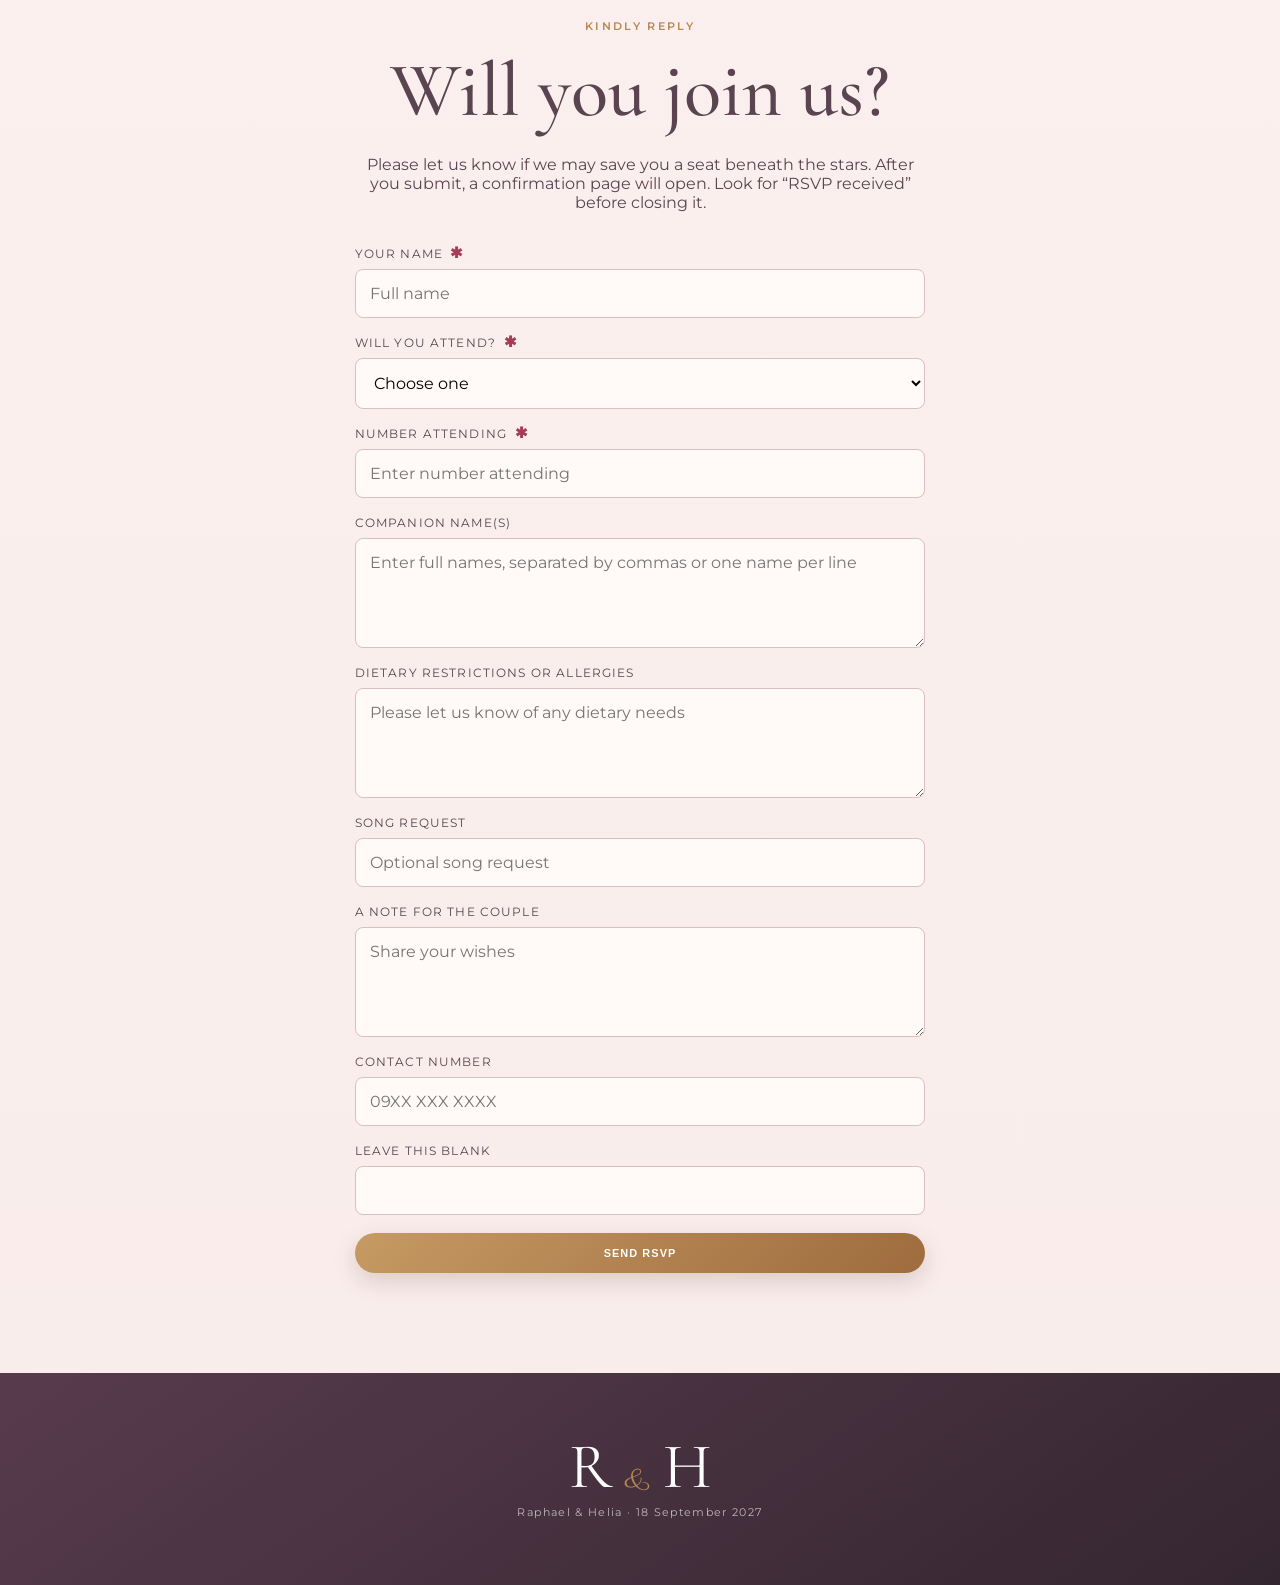
==== commit 25a19640: "Remove large adults-only celebration panel and retain FAQ reminder" ====
--- a/index.html
+++ b/index.html
@@ -14,7 +14,7 @@
   <link href="https://fonts.googleapis.com/css2?family=Cormorant+Garamond:wght@400;500;600&family=Montserrat:wght@400;500;600&family=Parisienne&display=swap" rel="stylesheet">
   <link rel="stylesheet" href="style.css?v=fairy-reminders-2">
   <link rel="stylesheet" href="swan-garden.css">
-  <link rel="stylesheet" href="reminders-theme.css?v=rose-20261120">
+  <link rel="stylesheet" href="reminders-theme.css?v=rose-20261120b">
 </head>
 <body class="locked">
 <audio id="music" loop preload="auto">
@@ -91,8 +91,7 @@
       <div class="clock"><span><b id="days">000</b>Days</span><span><b id="hours">00</b>Hours</span><span><b id="minutes">00</b>Minutes</span><span><b id="seconds">00</b>Seconds</span></div>
     </section>
 
-    <section class="notes">
-      <article><span>✦</span><h3>Adults-only celebration</h3><p>While we adore your little ones, we kindly request that our wedding be an adults-only occasion.</p></article>
+    <section class="notes notes-single">
       <article><span>♡</span><h3>Your presence is the greatest gift</h3><p>No gifts are needed. For those who would still like to give, a monetary gift may be sent via GCash.</p></article>
     </section>
 
--- a/reminders-theme.css
+++ b/reminders-theme.css
@@ -106,3 +106,14 @@
   .thoughtful-reminders .reminders-intro h2 { font-size: clamp(3.4rem, 12vw, 5rem); }
   .thoughtful-reminders .reminders-faq summary { min-height: 69px; }
 }
+
+
+/* One centered gift note, with the oversized adults-only panel removed. */
+.notes.notes-single{display:block;background:#e9d4ce}
+.notes.notes-single article{
+  background:#e9d4ce;
+  padding:clamp(48px,6vw,68px) 24px;
+  max-width:850px;
+  margin:0 auto;
+}
+.notes.notes-single article p{max-width:610px;margin:0 auto}
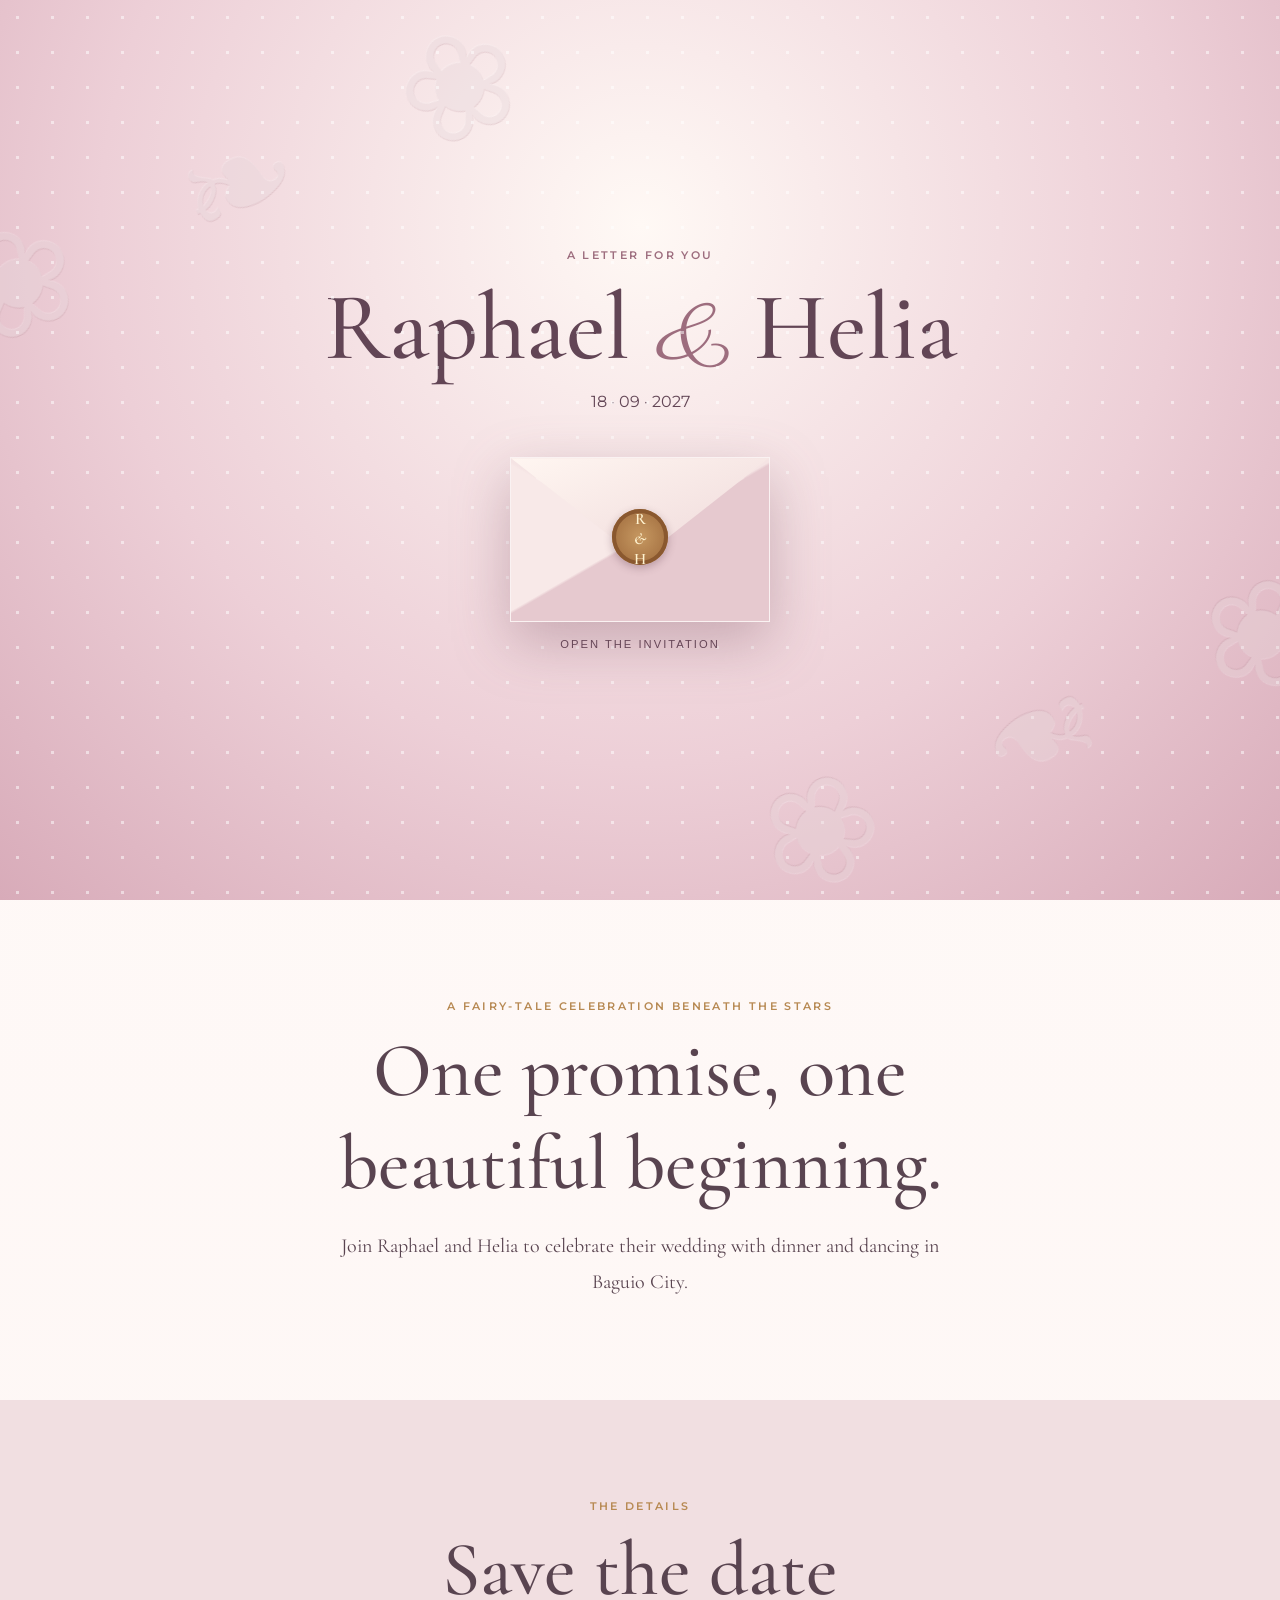
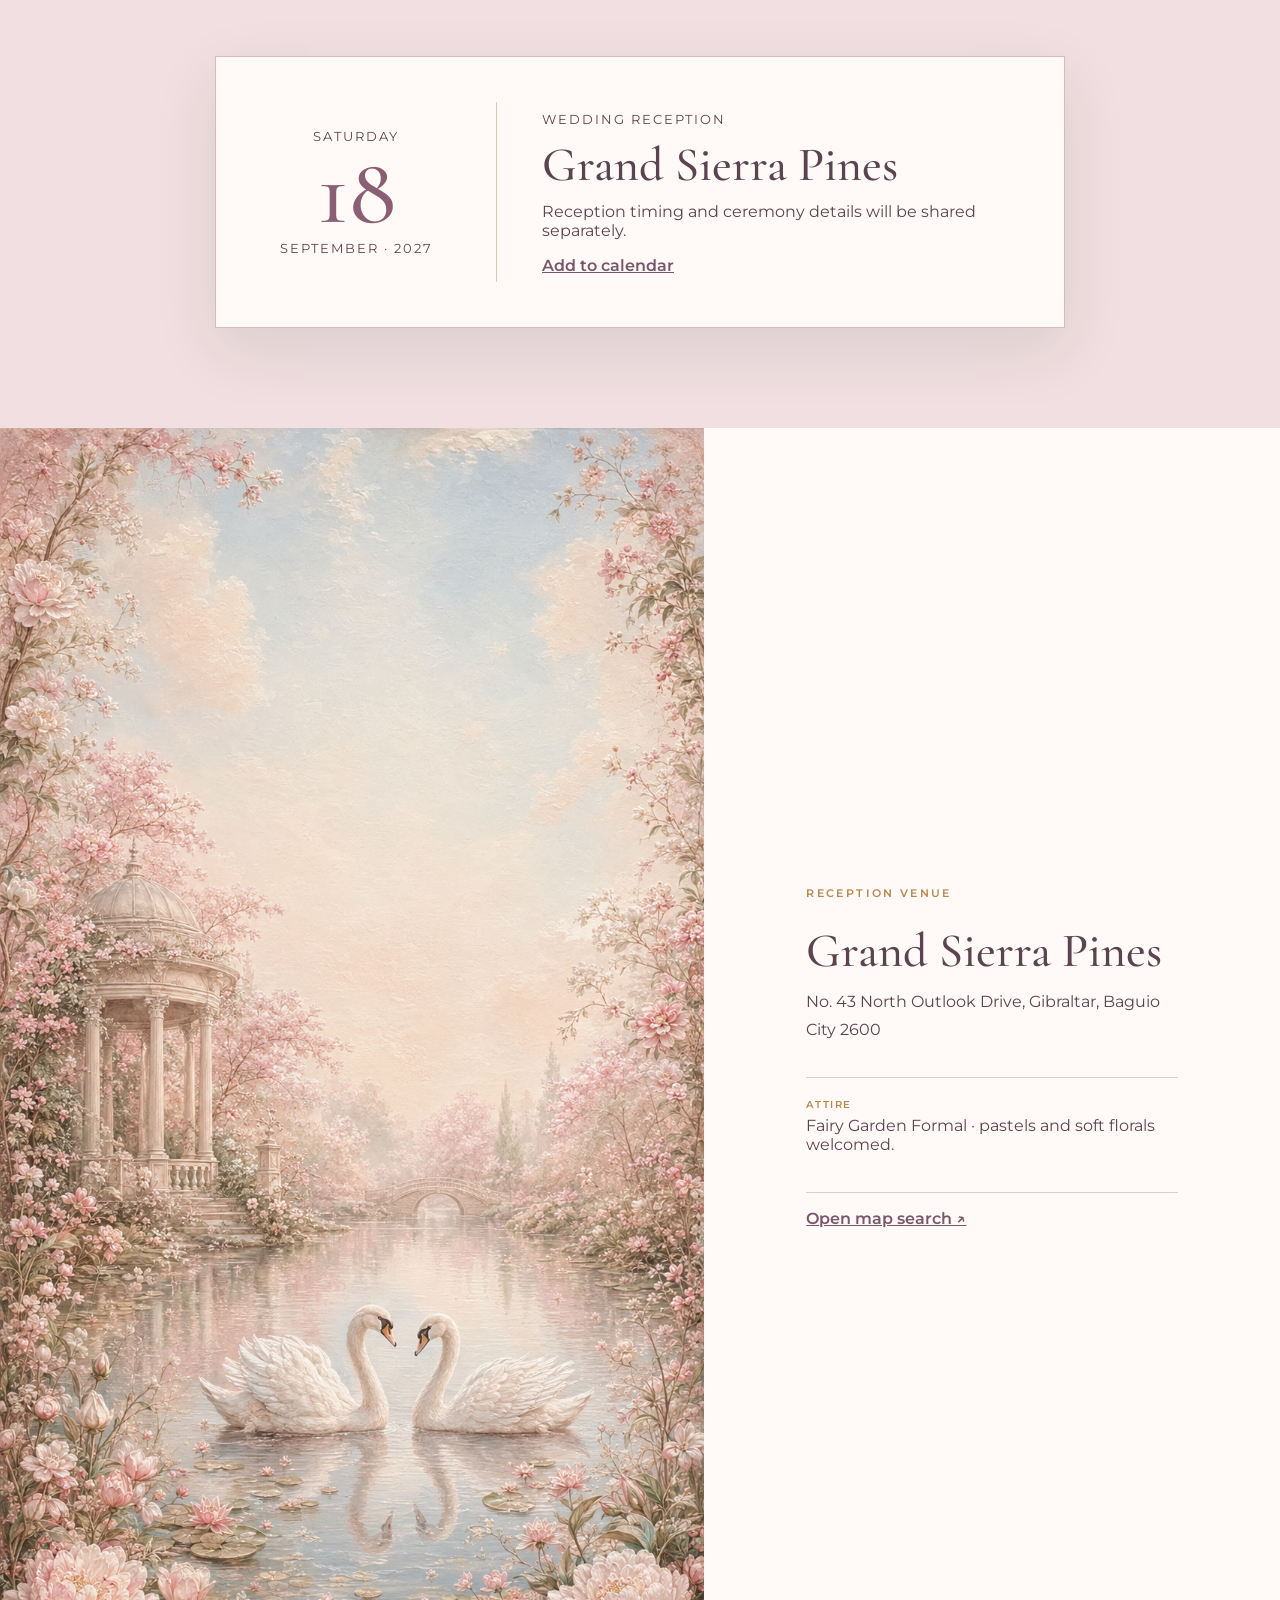
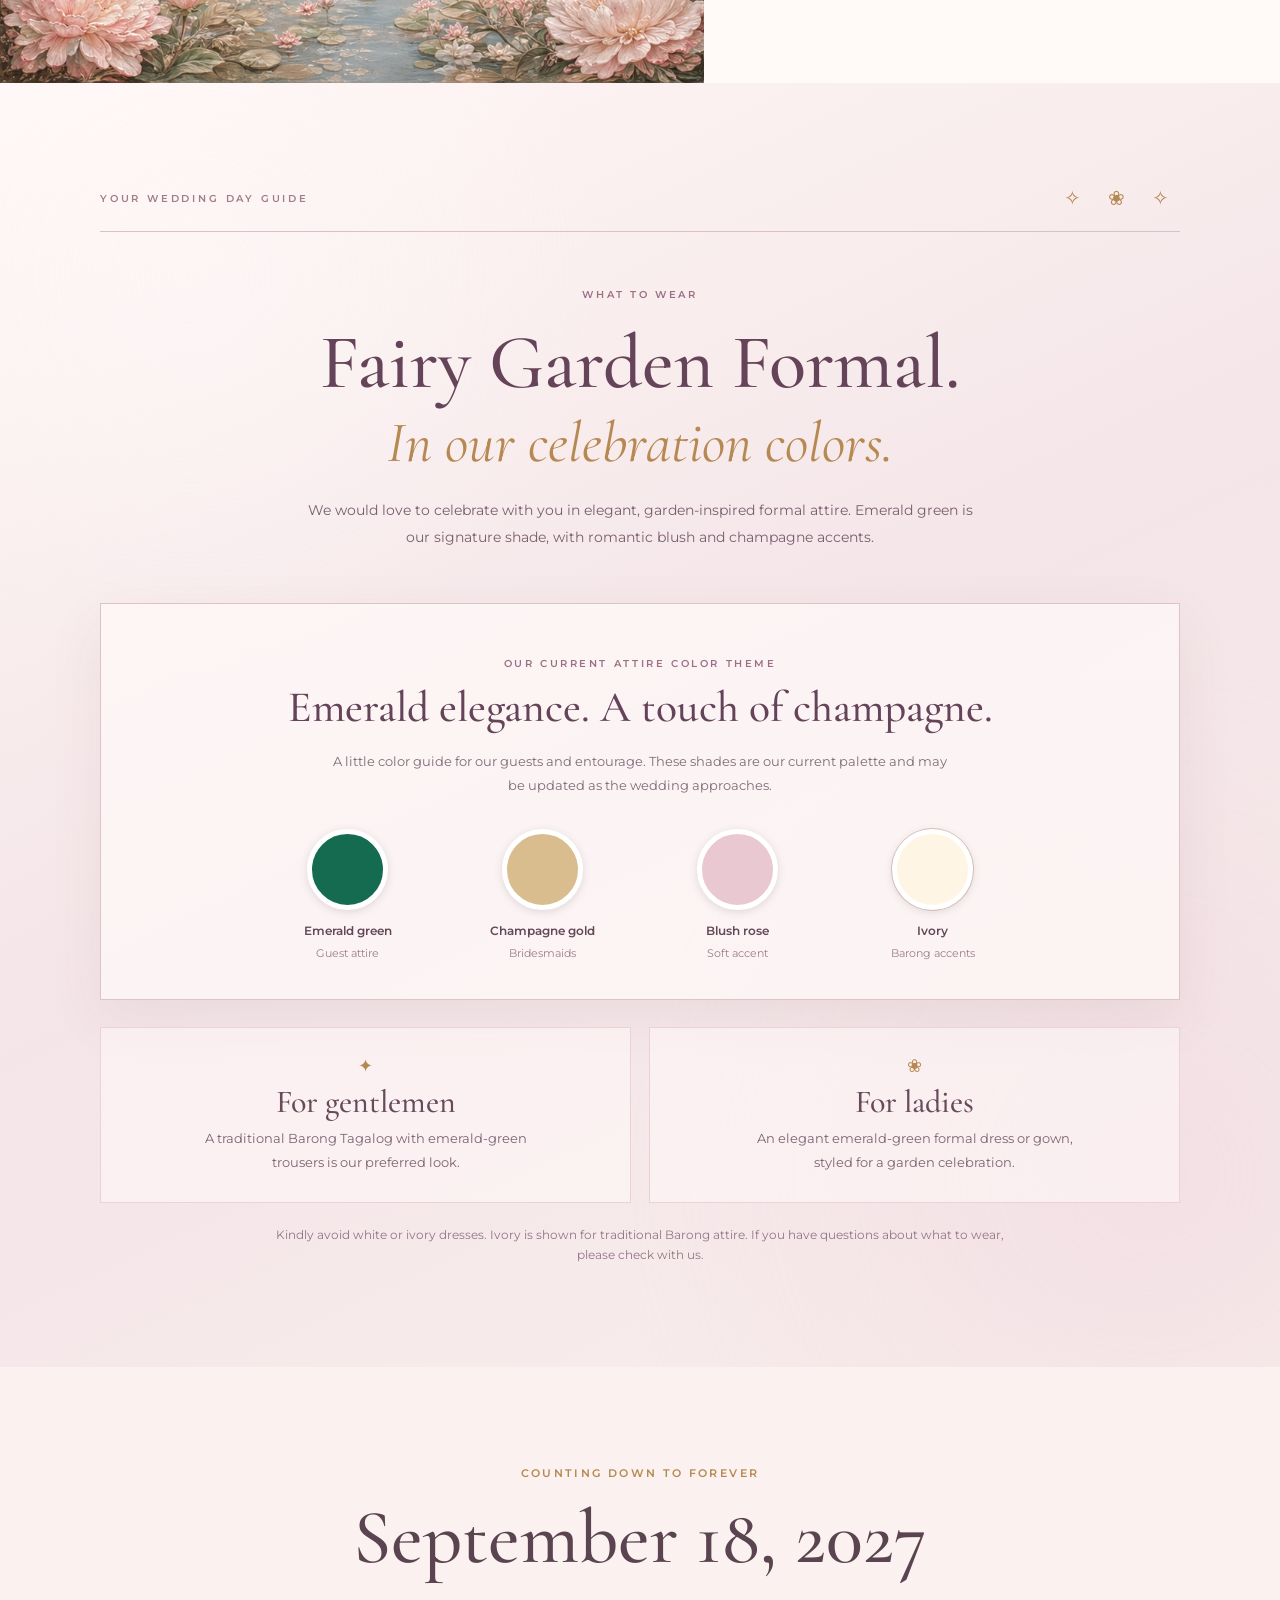
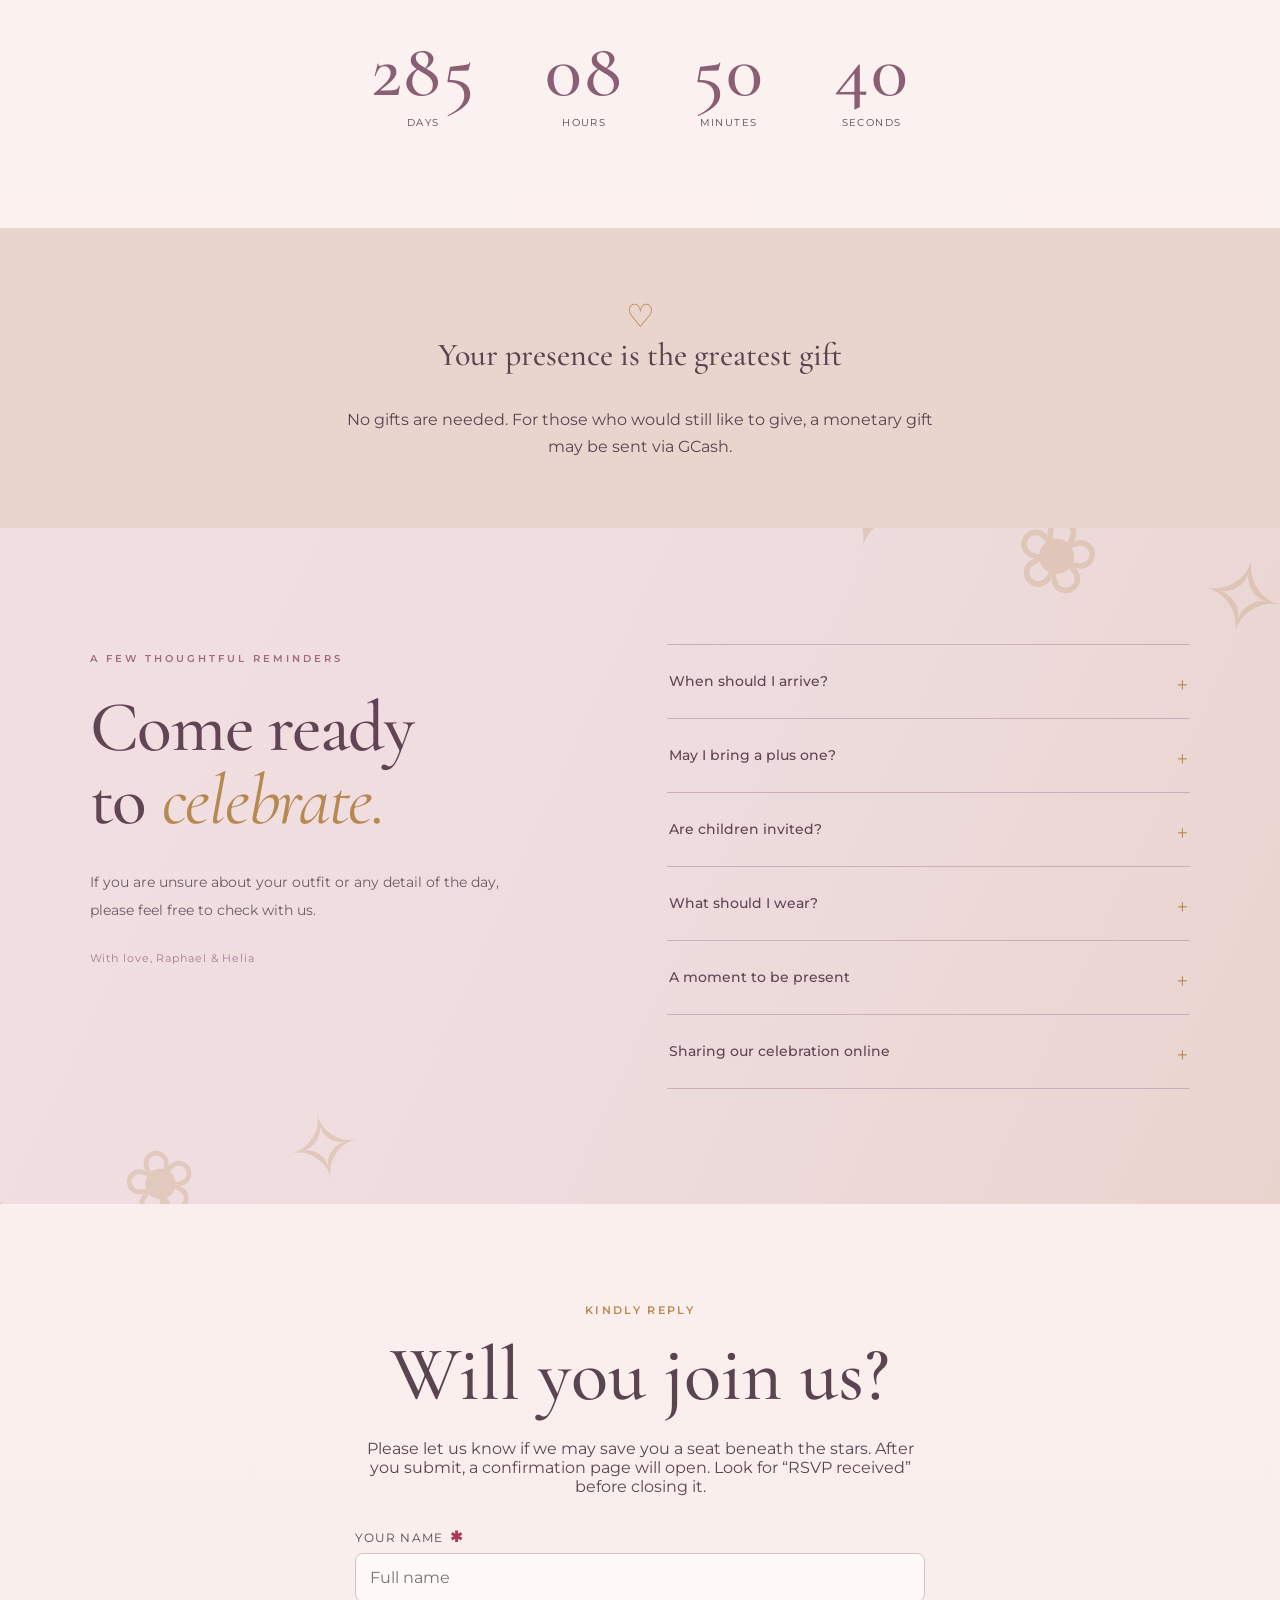
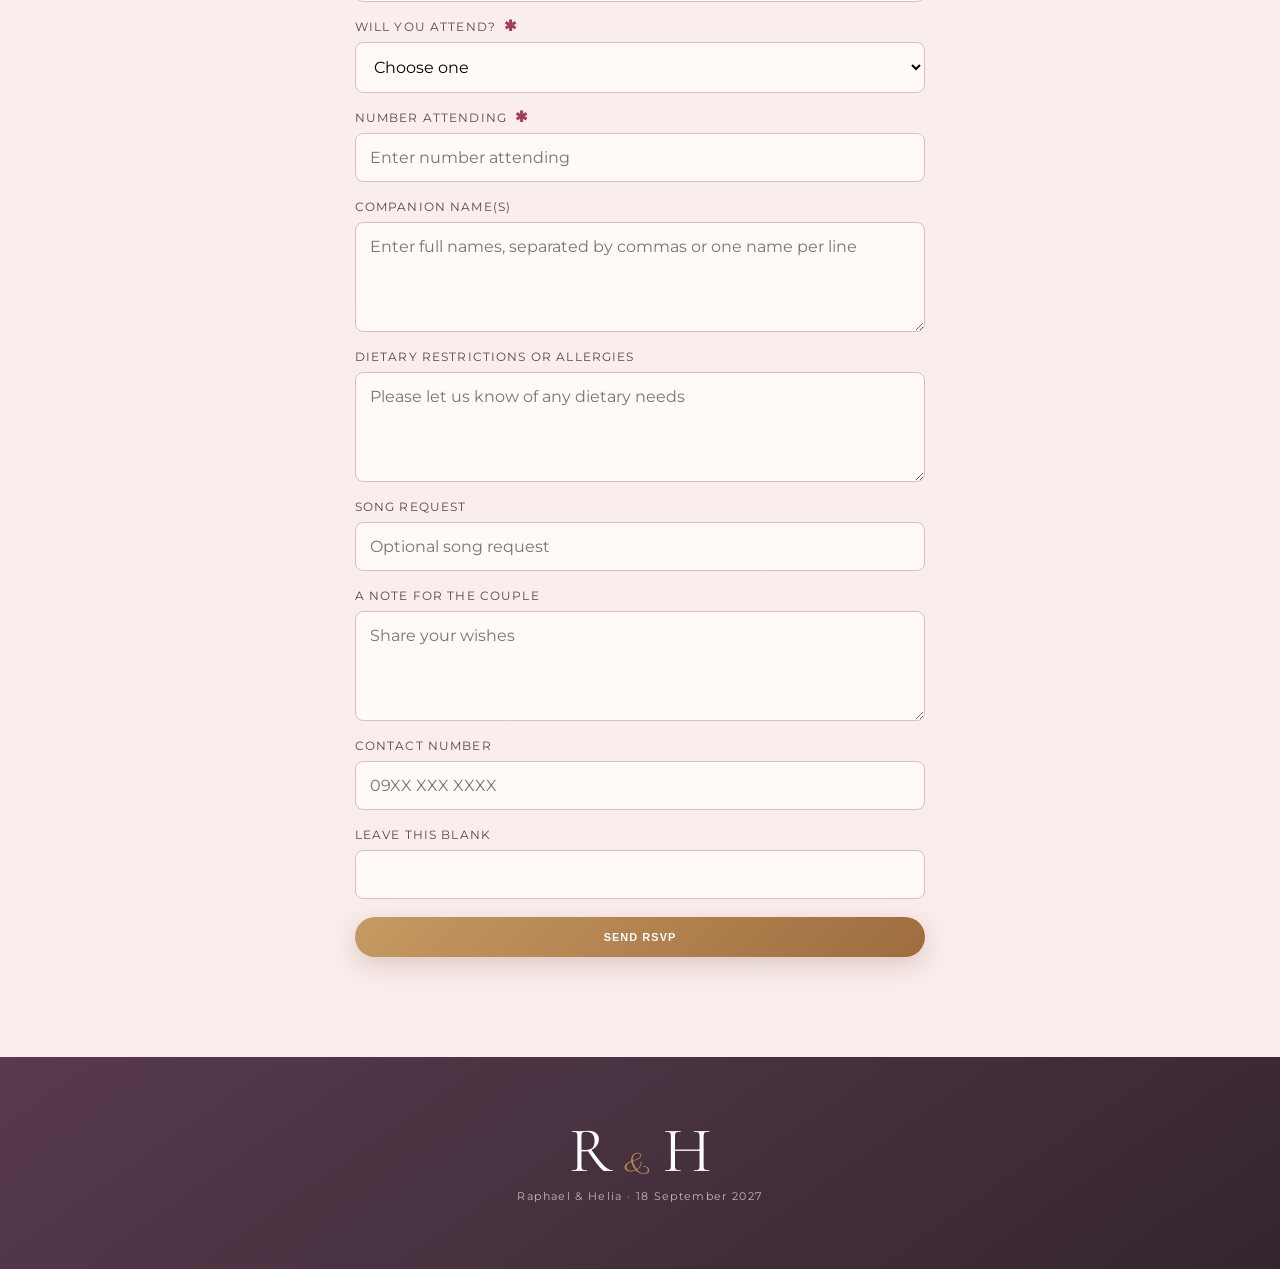
==== commit a64dad92: "Add What to Wear guide with emerald guest attire and champagne bridesmaids" ====
--- a/index.html
+++ b/index.html
@@ -15,6 +15,7 @@
   <link rel="stylesheet" href="style.css?v=fairy-reminders-2">
   <link rel="stylesheet" href="swan-garden.css">
   <link rel="stylesheet" href="reminders-theme.css?v=rose-20261120b">
+  <link rel="stylesheet" href="attire-theme.css?v=emerald-20261120">
 </head>
 <body class="locked">
 <audio id="music" loop preload="auto">
@@ -85,6 +86,58 @@
       </div>
     </section>
 
+
+    <section class="attire-guide" id="what-to-wear" aria-labelledby="attire-heading">
+      <div class="attire-inner">
+        <div class="attire-section-mark"><span>YOUR WEDDING DAY GUIDE</span><span class="attire-flourish" aria-hidden="true">✧ ❀ ✧</span></div>
+        <div class="attire-heading">
+          <p class="attire-eyebrow">WHAT TO WEAR</p>
+          <h2 id="attire-heading">Fairy Garden Formal.<em>In our celebration colors.</em></h2>
+          <p>We would love to celebrate with you in elegant, garden-inspired formal attire. Emerald green is our signature shade, with romantic blush and champagne accents.</p>
+        </div>
+        <div class="attire-palette-card">
+          <p class="attire-eyebrow">OUR CURRENT ATTIRE COLOR THEME</p>
+          <h3>Emerald elegance. A touch of champagne.</h3>
+          <p class="attire-palette-description">A little color guide for our guests and entourage. These shades are our current palette and may be updated as the wedding approaches.</p>
+          <div class="attire-swatches" aria-label="Wedding attire palette">
+            <div class="attire-swatch-item">
+              <span class="attire-swatch attire-emerald" aria-hidden="true"></span>
+              <strong>Emerald green</strong>
+              <small>Guest attire</small>
+            </div>
+            <div class="attire-swatch-item">
+              <span class="attire-swatch attire-champagne" aria-hidden="true"></span>
+              <strong>Champagne gold</strong>
+              <small>Bridesmaids</small>
+            </div>
+            <div class="attire-swatch-item">
+              <span class="attire-swatch attire-blush" aria-hidden="true"></span>
+              <strong>Blush rose</strong>
+              <small>Soft accent</small>
+            </div>
+            <div class="attire-swatch-item">
+              <span class="attire-swatch attire-ivory" aria-hidden="true"></span>
+              <strong>Ivory</strong>
+              <small>Barong accents</small>
+            </div>
+          </div>
+        </div>
+        <div class="attire-suggestions">
+          <div class="attire-suggestion">
+            <span class="attire-ornament" aria-hidden="true">✦</span>
+            <h4>For gentlemen</h4>
+            <p>A traditional Barong Tagalog with emerald-green trousers is our preferred look.</p>
+          </div>
+          <div class="attire-suggestion">
+            <span class="attire-ornament" aria-hidden="true">❀</span>
+            <h4>For ladies</h4>
+            <p>An elegant emerald-green formal dress or gown, styled for a garden celebration.</p>
+          </div>
+        </div>
+        <p class="attire-footnote">Kindly avoid white or ivory dresses. Ivory is shown for traditional Barong attire. If you have questions about what to wear, please check with us.</p>
+      </div>
+    </section>
+
     <section class="countdown">
       <p class="eyebrow">Counting down to forever</p>
       <h2>September 18, 2027</h2>
--- a/attire-theme.css
+++ b/attire-theme.css
@@ -0,0 +1,49 @@
+/* R & H wedding attire guide — future color edits live in the variables below. */
+.attire-guide{
+  --attire-emerald:#146B50;
+  --attire-champagne:#D9BD8E;
+  --attire-blush:#E9C8D1;
+  --attire-ivory:#FFF5E5;
+  color:#624858;
+  background:linear-gradient(155deg,#fff7f5 0%,#f4e5e8 52%,#f9eeed 100%);
+  padding:clamp(70px,8vw,116px) max(6vw,22px);
+  position:relative;
+}
+.attire-guide::before{content:"";position:absolute;inset:0;pointer-events:none;opacity:.3;background:radial-gradient(circle at 15% 15%,#fff 0,transparent 27%),radial-gradient(circle at 90% 85%,#e6c4d2 0,transparent 34%)}
+.attire-inner{max-width:1080px;margin:auto;position:relative}
+.attire-section-mark{border-bottom:1px solid #dbbfca;display:flex;justify-content:space-between;align-items:center;gap:20px;padding-bottom:20px;margin-bottom:56px;color:#a17b8e;text-transform:uppercase;letter-spacing:.27em;font-size:.65rem;font-weight:600}
+.attire-flourish{font:1.25rem "Cormorant Garamond",Georgia,serif;color:#b78952;letter-spacing:.55em}
+.attire-heading{text-align:center;max-width:820px;margin:0 auto 51px}
+.attire-eyebrow{font-size:.65rem;text-transform:uppercase;letter-spacing:.25em;color:#9b7087;font-weight:600;margin-bottom:22px}
+.attire-heading h2{font:500 clamp(3rem,6vw,5.6rem)/1.03 "Cormorant Garamond",Georgia,serif;color:#65445a;margin:0 auto 24px}
+.attire-heading h2 em{display:block;font-weight:400;color:#b78952;font-size:.75em;margin-top:12px}
+.attire-heading>p:last-child{font-size:.9rem;line-height:1.9;max-width:680px;margin:auto;color:#795e6f}
+.attire-palette-card{background:#fffaf8bd;border:1px solid #dcc3c7;padding:clamp(28px,5vw,53px) 26px 39px;text-align:center;box-shadow:0 18px 55px #5e374112}
+.attire-palette-card .attire-eyebrow{margin-bottom:12px}
+.attire-palette-card h3{font:500 clamp(1.8rem,3.4vw,2.8rem)/1.15 "Cormorant Garamond",Georgia,serif;color:#65445a;margin:0 auto 17px}
+.attire-palette-description{max-width:620px;margin:0 auto 32px;font-size:.82rem;line-height:1.85;color:#816b79}
+.attire-swatches{display:flex;justify-content:center;align-items:flex-start;flex-wrap:wrap;gap:clamp(18px,4vw,45px)}
+.attire-swatch-item{width:clamp(112px,14vw,150px);display:flex;flex-direction:column;align-items:center;gap:8px}
+.attire-swatch{display:block;width:81px;height:81px;border-radius:50%;border:5px solid white;box-shadow:0 2px 9px #533b4829}
+.attire-emerald{background:var(--attire-emerald)}
+.attire-champagne{background:var(--attire-champagne)}
+.attire-blush{background:var(--attire-blush)}
+.attire-ivory{background:var(--attire-ivory);box-shadow:0 2px 9px #533b4829,0 0 0 1px #dcc9bd}
+.attire-swatch-item strong{font-size:.75rem;font-weight:600;color:#634858;margin-top:5px}
+.attire-swatch-item small{font-size:.7rem;color:#9b7d8d}
+.attire-suggestions{display:grid;grid-template-columns:repeat(2,minmax(0,1fr));gap:18px;margin:27px 0 18px}
+.attire-suggestion{background:#fff7f8a1;border:1px solid #ead1da;text-align:center;padding:27px 24px}
+.attire-ornament{font-size:1.1rem;color:#b78952}
+.attire-suggestion h4{font:500 2rem "Cormorant Garamond",Georgia,serif;color:#674b5b;margin:6px 0}
+.attire-suggestion p{max-width:355px;margin:0 auto;font-size:.82rem;line-height:1.8;color:#7c6372}
+.attire-footnote{text-align:center;max-width:750px;margin:22px auto 0;color:#907687;font-size:.72rem;line-height:1.75}
+@media(max-width:740px){
+  .attire-guide{padding:66px 23px}
+  .attire-section-mark{margin-bottom:37px;letter-spacing:.18em}
+  .attire-heading{margin-bottom:35px}
+  .attire-heading h2{font-size:clamp(3.1rem,11vw,4.7rem)}
+  .attire-swatches{gap:20px 8px}
+  .attire-swatch-item{width:calc(50% - 6px)}
+  .attire-suggestions{grid-template-columns:1fr}
+  .attire-swatch{width:76px;height:76px}
+}
